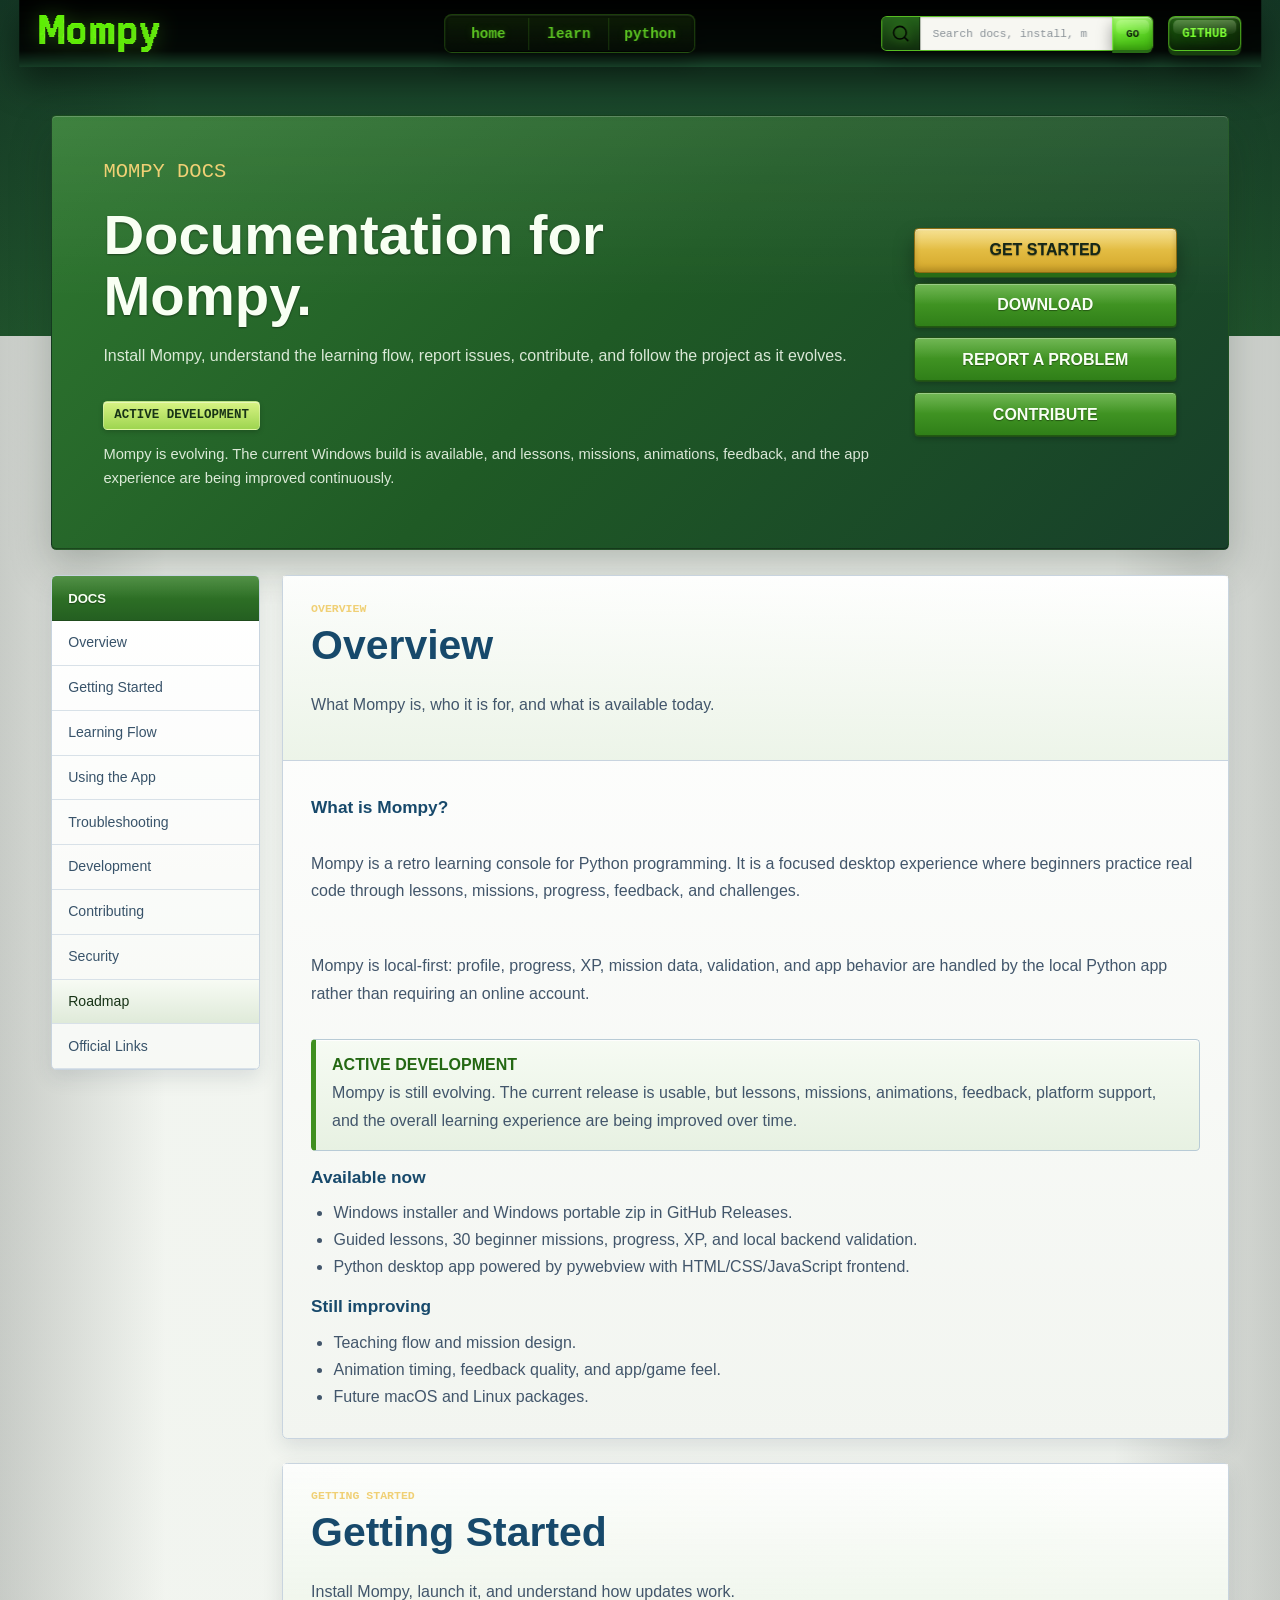
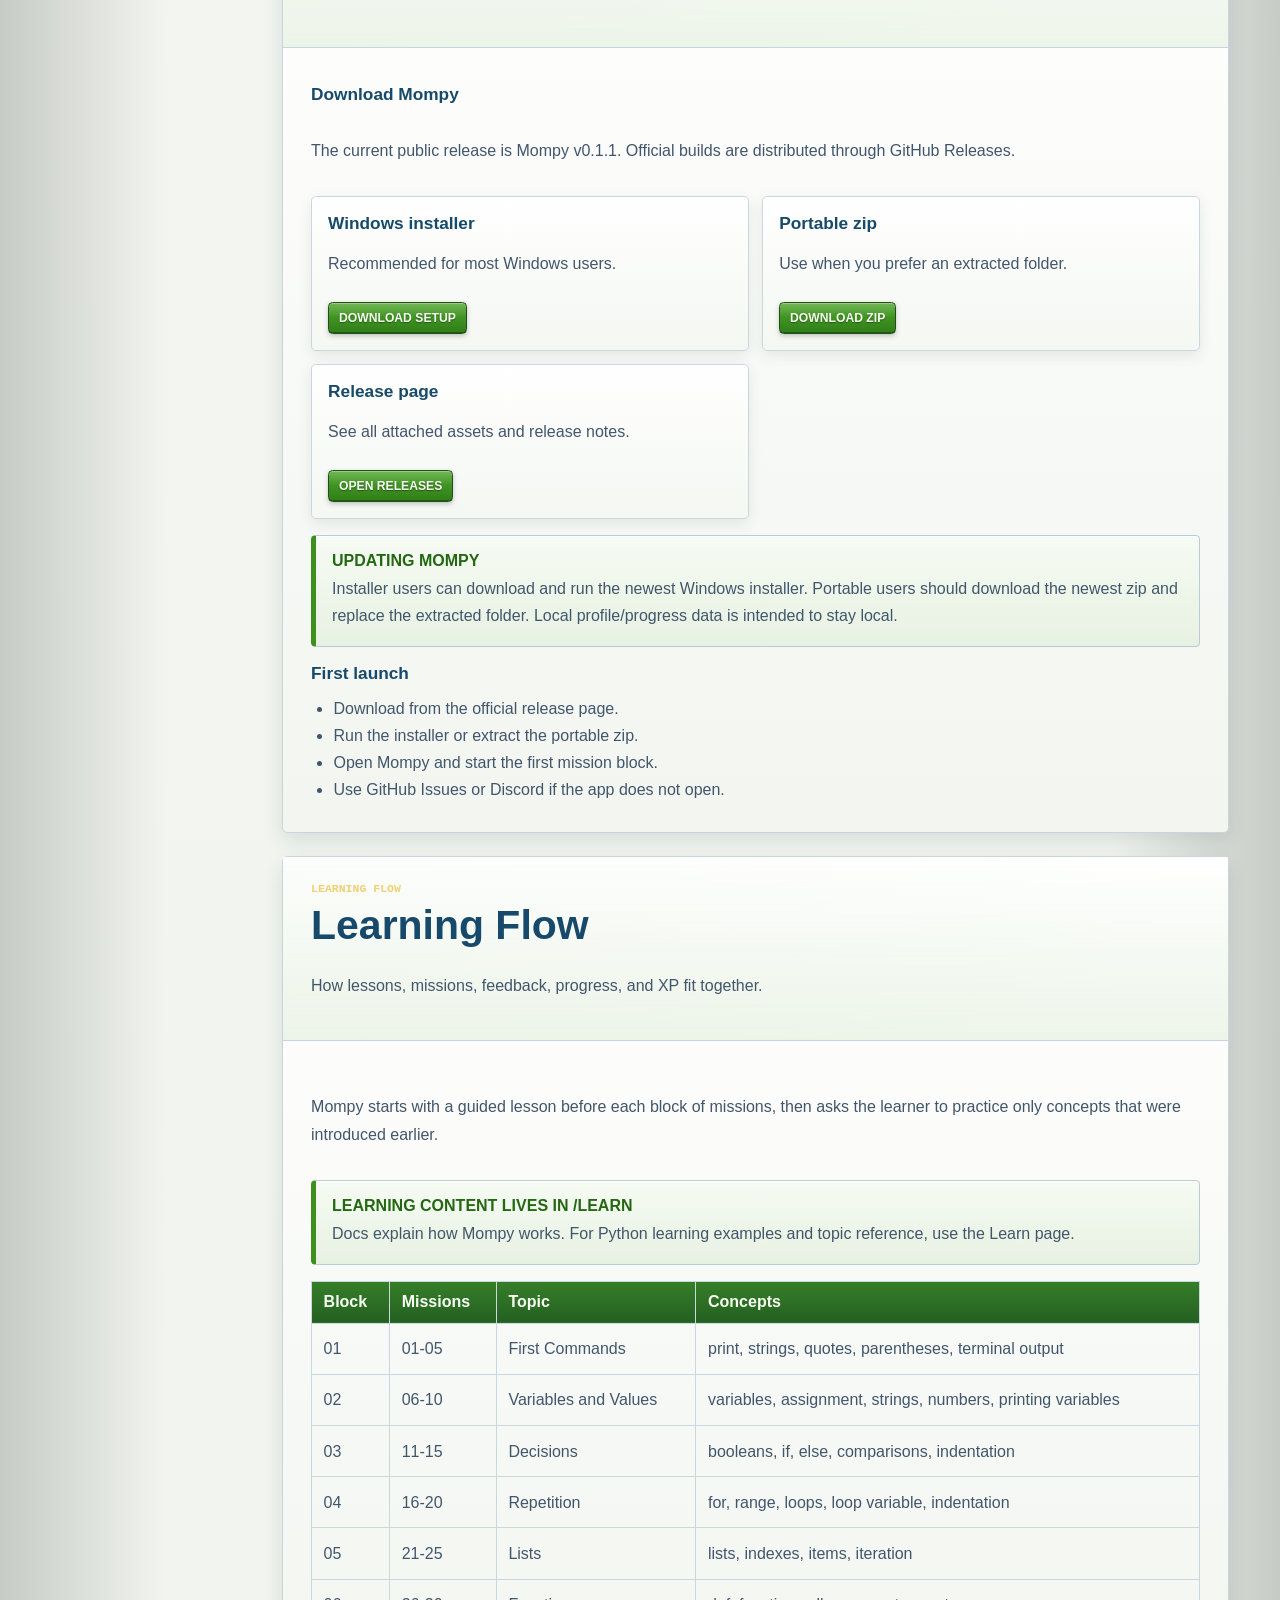
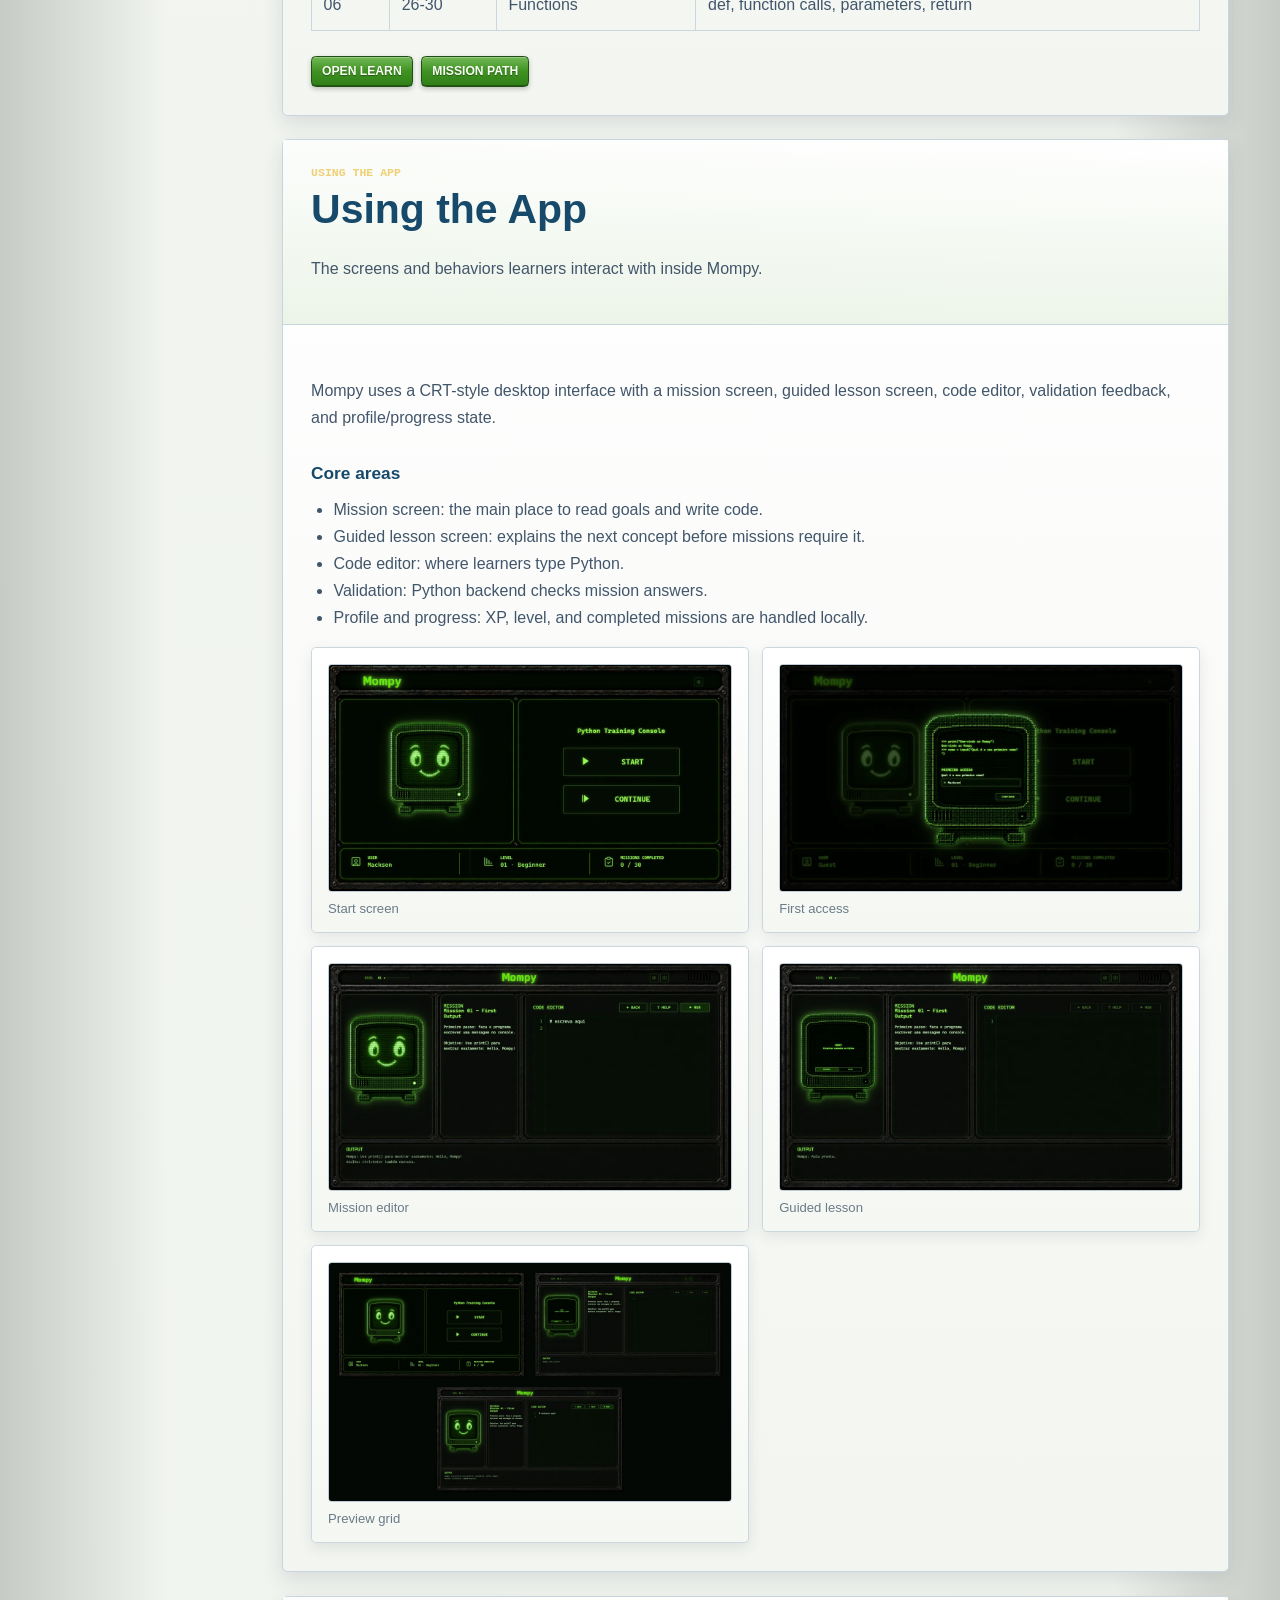
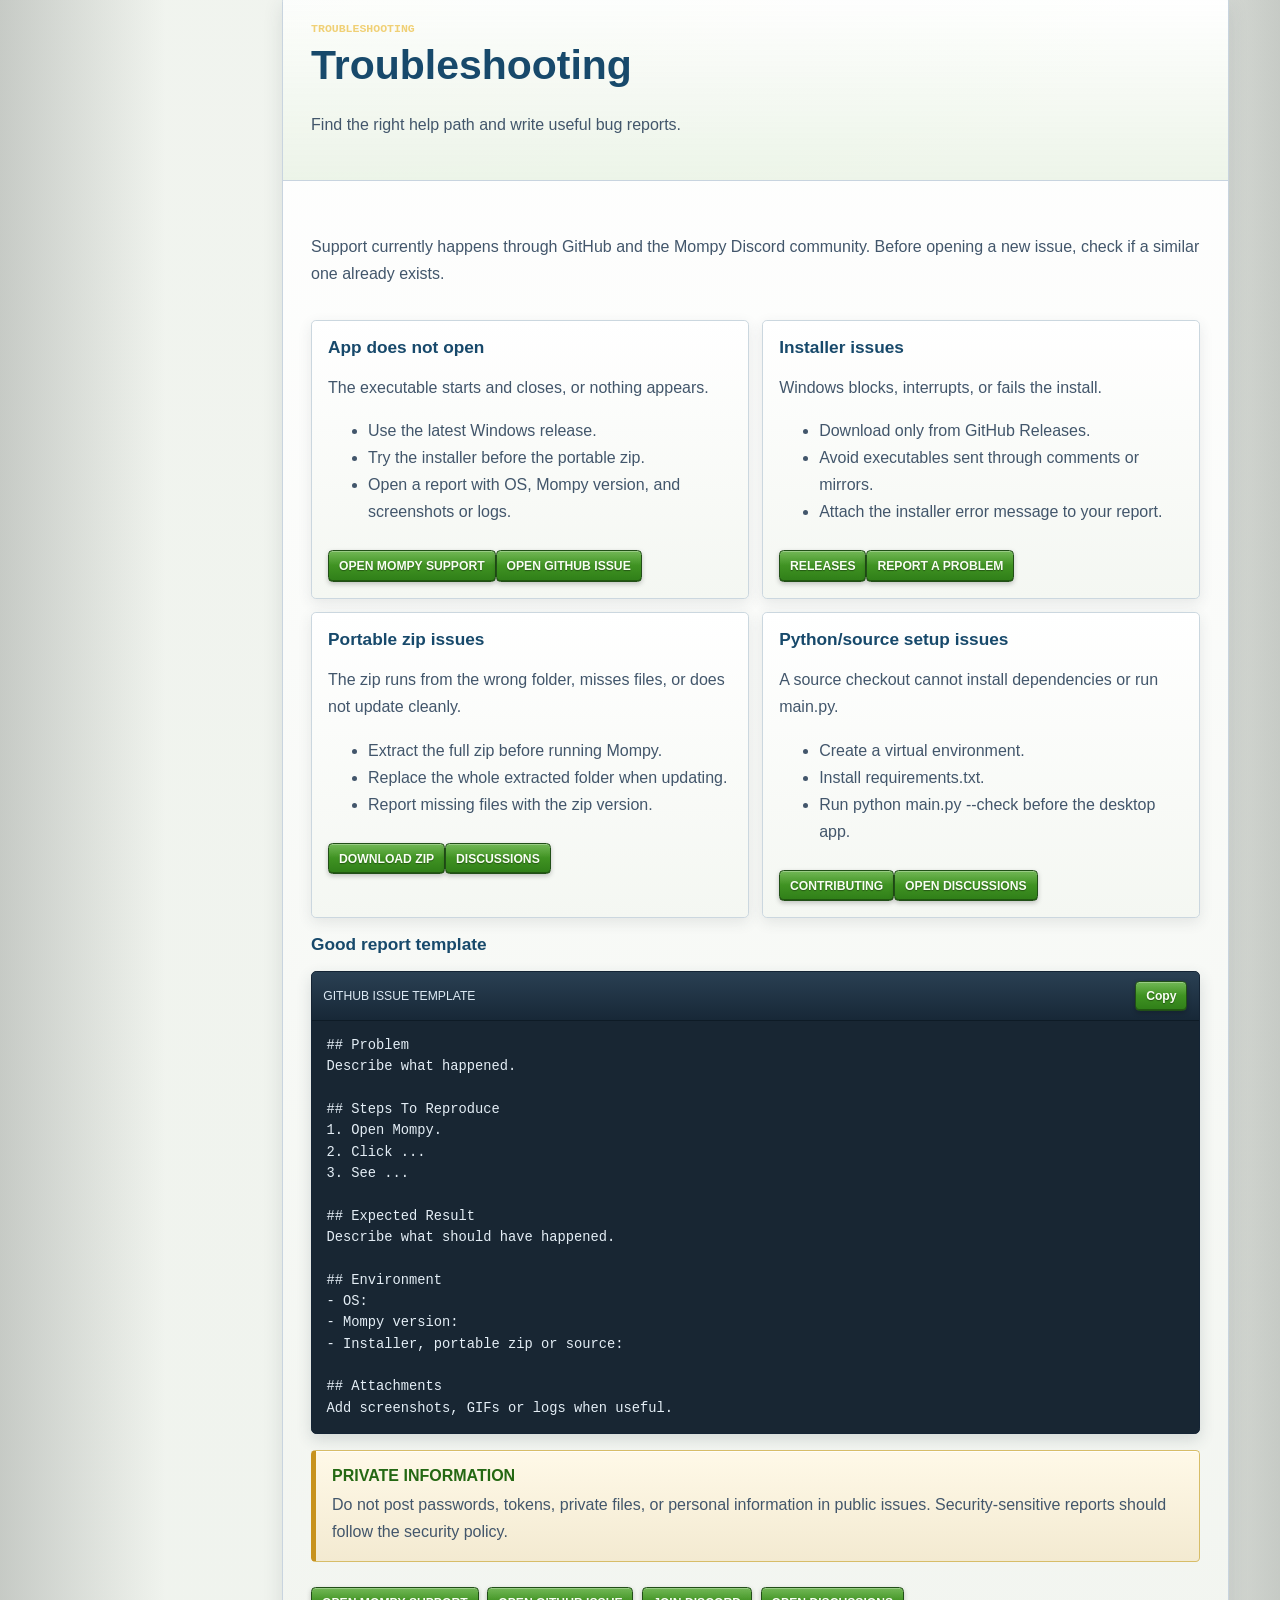
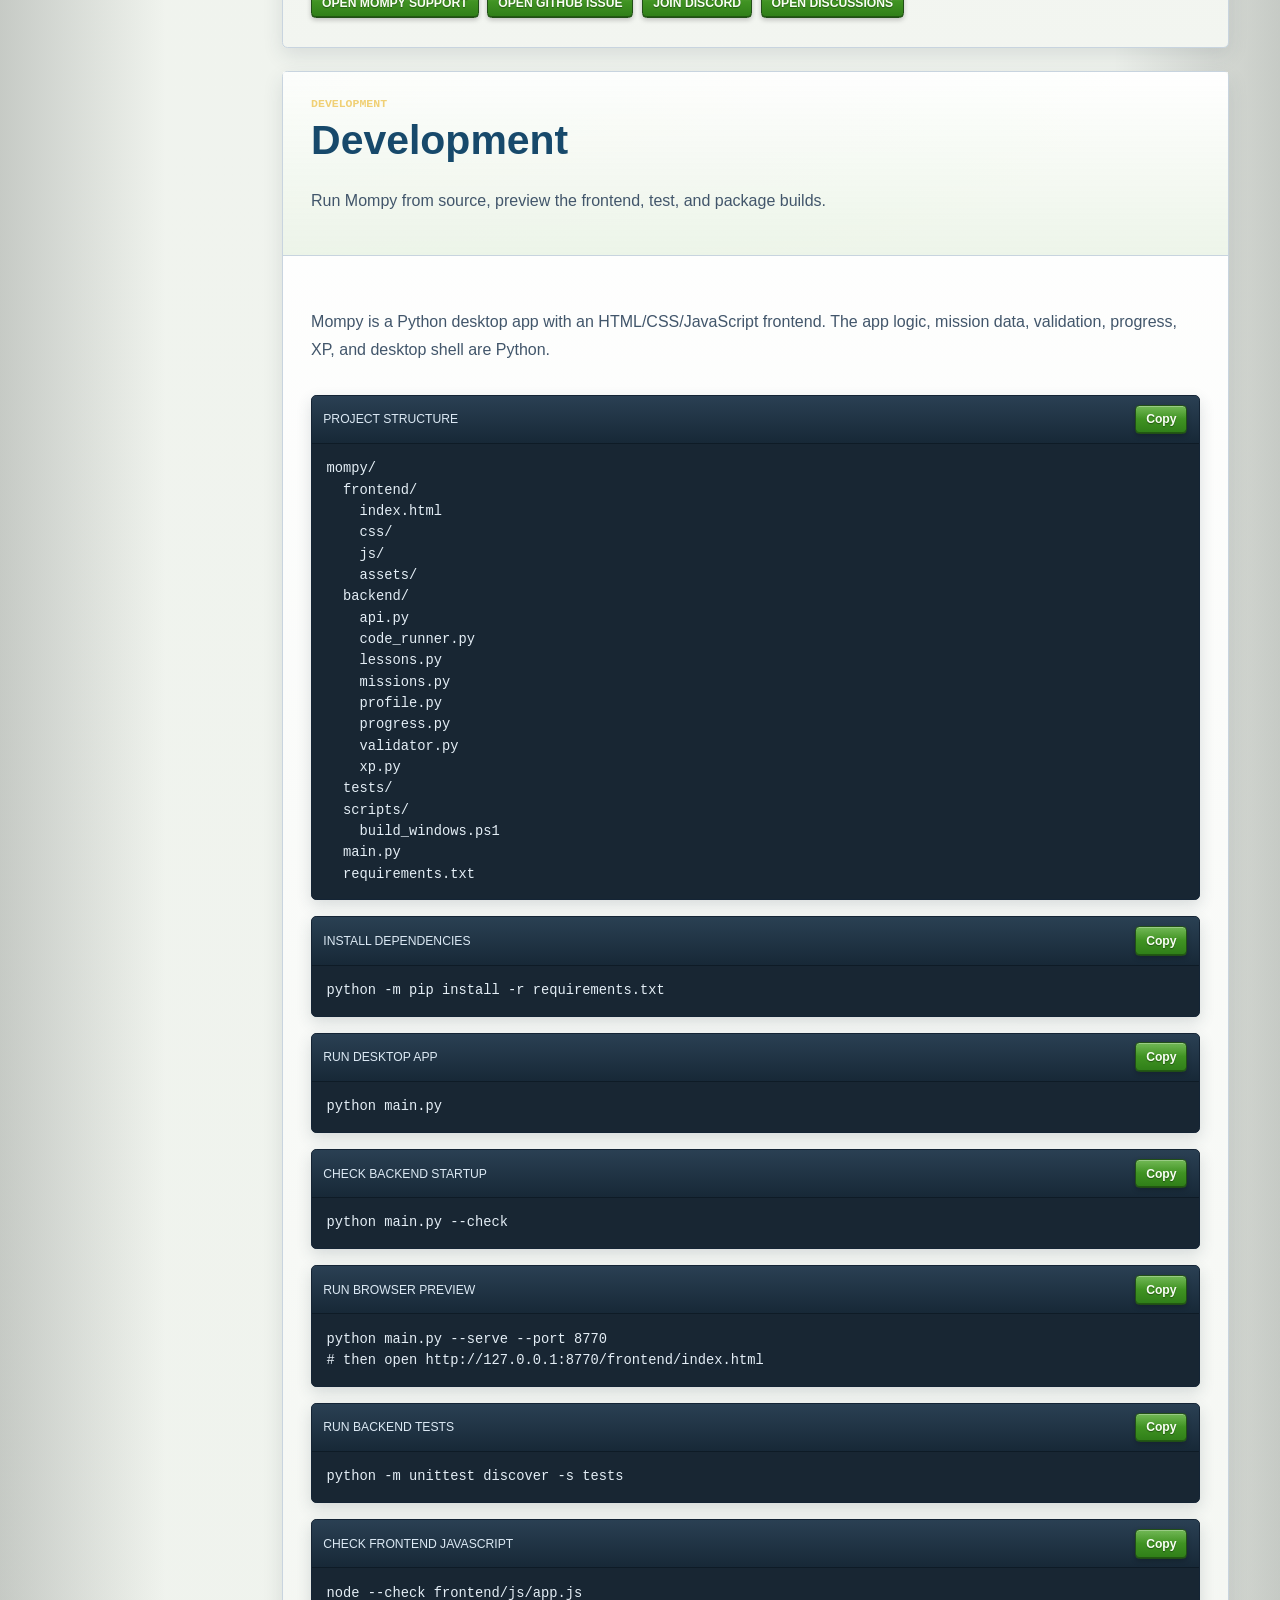
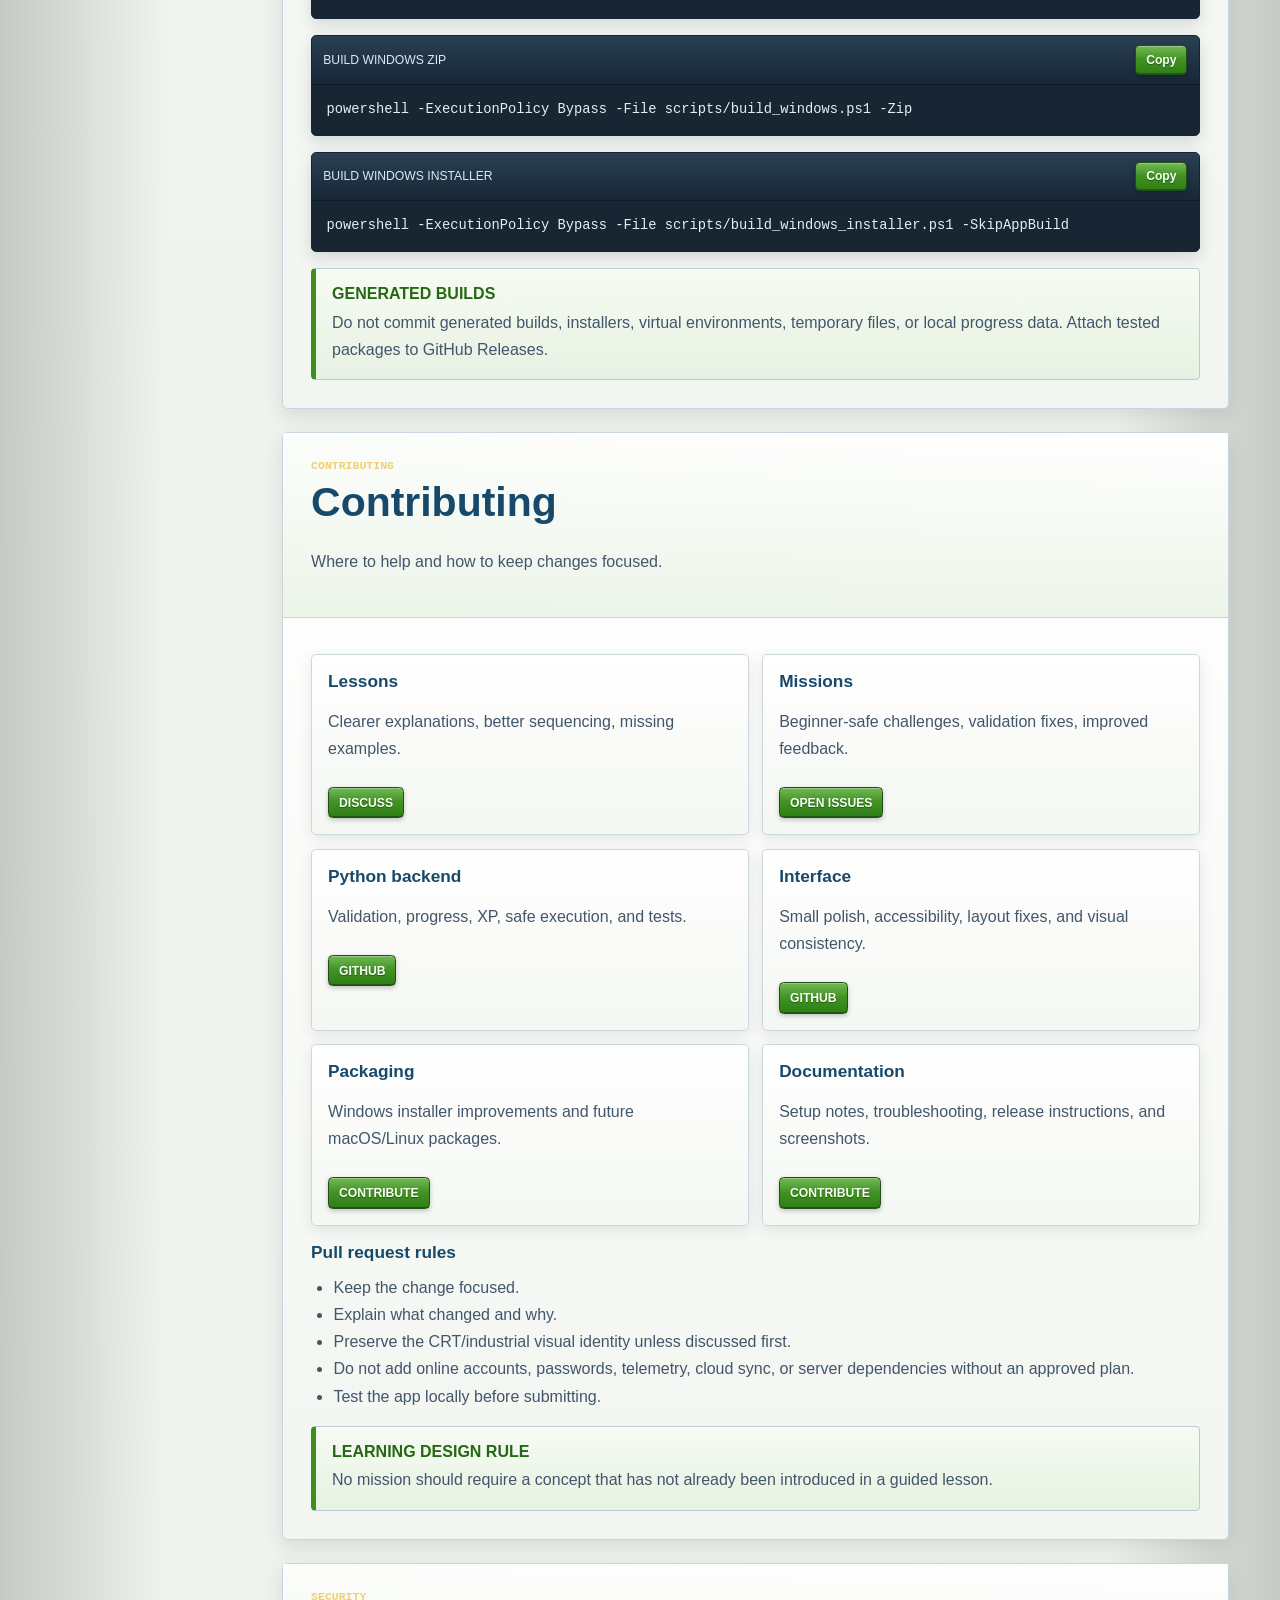
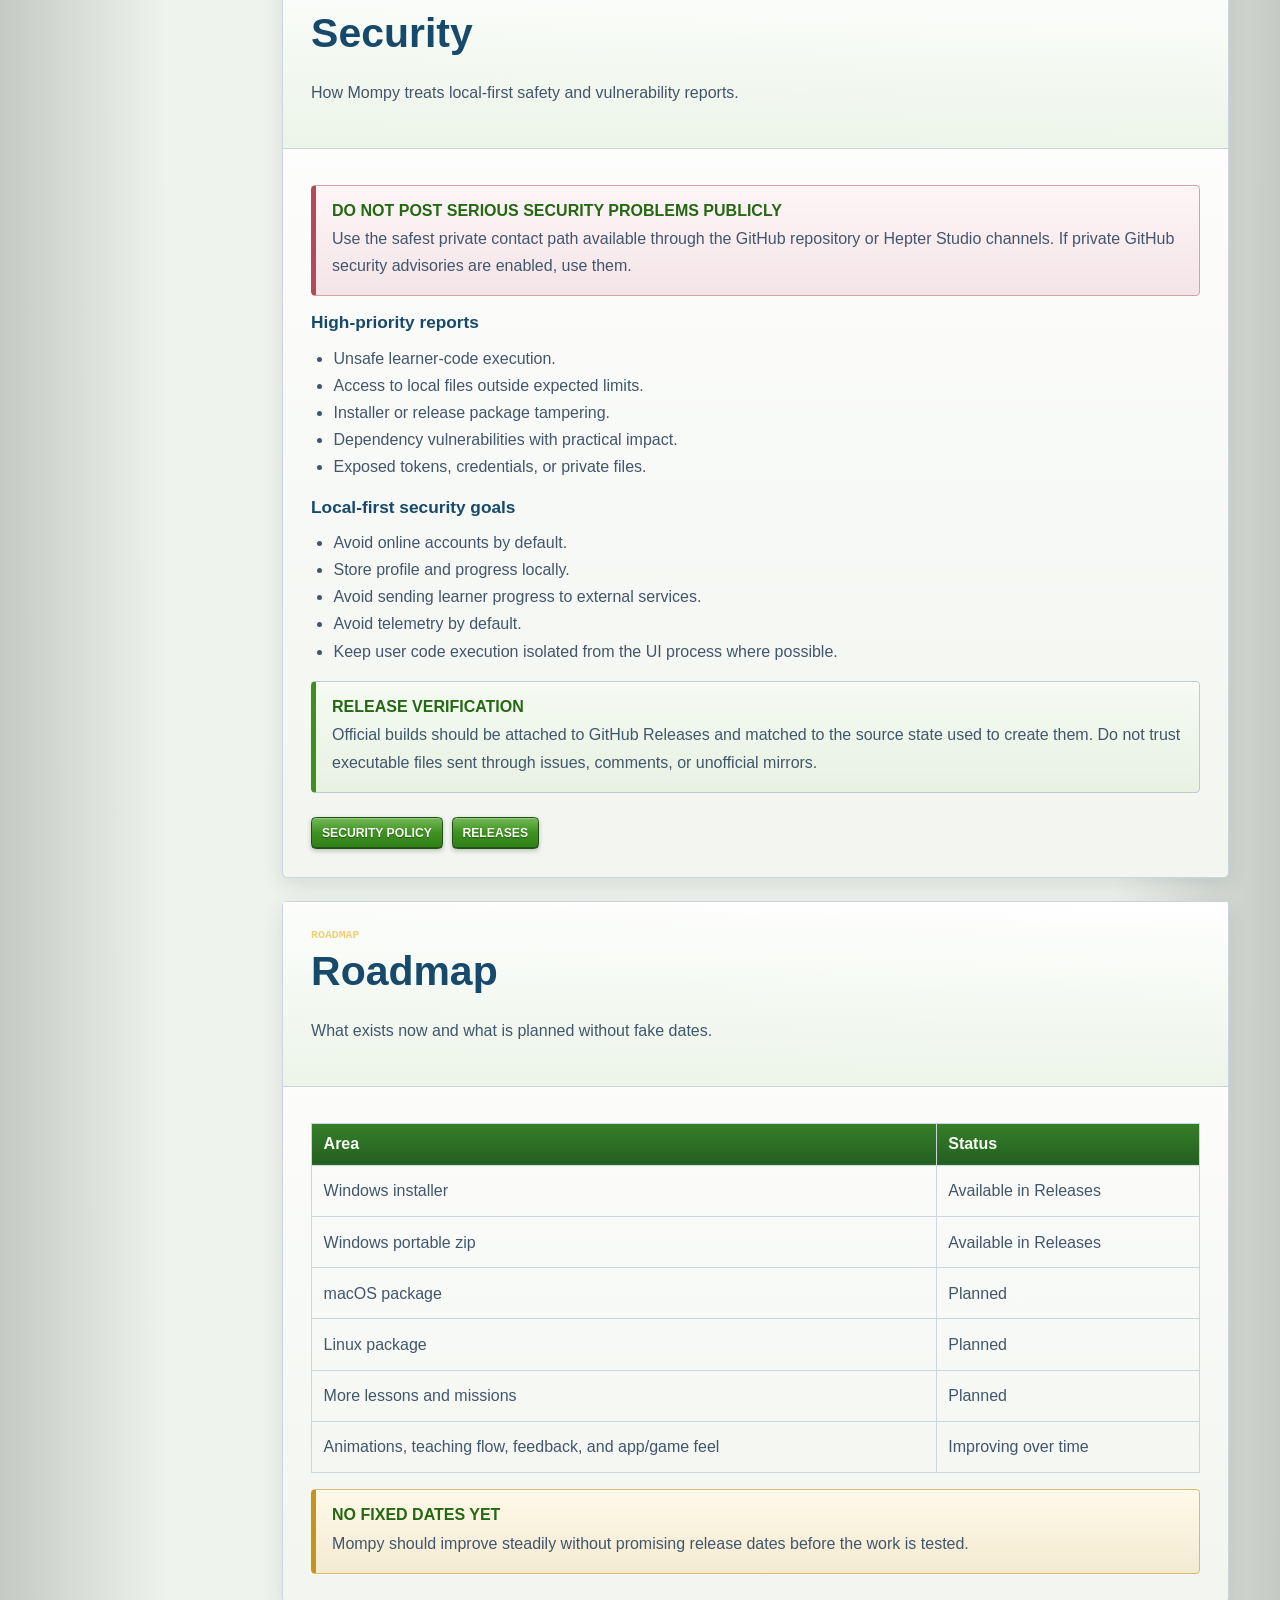
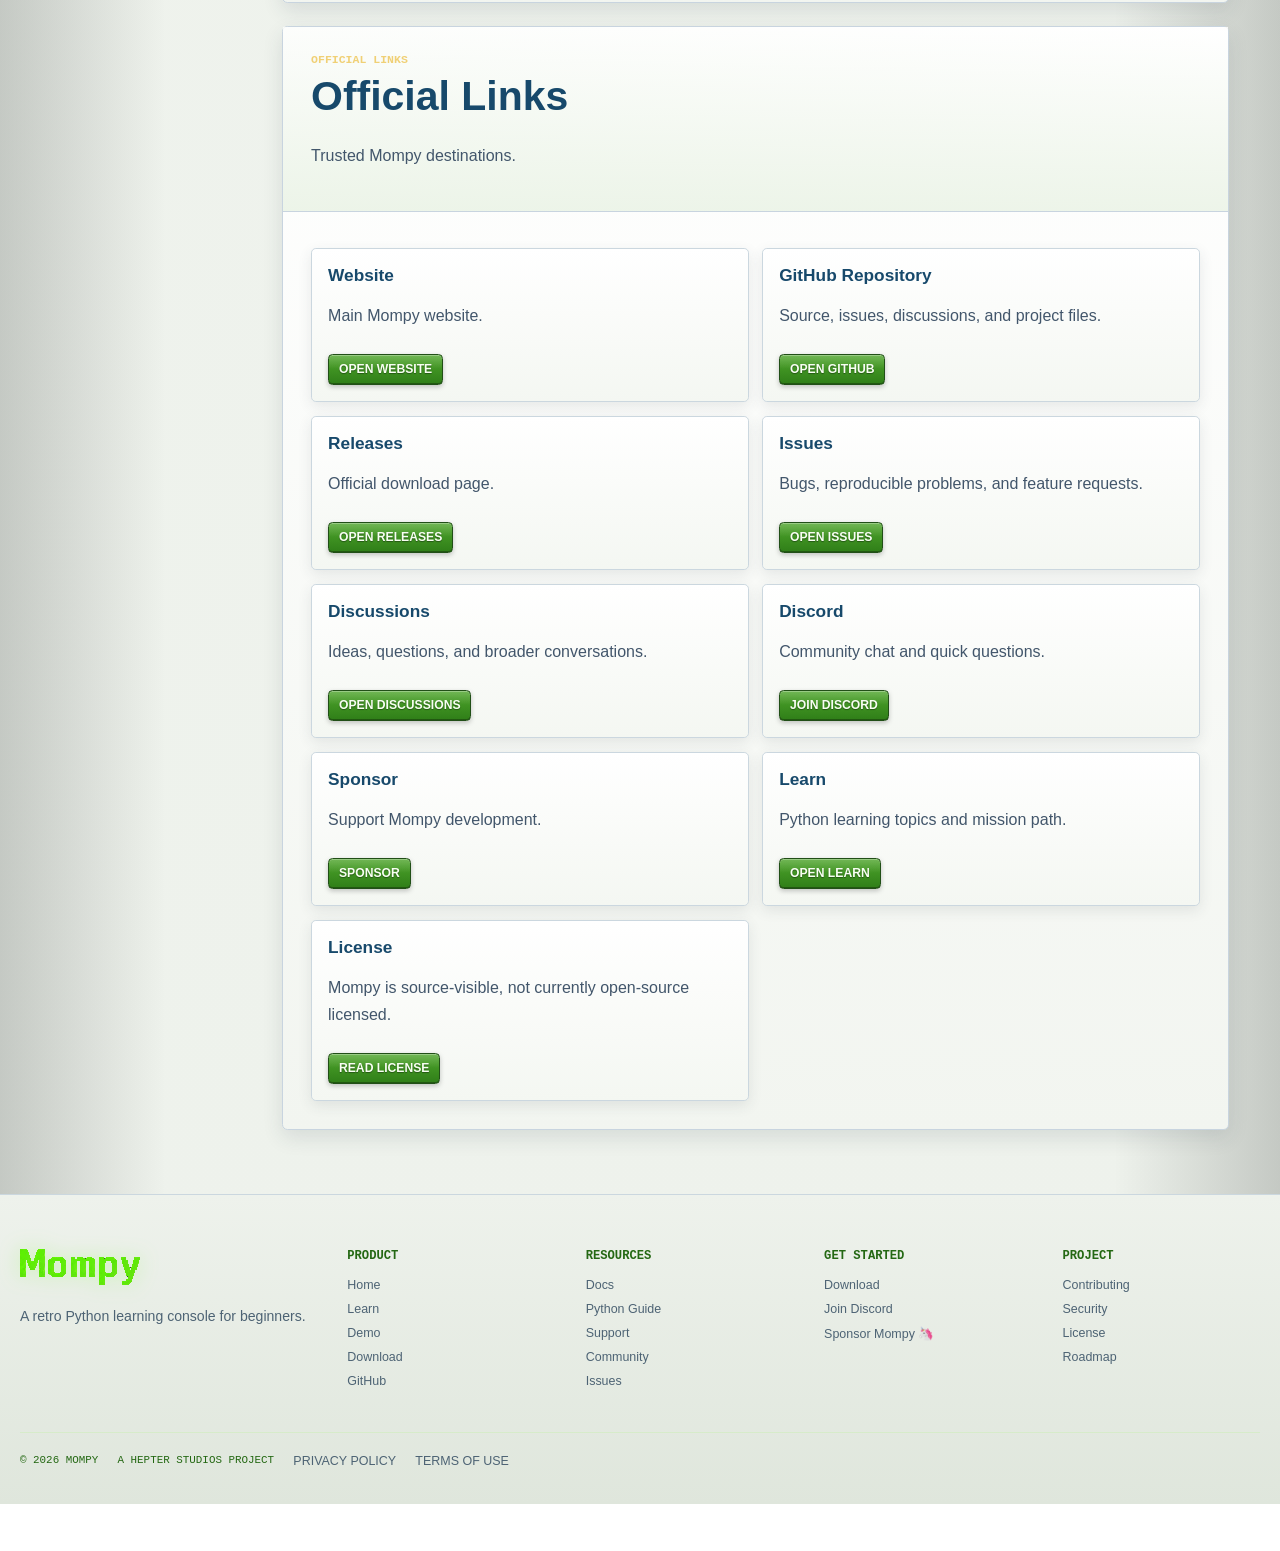
==== docs.html @ f8aa7c9d "Build Mompy website" ====
<!doctype html>
<html lang="en">
  <head>
    <meta charset="utf-8" />
    <meta name="viewport" content="width=device-width, initial-scale=1" />
    <meta
      name="description"
      content="Install Mompy, learn how missions work, report issues, contribute, and follow the active development of the retro Python learning console."
    />
    <meta name="theme-color" content="#050905" />
    <title>Mompy Docs — Documentation for the Retro Python Learning Console</title>
    <link rel="icon" href="assets/brand/favicon.png" />
    <link rel="stylesheet" href="styles.css?v=learn-page-1" />
    <link rel="stylesheet" href="docs.css?v=docs-classic-1" />
  </head>
  <body class="docs-page">
    <div class="site-noise" aria-hidden="true"></div>
    <a class="skip-link" href="#docs-main">Skip to content</a>

    <header class="site-header docs-header" aria-label="Docs navigation">
      <a class="brand-mark" href="index.html#home" aria-label="Mompy home">
        <img src="assets/brand/mompy-wordmark.png" alt="Mompy" />
      </a>
      <nav class="nav-links docs-header__nav" aria-label="Mompy pages">
        <a href="index.html#home">home</a>
        <a href="learn.html">learn</a>
        <a href="python.html">python</a>
      </nav>
      <div class="header-actions" aria-label="Docs actions">
        <form class="site-search docs-search" role="search" data-docs-search>
          <label class="visually-hidden" for="docs-search-input">Search Mompy docs</label>
          <span class="site-search__icon" aria-hidden="true">
            <img src="assets/icons/search.svg" alt="" />
          </span>
          <input
            id="docs-search-input"
            data-docs-search-input
            type="search"
            placeholder="Search docs, install, missions, issues..."
            autocomplete="off"
          />
          <button type="submit">GO</button>
        </form>
        <a href="https://github.com/hepter-studios/mompy" data-docs-link="github" target="_blank" rel="noopener noreferrer">
          <span>github</span>
        </a>
      </div>
    </header>

    <main id="docs-main" class="docs-main">
      <section class="docs-hero" aria-labelledby="docs-title">
        <div>
          <p class="section-tag">MOMPY DOCS</p>
          <h1 id="docs-title">Documentation for Mompy.</h1>
          <p>
            Install Mompy, understand the learning flow, report issues,
            contribute, and follow the project as it evolves.
          </p>
          <span class="docs-status-badge">Active development</span>
          <p class="docs-status-note">
            Mompy is evolving. The current Windows build is available, and
            lessons, missions, animations, feedback, and the app experience are
            being improved continuously.
          </p>
        </div>
        <div class="docs-hero__actions" aria-label="Primary docs actions">
          <a href="#overview">Get Started</a>
          <a href="https://github.com/hepter-studios/mompy/releases" data-docs-link="releases">Download</a>
          <a href="https://github.com/hepter-studios/mompy/issues" data-docs-link="issues">Report a Problem</a>
          <a href="https://github.com/hepter-studios/mompy" data-docs-link="github">Contribute</a>
        </div>
      </section>

      <div class="docs-layout">
        <aside class="docs-sidebar" aria-label="Docs categories">
          <p>Docs</p>
          <nav data-docs-sidebar></nav>
        </aside>

        <div class="docs-content" data-docs-content></div>

      </div>
    </main>

    <footer class="docs-footer">
      <div class="footer-grid">
        <div class="footer-brand">
          <a class="brand-mark" href="index.html#home" aria-label="Mompy home">
            <img src="assets/brand/mompy-wordmark.png" alt="Mompy" />
          </a>
          <p>A retro Python learning console for beginners.</p>
        </div>
        <div class="footer-column">
          <h3>Product</h3>
          <a href="index.html#home">Home</a>
          <a href="learn.html">Learn</a>
          <a href="index.html#demo">Demo</a>
          <a href="https://github.com/hepter-studios/mompy/releases/download/v0.1.1/MompySetup-v0.1.1.exe" data-docs-link="download" download="MompySetup-v0.1.1.exe">Download</a>
          <a href="https://github.com/hepter-studios/mompy" data-docs-link="github">GitHub</a>
        </div>
        <div class="footer-column">
          <h3>Resources</h3>
          <a href="docs.html">Docs</a>
          <a href="python.html">Python Guide</a>
          <a href="index.html#support">Support</a>
          <a href="index.html#community">Community</a>
          <a href="https://github.com/hepter-studios/mompy/issues" data-docs-link="issues">Issues</a>
        </div>
        <div class="footer-column">
          <h3>Get Started</h3>
          <a href="https://github.com/hepter-studios/mompy/releases/download/v0.1.1/MompySetup-v0.1.1.exe" data-docs-link="download" download="MompySetup-v0.1.1.exe">Download</a>
          <a href="https://discord.gg/fqxvyGFyfa" data-docs-link="discord">Join Discord</a>
          <a href="https://github.com/sponsors/macksonvictor" data-docs-link="sponsor">Sponsor Mompy 🦄</a>
        </div>
        <div class="footer-column">
          <h3>Project</h3>
          <a href="https://github.com/hepter-studios/mompy/blob/main/CONTRIBUTING.md">Contributing</a>
          <a href="https://github.com/hepter-studios/mompy/blob/main/SECURITY.md">Security</a>
          <a href="https://github.com/hepter-studios/mompy/blob/main/LICENSE">License</a>
          <a href="docs.html#roadmap">Roadmap</a>
        </div>
      </div>
      <div class="footer-bottom">
        <span>© 2026 Mompy</span>
        <span>A Hepter Studios project</span>
        <a href="privacy.html">Privacy Policy</a>
        <a href="terms.html">Terms of Use</a>
      </div>
    </footer>

    <script src="docs-data.js?v=docs-1"></script>
    <script src="docs.js?v=docs-toc-1"></script>
  </body>
</html>
---- styles.css ----
:root {
  --green: #78ff2d;
  --green-soft: #a7ff74;
  --green-dim: #6eb13e;
  --green-faint: rgba(120, 255, 45, 0.15);
  --amber: #d8ad62;
  --amber-soft: rgba(216, 173, 98, 0.28);
  --black: #020402;
  --panel: #061006;
  --text: #d8ffd0;
  --muted: #9cc986;
  --metal: #191817;
  --font: Consolas, "Cascadia Mono", "Courier New", monospace;
}

* {
  box-sizing: border-box;
}

html {
  scroll-behavior: smooth;
}

body {
  margin: 0;
  min-width: 320px;
  color: var(--text);
  font-family: var(--font);
  background:
    radial-gradient(circle at 50% 10%, rgba(78, 255, 31, 0.12), transparent 32rem),
    radial-gradient(circle at 12% 34%, rgba(80, 255, 60, 0.08), transparent 24rem),
    linear-gradient(180deg, #000 0%, #030803 45%, #000 100%);
  overflow-x: hidden;
}

body::before {
  content: "";
  position: fixed;
  inset: 0;
  pointer-events: none;
  z-index: 100;
  background:
    linear-gradient(rgba(120, 255, 45, 0.035) 50%, transparent 50%),
    radial-gradient(circle at center, transparent 38%, rgba(0, 0, 0, 0.45) 100%);
  background-size: 100% 4px, 100% 100%;
  mix-blend-mode: screen;
  opacity: 0.48;
}

body:has(.demo-panel.is-video-visible)::before {
  opacity: 0;
}

body[data-active-section="demo"]::before {
  background: radial-gradient(circle at center, transparent 38%, rgba(0, 0, 0, 0.45) 100%);
  opacity: 0.16;
}

body[data-active-section="demo"]:has(.demo-panel.is-video-visible)::before {
  opacity: 0;
}

.site-noise {
  position: fixed;
  inset: 0;
  z-index: 0;
  pointer-events: none;
  opacity: 0.18;
  background-image:
    repeating-radial-gradient(circle at 20% 30%, rgba(255, 255, 255, 0.08) 0 1px, transparent 1px 5px);
}

a {
  color: inherit;
}

.skip-link {
  position: fixed;
  left: 1rem;
  top: -4rem;
  z-index: 200;
  padding: 0.75rem 1rem;
  background: #0c160c;
  border: 1px solid var(--green);
}

.skip-link:focus {
  top: 1rem;
}

.visually-hidden {
  position: absolute;
  width: 1px;
  height: 1px;
  padding: 0;
  margin: -1px;
  overflow: hidden;
  clip: rect(0, 0, 0, 0);
  white-space: nowrap;
  border: 0;
}

.site-header {
  position: fixed;
  left: 50%;
  top: 0;
  z-index: 50;
  width: min(97vw, calc((100svh + clamp(0.25rem, 0.45vw, 0.7rem)) * 1.7779), 1910px);
  transform: translateX(-50%);
  display: grid;
  grid-template-columns: minmax(12.2rem, 0.72fr) auto minmax(18rem, 1fr);
  align-items: center;
  gap: clamp(1rem, 3.4vw, 4.2rem);
  min-height: clamp(4.2rem, 4.8vw, 5.2rem);
  padding: 0 clamp(1.25rem, 1.35vw, 1.65rem);
  border: 0;
  background:
    linear-gradient(180deg, rgba(0, 0, 0, 0.98) 0%, rgba(0, 0, 0, 0.86) 76%, rgba(0, 0, 0, 0) 100%);
  box-shadow: 0 16px 34px rgba(0, 0, 0, 0.48);
  backdrop-filter: blur(3px);
}

.site-header.is-compact {
  min-height: clamp(4.1rem, 4.6vw, 5rem);
}

.brand-mark,
.nav-links a,
.header-actions a,
.crt-button,
.console-list a,
.docs-tabs a,
.footer-column a,
.footer-bottom a {
  text-decoration: none;
}

.brand-mark {
  display: inline-flex;
  align-items: center;
  min-width: 0;
  color: var(--green);
  font-weight: 800;
  font-size: clamp(1.35rem, 2.25vw, 2.55rem);
  line-height: 1;
  text-shadow:
    0 0 9px rgba(120, 255, 45, 0.58),
    0 0 20px rgba(120, 255, 45, 0.24);
}

.brand-cluster {
  display: inline-flex;
  align-items: center;
  gap: clamp(0.58rem, 0.72vw, 0.85rem);
  min-width: 0;
}

.brand-mark img {
  width: clamp(7.5rem, 8.8vw, 10rem);
  height: auto;
  display: block;
  image-rendering: pixelated;
  filter: drop-shadow(0 0 10px rgba(120, 255, 45, 0.28));
}

.brand-download {
  position: relative;
  width: clamp(1.28rem, 1.42vw, 1.62rem);
  height: clamp(1.28rem, 1.42vw, 1.62rem);
  display: inline-grid;
  place-items: center;
  flex: 0 0 auto;
  color: var(--green);
  border: 0;
  border-radius: 0;
  background: transparent;
  box-shadow: none;
  text-decoration: none;
  transform: translateY(0);
  transition:
    transform 120ms ease,
    filter 170ms ease,
    opacity 170ms ease;
}

.brand-download img {
  width: 100%;
  height: 100%;
  object-fit: contain;
  filter:
    brightness(0) saturate(100%) invert(78%) sepia(95%) saturate(599%) hue-rotate(39deg) brightness(105%) contrast(106%)
    drop-shadow(0 0 0.42rem rgba(120, 255, 45, 0.68))
    drop-shadow(0 0 0.95rem rgba(120, 255, 45, 0.22));
}

.brand-download:hover {
  filter: brightness(1.16) saturate(1.14);
  transform: translateY(-0.08rem) scale(1.04);
}

.brand-download:active {
  transform: translateY(0.06rem) scale(0.96);
  opacity: 0.86;
}

.brand-download:focus-visible {
  outline: 2px solid rgba(120, 255, 45, 0.95);
  outline-offset: 0.24rem;
}

.nav-links {
  justify-self: center;
  display: flex;
  align-items: center;
  gap: 0;
  overflow: hidden;
  padding: 0.18rem;
  color: rgba(120, 255, 45, 0.74);
  border: 1px solid rgba(120, 255, 45, 0.22);
  border-radius: 0.46rem;
  background:
    linear-gradient(180deg, rgba(120, 255, 45, 0.08), rgba(120, 255, 45, 0.018)),
    rgba(0, 0, 0, 0.18);
  box-shadow:
    inset 0 1px 0 rgba(238, 255, 218, 0.08),
    inset 0 -1px 0 rgba(0, 0, 0, 0.72),
    0 10px 22px rgba(0, 0, 0, 0.25);
  font-size: clamp(0.9rem, 1.05vw, 1.2rem);
  font-weight: 800;
  text-transform: lowercase;
  text-shadow: 0 0 8px rgba(120, 255, 45, 0.18);
}

.nav-links a {
  position: relative;
  min-width: clamp(5rem, 6.2vw, 7.2rem);
  min-height: clamp(2rem, 2.25vw, 2.46rem);
  display: inline-flex;
  align-items: center;
  justify-content: center;
  padding: 0.38rem clamp(0.82rem, 1.16vw, 1.28rem);
  border-left: 1px solid rgba(120, 255, 45, 0.16);
  background: linear-gradient(180deg, rgba(120, 255, 45, 0.02), rgba(0, 0, 0, 0.05));
  transition:
    color 160ms ease,
    text-shadow 160ms ease,
    background 160ms ease,
    box-shadow 160ms ease;
}

.nav-links a:first-child {
  border-left: 0;
}

.nav-links a::after {
  content: "";
  position: absolute;
  left: 14%;
  right: 14%;
  bottom: 0.22rem;
  height: 0.12rem;
  background: var(--green);
  box-shadow: 0 0 11px rgba(120, 255, 45, 0.82);
  opacity: 0;
  transform: scaleX(0.48);
  transition: opacity 160ms ease, transform 160ms ease;
}

.header-actions {
  justify-self: end;
  display: flex;
  align-items: center;
  justify-content: end;
  gap: clamp(0.65rem, 1.15vw, 1.2rem);
  min-width: 0;
}

.site-search {
  position: relative;
  width: clamp(17rem, 20vw, 24rem);
  min-width: 0;
  display: grid;
  grid-template-columns: clamp(2.35rem, 2.55vw, 2.8rem) minmax(0, 1fr) clamp(2.55rem, 3vw, 3.15rem);
  align-items: stretch;
  min-height: clamp(2.15rem, 2.45vw, 2.55rem);
  border: 1px solid rgba(120, 255, 45, 0.66);
  border-radius: 0.35rem;
  background: #173f12;
  box-shadow:
    inset 0 0 0 1px rgba(255, 255, 255, 0.04),
    0 10px 22px rgba(0, 0, 0, 0.28);
}

.site-search:focus-within {
  border-color: rgba(120, 255, 45, 0.95);
  box-shadow:
    inset 0 0 0 1px rgba(255, 255, 255, 0.08),
    0 0 0 2px rgba(120, 255, 45, 0.18),
    0 12px 24px rgba(0, 0, 0, 0.32);
}

.site-search__icon {
  display: grid;
  place-items: center;
  min-width: 0;
  border-right: 1px solid rgba(0, 0, 0, 0.42);
  border-radius: 0.28rem 0 0 0.28rem;
  background: linear-gradient(180deg, #25631b, #102d0d);
}

.site-search__icon img {
  width: 1.18rem;
  height: 1.18rem;
  object-fit: contain;
  filter: brightness(0) saturate(100%) invert(78%) sepia(95%) saturate(599%) hue-rotate(39deg) brightness(105%) contrast(106%);
  opacity: 0.92;
}

.site-search input {
  width: 100%;
  min-width: 0;
  min-height: 100%;
  padding: 0 0.78rem;
  color: #27313a;
  border: 0;
  border-radius: 0;
  background: #f7f7f2;
  box-shadow: inset 0 1px 2px rgba(0, 0, 0, 0.16);
  font: inherit;
  font-size: clamp(0.7rem, 0.82vw, 0.9rem);
  outline: none;
}

.site-search input::placeholder {
  color: #8a9298;
}

.site-search input:focus {
  box-shadow: inset 0 1px 2px rgba(0, 0, 0, 0.16);
}

.site-search button {
  min-height: 100%;
  padding: 0 0.62rem;
  color: #071307;
  border: 0;
  border-left: 1px solid rgba(0, 0, 0, 0.28);
  border-radius: 0 0.28rem 0.28rem 0;
  background: linear-gradient(180deg, #7bff38, #48b915);
  box-shadow: inset 0 1px 0 rgba(255, 255, 255, 0.18);
  font: inherit;
  font-size: clamp(0.68rem, 0.76vw, 0.82rem);
  font-weight: 800;
  cursor: pointer;
}

.site-search button:hover,
.site-search button:focus-visible {
  background: linear-gradient(180deg, #9aff5f, #5bd51e);
}

.search-results {
  position: absolute;
  right: 0;
  top: calc(100% + 0.46rem);
  z-index: 70;
  width: min(24rem, 82vw);
  max-height: min(22rem, 62vh);
  overflow-y: auto;
  padding: 0.45rem;
  border: 1px solid rgba(120, 255, 45, 0.4);
  border-radius: 0.35rem;
  background:
    linear-gradient(180deg, rgba(5, 18, 5, 0.98), rgba(0, 0, 0, 0.98)),
    repeating-linear-gradient(180deg, rgba(120, 255, 45, 0.035) 0 1px, transparent 1px 4px);
  box-shadow:
    inset 0 0 24px rgba(120, 255, 45, 0.06),
    0 18px 42px rgba(0, 0, 0, 0.78);
}

.search-results[hidden] {
  display: none;
}

.search-results button {
  width: 100%;
  display: grid;
  gap: 0.22rem;
  padding: 0.62rem 0.7rem;
  color: var(--green);
  border: 0;
  border-bottom: 1px solid rgba(120, 255, 45, 0.14);
  background: transparent;
  font: inherit;
  text-align: left;
  cursor: pointer;
}

.search-results button:last-child {
  border-bottom: 0;
}

.search-results button:hover,
.search-results button:focus-visible {
  background: rgba(120, 255, 45, 0.08);
  outline: none;
}

.search-results strong {
  font-size: 0.82rem;
  text-transform: uppercase;
}

.search-results span {
  color: rgba(216, 255, 208, 0.68);
  font-size: 0.68rem;
  line-height: 1.35;
}

.header-actions a {
  position: relative;
  min-height: clamp(2.15rem, 2.45vw, 2.55rem);
  display: inline-flex;
  align-items: center;
  justify-content: center;
  gap: 0.62rem;
  padding: 0 clamp(0.72rem, 1vw, 1rem);
  color: var(--green);
  border: 1px solid rgba(120, 255, 45, 0.36);
  border-radius: 0.42rem;
  background: rgba(22, 72, 8, 0.76);
  box-shadow:
    inset 0 0 15px rgba(120, 255, 45, 0.05),
    0 0 18px rgba(120, 255, 45, 0.12);
  font-size: clamp(0.78rem, 0.95vw, 1.06rem);
  font-weight: 800;
  text-transform: uppercase;
  white-space: nowrap;
}

.header-actions img {
  width: 1.15rem !important;
  height: 1.15rem !important;
  max-width: 1.15rem;
  flex: 0 0 1.15rem;
  object-fit: contain;
  image-rendering: pixelated;
  filter: drop-shadow(0 0 5px rgba(120, 255, 45, 0.55));
}

.nav-links a:hover,
.nav-links a.is-active,
.nav-links a[aria-current="true"] {
  color: var(--green);
  background:
    linear-gradient(180deg, rgba(120, 255, 45, 0.18), rgba(120, 255, 45, 0.05) 52%, rgba(0, 0, 0, 0.08)),
    rgba(120, 255, 45, 0.035);
  box-shadow:
    inset 0 1px 0 rgba(238, 255, 218, 0.14),
    inset 0 -0.22rem 0.6rem rgba(0, 0, 0, 0.28);
  text-shadow:
    0 0 9px rgba(120, 255, 45, 0.95),
    0 0 24px rgba(120, 255, 45, 0.48);
}

.nav-links a.is-active::after,
.nav-links a[aria-current="true"]::after {
  opacity: 1;
  transform: scaleX(1);
}

.header-actions a:hover {
  color: var(--green);
  border-color: rgba(120, 255, 45, 0.78);
  background: rgba(120, 255, 45, 0.1);
}

.nav-links a:focus-visible,
.header-actions a:focus-visible,
.site-search input:focus-visible,
.site-search button:focus-visible,
.crt-button:focus-visible,
.search-results button:focus-visible,
.resource-card:focus-visible,
.console-list a:focus-visible,
.docs-tabs a:focus-visible,
.footer-column a:focus-visible,
.footer-bottom a:focus-visible {
  outline: 2px solid var(--green);
  outline-offset: 4px;
}

main {
  position: relative;
  z-index: 1;
}

.screen-section {
  min-height: 100svh;
  display: grid;
  place-items: center;
  padding: clamp(7.2rem, 8.8vw, 9.5rem) 1rem clamp(1.4rem, 3vw, 2.8rem);
  scroll-margin-top: clamp(6rem, 7vw, 8rem);
}

@media (min-width: 901px) {
  html {
    scroll-snap-type: y mandatory;
  }

  .screen-section {
    min-height: 100svh;
    height: 100svh;
    scroll-margin-top: 0;
  }

  .screen-section,
  .global-footer {
    scroll-snap-align: start;
    scroll-snap-stop: always;
  }
}

.screen-home {
  padding-top: clamp(1.35rem, 1.75vw, 2.05rem);
}

.screen-demo {
  align-items: start;
  padding-top: clamp(1.35rem, 1.75vw, 2.05rem);
}

.screen-shell {
  position: relative;
  width: min(96vw, calc((100svh - clamp(6.6rem, 10vw, 9rem)) * 1.7779), 1672px);
  aspect-ratio: 1672 / 941;
  filter: drop-shadow(0 30px 65px rgba(0, 0, 0, 0.72));
}

.reveal-ready .screen-shell {
  opacity: 0;
  transform: translateY(24px) scale(0.985);
  transition: opacity 700ms ease, transform 700ms ease;
}

.screen-home {
  align-items: start;
}

.screen-home .screen-shell {
  width: min(97vw, calc((100svh + clamp(0.25rem, 0.45vw, 0.7rem)) * 1.7779), 1910px);
}

.screen-demo .screen-shell {
  width: min(97vw, calc((100svh + clamp(0.25rem, 0.45vw, 0.7rem)) * 1.7779), 1910px);
}

.reveal-ready .screen-home .screen-shell,
.reveal-ready .screen-home .screen-shell.is-visible {
  transform: none;
}

.reveal-ready .screen-shell.is-visible {
  opacity: 1;
  transform: translateY(0) scale(1);
}

.screen-frame {
  position: absolute;
  inset: 0;
  width: 100%;
  height: 100%;
  display: block;
  object-fit: contain;
  user-select: none;
  pointer-events: none;
}

.screen-shell::after {
  content: "";
  position: absolute;
  inset: 7% 8%;
  border-radius: 2rem;
  pointer-events: none;
  background: linear-gradient(180deg, rgba(155, 255, 98, 0.07), transparent 45%);
  mix-blend-mode: screen;
}

.screen-home .screen-shell::after {
  display: none;
}

.home-copy {
  position: absolute;
  left: 13.55%;
  top: 17.95%;
  width: 42.35%;
  height: 65.4%;
  color: var(--green);
}

.section-tag {
  margin: 0 0 1.4rem;
  color: var(--green);
  font-size: clamp(0.85rem, 1.6vw, 1.55rem);
  text-transform: uppercase;
  letter-spacing: 0;
}

h1,
h2 {
  margin: 0;
  color: var(--green);
  font-weight: 900;
  line-height: 1.12;
  letter-spacing: 0;
  text-shadow:
    0 0 8px rgba(120, 255, 45, 0.56),
    0 0 18px rgba(120, 255, 45, 0.2);
}

h1 {
  max-width: 16ch;
  font-size: clamp(2rem, 3.05vw, 3.85rem);
  line-height: 1.15;
}

.home-copy h1 span {
  display: block;
}

.home-copy h1 {
  max-width: 16ch;
  font-size: clamp(3rem, 3.48vw, 4.38rem);
  line-height: 1.16;
}

h2 {
  font-size: clamp(2rem, 4vw, 4.85rem);
}

.home-copy p:not(.section-tag):not(.status-line),
.side-copy p:not(.section-tag) {
  max-width: 32rem;
  color: var(--muted);
  font-size: clamp(0.9rem, 1.18vw, 1.25rem);
  line-height: 1.55;
  text-shadow: 0 0 10px rgba(120, 255, 45, 0.18);
}

.action-row {
  display: flex;
  flex-wrap: wrap;
  gap: clamp(0.65rem, 1.35vw, 1.15rem);
  margin-top: clamp(1rem, 2vw, 2rem);
}

.screen-home .action-row {
  position: absolute;
  left: 0;
  bottom: 7.3%;
  flex-wrap: nowrap;
  width: 100%;
  max-width: 100%;
  margin-top: 0;
}

.crt-button {
  min-height: clamp(2.75rem, 4.7vw, 4.85rem);
  display: inline-flex;
  align-items: center;
  justify-content: center;
  gap: 0.75rem;
  padding: 0 clamp(0.95rem, 1.8vw, 1.65rem);
  color: var(--green);
  border: 2px solid rgba(120, 255, 45, 0.72);
  background: rgba(10, 35, 6, 0.42);
  box-shadow:
    inset 0 0 16px rgba(120, 255, 45, 0.045),
    0 0 10px rgba(120, 255, 45, 0.1),
    0 0 0 1px rgba(216, 173, 98, 0.12);
  cursor: pointer;
  font: inherit;
  font-weight: 800;
  font-size: clamp(0.75rem, 1.25vw, 1.25rem);
  white-space: nowrap;
  transition: transform 160ms ease, background 160ms ease, box-shadow 160ms ease;
}

.screen-home .crt-button {
  flex: 0 0 clamp(8.8rem, 9.2vw, 10.6rem);
  min-height: clamp(3.05rem, 3.55vw, 4.15rem);
  padding: 0 clamp(0.92rem, 1.16vw, 1.35rem);
  font-size: clamp(0.82rem, 0.98vw, 1.14rem);
}

.screen-home .crt-button:nth-child(3) {
  flex-basis: clamp(8.8rem, 9.2vw, 10.6rem);
}

.screen-home .sponsor-button {
  font-size: clamp(0.82rem, 0.98vw, 1.14rem);
}

.crt-button:hover {
  transform: translateY(-2px);
  background: rgba(120, 255, 45, 0.12);
  box-shadow:
    inset 0 0 20px rgba(120, 255, 45, 0.08),
    0 0 16px rgba(120, 255, 45, 0.18);
}

.crt-button.large {
  min-width: clamp(10rem, 17vw, 18rem);
  margin-top: clamp(1.4rem, 3vw, 3rem);
}

.button-icon {
  width: 1.25em;
  height: 1.25em;
  flex: 0 0 1.25em;
  object-fit: contain;
  image-rendering: pixelated;
  filter:
    brightness(0)
    saturate(100%)
    invert(77%)
    sepia(90%)
    saturate(756%)
    hue-rotate(39deg)
    brightness(108%)
    contrast(107%)
    drop-shadow(0 0 5px rgba(120, 255, 45, 0.58))
    drop-shadow(0 0 12px rgba(120, 255, 45, 0.16));
}

.sponsor-button .button-icon {
  width: 1.12em;
  height: 1.12em;
  flex-basis: 1.12em;
  filter:
    drop-shadow(0 0 5px rgba(120, 255, 45, 0.52))
    drop-shadow(0 0 12px rgba(120, 255, 45, 0.16));
}

.button-glyph {
  display: inline-grid;
  place-items: center;
  width: 1.45em;
  height: 1.45em;
  font-size: 1.15em;
  line-height: 1;
  text-shadow: 0 0 8px rgba(120, 255, 45, 0.8);
}

.status-line {
  color: var(--green-dim);
  font-size: clamp(0.68rem, 0.92vw, 0.96rem);
  text-transform: uppercase;
}

.screen-home .status-line {
  position: absolute;
  left: 0;
  bottom: 1.7%;
  margin: 0;
}

html.translated-ltr .home-copy h1,
html.translated-rtl .home-copy h1 {
  font-size: clamp(2.65rem, 3.12vw, 3.95rem);
  line-height: 1.08;
}

html.translated-ltr .home-copy p:not(.section-tag):not(.status-line),
html.translated-rtl .home-copy p:not(.section-tag):not(.status-line) {
  max-width: 30rem;
  font-size: clamp(0.82rem, 1.02vw, 1.08rem);
  line-height: 1.45;
}

.home-monitor {
  position: absolute;
  left: 61.1%;
  top: 20.75%;
  width: 28.05%;
  height: 56.2%;
  display: grid;
  place-items: center;
}

.home-monitor img {
  width: 78%;
  height: 78%;
  object-fit: contain;
  object-position: center;
  transform: translate(1.65%, -2.15%);
  filter:
    saturate(0.98)
    contrast(1.02)
    brightness(0.92)
    drop-shadow(0 0 13px rgba(120, 255, 45, 0.36));
}

.screen-learn,
.screen-python-guide {
  padding-top: clamp(6.2rem, 7.3vw, 7.9rem);
}

.info-shell {
  position: relative;
  width: min(92vw, 1480px);
  min-height: min(72svh, 720px);
  display: grid;
  gap: clamp(1rem, 1.8vw, 1.8rem);
  padding: clamp(1.35rem, 2.2vw, 2.2rem);
  color: var(--green);
  border: 1px solid rgba(120, 255, 45, 0.34);
  border-radius: 0.58rem;
  background:
    linear-gradient(180deg, rgba(6, 20, 6, 0.9), rgba(0, 0, 0, 0.96)),
    repeating-linear-gradient(180deg, rgba(120, 255, 45, 0.035) 0 1px, transparent 1px 4px),
    repeating-linear-gradient(90deg, rgba(120, 255, 45, 0.025) 0 1px, transparent 1px 12px);
  box-shadow:
    inset 0 0 58px rgba(0, 0, 0, 0.78),
    inset 0 0 38px rgba(120, 255, 45, 0.07),
    0 26px 62px rgba(0, 0, 0, 0.64);
}

.info-shell::before,
.info-shell::after {
  content: "";
  position: absolute;
  pointer-events: none;
}

.info-shell::before {
  inset: clamp(0.55rem, 1vw, 0.9rem);
  border: 1px solid rgba(120, 255, 45, 0.2);
}

.info-shell::after {
  inset: 0;
  background: radial-gradient(ellipse at 50% 0%, rgba(120, 255, 45, 0.11), transparent 42%);
  mix-blend-mode: screen;
}

.learn-shell {
  grid-template-columns: minmax(21rem, 0.92fr) minmax(28rem, 1.08fr);
  grid-template-rows: auto 1fr;
}

.python-shell {
  grid-template-columns: minmax(22rem, 0.8fr) minmax(32rem, 1.2fr);
  align-items: start;
}

.info-copy,
.learn-grid,
.learning-path,
.python-resource-grid {
  position: relative;
  z-index: 1;
}

.info-copy h2 {
  max-width: 13ch;
  font-size: clamp(2rem, 3.7vw, 4.6rem);
  line-height: 1.12;
}

.info-copy p:not(.section-tag) {
  max-width: 34rem;
  color: var(--muted);
  font-size: clamp(0.9rem, 1.08vw, 1.2rem);
  line-height: 1.55;
}

.learn-grid,
.python-resource-grid {
  display: grid;
  gap: clamp(0.72rem, 1.05vw, 1rem);
}

.learn-grid {
  grid-template-columns: repeat(2, minmax(0, 1fr));
  align-content: start;
}

.learn-card,
.resource-card {
  min-width: 0;
  display: grid;
  align-content: start;
  gap: 0.45rem;
  min-height: clamp(8.4rem, 12vw, 11rem);
  padding: clamp(0.8rem, 1.25vw, 1.15rem);
  color: var(--green);
  border: 1px solid rgba(120, 255, 45, 0.34);
  background: rgba(0, 0, 0, 0.28);
  box-shadow: inset 0 0 20px rgba(120, 255, 45, 0.04);
  text-decoration: none;
  transition: border-color 160ms ease, background 160ms ease, box-shadow 160ms ease;
}

.learn-card span,
.resource-card span {
  color: rgba(167, 255, 116, 0.72);
  font-size: clamp(0.58rem, 0.74vw, 0.78rem);
  text-transform: uppercase;
}

.learn-card h3,
.resource-card h3,
.learning-path h3 {
  margin: 0;
  color: var(--green);
  font-size: clamp(0.92rem, 1.25vw, 1.35rem);
  text-shadow: 0 0 12px rgba(120, 255, 45, 0.52);
}

.learn-card p,
.resource-card p {
  margin: 0;
  color: var(--muted);
  font-size: clamp(0.72rem, 0.9vw, 0.98rem);
  line-height: 1.45;
}

.resource-card:hover,
.learn-card:hover,
.is-search-hit {
  border-color: rgba(120, 255, 45, 0.74);
  background: rgba(120, 255, 45, 0.08);
  box-shadow:
    inset 0 0 24px rgba(120, 255, 45, 0.08),
    0 0 24px rgba(120, 255, 45, 0.12);
}

.learning-path {
  align-self: end;
  padding-top: clamp(0.7rem, 1vw, 1rem);
  border-top: 1px solid rgba(120, 255, 45, 0.2);
}

.learning-path ol {
  display: grid;
  gap: 0.38rem;
  margin: 0.78rem 0 0;
  padding: 0;
  list-style: none;
}

.learning-path li {
  padding: 0.38rem 0.55rem;
  color: rgba(216, 255, 208, 0.82);
  border: 1px solid rgba(120, 255, 45, 0.18);
  background: rgba(0, 0, 0, 0.22);
  font-size: clamp(0.66rem, 0.82vw, 0.9rem);
}

.python-resource-grid {
  grid-template-columns: repeat(2, minmax(0, 1fr));
}

.python-resource-grid .resource-card:first-child {
  grid-column: 1 / -1;
  min-height: auto;
}

.side-copy {
  position: absolute;
  left: 10.9%;
  top: 25.4%;
  width: 27%;
}

.side-copy h2 {
  max-width: 12ch;
  font-size: clamp(1.58rem, 3.2vw, 3.8rem);
}

.side-actions {
  display: grid;
  grid-template-columns: 1fr;
  gap: clamp(0.65rem, 1vw, 1rem);
  width: min(100%, 20rem);
  margin-top: clamp(1rem, 1.8vw, 1.8rem);
}

.side-actions .crt-button.large {
  min-width: 0;
  min-height: clamp(2.6rem, 3.7vw, 4rem);
  margin-top: 0;
  padding-inline: clamp(0.8rem, 1.25vw, 1.25rem);
  font-size: clamp(0.72rem, 1vw, 1.08rem);
}

.screen-demo .screen-shell::after {
  display: none;
}

.screen-demo .side-copy {
  left: 10.6%;
  top: 28.8%;
  width: 22.5%;
}

.screen-demo .section-tag {
  margin-bottom: clamp(1.25rem, 2.1vw, 2rem);
}

.screen-demo .side-copy h2 {
  max-width: 9ch;
  font-size: clamp(2.2rem, 3.05vw, 4.05rem);
  line-height: 1.18;
}

.screen-demo .side-copy h2 span {
  display: block;
}

.screen-demo .side-actions {
  width: min(100%, 17rem);
  margin-top: clamp(2.9rem, 4.8vw, 5rem);
}

.screen-demo .side-actions .crt-button.large {
  width: 100%;
  min-height: clamp(3rem, 4.2vw, 4.6rem);
  font-size: clamp(0.9rem, 1.18vw, 1.35rem);
}

.demo-panel {
  position: absolute;
  left: 33.15%;
  top: 17.35%;
  width: 62%;
  height: 62%;
  display: grid;
  place-items: center;
  padding: 0;
  color: var(--green);
  overflow: hidden;
  border: 0;
  border-radius: clamp(0.65rem, 1.65vw, 1.85rem) / clamp(0.55rem, 1.25vw, 1.45rem);
  background:
    radial-gradient(ellipse at 50% 45%, rgba(78, 255, 24, 0.18), rgba(4, 18, 4, 0.72) 43%, rgba(0, 0, 0, 0.94) 76%),
    linear-gradient(180deg, #061306 0%, #020802 54%, #000 100%);
  box-shadow:
    inset 0 0 46px rgba(0, 0, 0, 0.86),
    inset 0 0 34px rgba(120, 255, 45, 0.1),
    0 0 38px rgba(120, 255, 45, 0.09);
}

.demo-panel.is-video-visible {
  background: #000;
}

.demo-panel::before,
.demo-panel::after {
  content: "";
  position: absolute;
  inset: 0;
  pointer-events: none;
}

.demo-panel::before {
  display: none;
}

.demo-panel::after {
  z-index: 3;
  border-radius: inherit;
  box-shadow:
    inset 0 24px 46px rgba(155, 255, 98, 0.08),
    inset 0 -28px 52px rgba(0, 0, 0, 0.72);
}

.demo-panel.is-video-visible::before,
.demo-panel.is-video-visible::after {
  display: none;
}

.demo-video,
.demo-placeholder {
  grid-area: 1 / 1;
  width: 100%;
  height: 100%;
}

.demo-video {
  position: relative;
  z-index: 1;
  display: block;
  object-fit: contain;
  object-position: center;
  border-radius: inherit;
  background: #000;
  filter: none;
}

.demo-video::-webkit-media-controls,
.demo-video::-webkit-media-controls-enclosure {
  display: none !important;
}

.demo-video[hidden] {
  display: none;
}

.demo-placeholder[hidden] {
  display: none;
}

.demo-placeholder {
  position: relative;
  z-index: 4;
  display: grid;
  place-items: center;
  align-content: center;
  gap: clamp(0.75rem, 1.4vw, 1.35rem);
  padding: clamp(1.2rem, 3vw, 3.3rem);
  text-align: center;
}

.demo-placeholder img {
  width: min(56%, 31rem);
  height: auto;
  image-rendering: pixelated;
  filter:
    brightness(1.18)
    saturate(1.08)
    drop-shadow(0 0 12px rgba(120, 255, 45, 0.66))
    drop-shadow(0 0 32px rgba(120, 255, 45, 0.36));
}

.demo-progress {
  width: min(58%, 31rem);
  height: clamp(0.24rem, 0.45vw, 0.38rem);
  border: 1px solid rgba(120, 255, 45, 0.44);
  background: rgba(0, 0, 0, 0.34);
  box-shadow:
    inset 0 0 10px rgba(120, 255, 45, 0.12),
    0 0 14px rgba(120, 255, 45, 0.14);
  overflow: hidden;
}

.demo-progress span {
  display: block;
  width: 42%;
  height: 100%;
  background: linear-gradient(90deg, rgba(120, 255, 45, 0.18), rgba(120, 255, 45, 0.72), rgba(120, 255, 45, 0.22));
  box-shadow: 0 0 12px rgba(120, 255, 45, 0.5);
  animation: demo-load 2.8s ease-in-out infinite;
}

.demo-placeholder p {
  margin: -0.35rem 0 0;
  color: var(--green-soft);
  font-size: clamp(0.46rem, 0.6vw, 0.68rem);
  letter-spacing: 0;
  text-shadow: 0 0 10px rgba(120, 255, 45, 0.64);
}

.demo-panel.is-loading .demo-placeholder img {
  filter:
    brightness(1.28)
    saturate(1.16)
    drop-shadow(0 0 18px rgba(120, 255, 45, 0.78))
    drop-shadow(0 0 44px rgba(120, 255, 45, 0.44));
}

@keyframes demo-load {
  0% {
    transform: translateX(-105%);
  }
  54% {
    transform: translateX(76%);
  }
  100% {
    transform: translateX(160%);
  }
}

.demo-modal[hidden] {
  display: none;
}

.demo-modal {
  position: fixed;
  inset: 0;
  z-index: 80;
  display: grid;
  place-items: center;
  padding: 1.5rem;
  background: rgba(0, 0, 0, 0.72);
  backdrop-filter: blur(4px);
}

.demo-modal__panel {
  width: min(92vw, 28rem);
  display: grid;
  place-items: center;
  gap: 1.2rem;
  padding: clamp(1.5rem, 3vw, 2.4rem);
  border: 1px solid rgba(120, 255, 45, 0.44);
  background:
    linear-gradient(180deg, rgba(8, 27, 8, 0.96), rgba(0, 0, 0, 0.98)),
    repeating-linear-gradient(180deg, rgba(120, 255, 45, 0.04) 0 1px, transparent 1px 4px);
  box-shadow:
    inset 0 0 34px rgba(120, 255, 45, 0.08),
    0 0 44px rgba(0, 0, 0, 0.78);
}

.demo-modal__panel p {
  margin: 0;
  color: var(--green);
  font-size: clamp(1rem, 1.5vw, 1.25rem);
  text-align: center;
  text-shadow: 0 0 14px rgba(120, 255, 45, 0.68);
}

.demo-modal__close {
  justify-self: end;
  min-height: 2.2rem;
  padding: 0 0.85rem;
  color: var(--green);
  border: 1px solid rgba(120, 255, 45, 0.38);
  background: rgba(120, 255, 45, 0.08);
  font: inherit;
  font-size: 0.72rem;
  text-transform: uppercase;
  cursor: pointer;
}

.demo-modal__close:hover,
.demo-modal__close:focus-visible {
  border-color: var(--green);
  box-shadow: 0 0 16px rgba(120, 255, 45, 0.24);
}

.support-console,
.community-console,
.docs-console {
  position: absolute;
  left: 38.8%;
  top: 19%;
  width: 52.8%;
  height: 59.4%;
  color: var(--green);
}

.support-console {
  display: block;
  left: 38.55%;
  top: 21.35%;
  width: 53.05%;
  height: 53.95%;
  padding: 0;
}

.screen-support {
  align-items: start;
  padding-top: clamp(1.35rem, 1.75vw, 2.05rem);
}

.screen-support .screen-shell {
  width: min(97vw, calc((100svh + clamp(0.25rem, 0.45vw, 0.7rem)) * 1.7779), 1910px);
}

.screen-community,
.screen-docs {
  align-items: start;
  padding-top: clamp(1.35rem, 1.75vw, 2.05rem);
}

.screen-community .screen-shell,
.screen-docs .screen-shell {
  width: min(97vw, calc((100svh + clamp(0.25rem, 0.45vw, 0.7rem)) * 1.7779), 1910px);
}

.screen-support .side-copy {
  left: 11.55%;
  top: 28.2%;
  width: 23.3%;
}

.screen-support .side-copy h2 {
  max-width: 11ch;
  font-size: clamp(1.72rem, 2.55vw, 3.25rem);
  line-height: 1.12;
}

.screen-support .side-copy h2 span {
  display: block;
}

.screen-support .side-copy p:not(.section-tag) {
  max-width: 19.5rem;
  margin-top: clamp(1rem, 1.45vw, 1.45rem);
  font-size: clamp(0.72rem, 0.88vw, 0.98rem);
  line-height: 1.58;
}

.support-terminal {
  position: relative;
  height: 100%;
  display: block;
  overflow: visible;
  color: var(--green);
  border: 0;
  background: transparent;
  box-shadow: none;
}

.support-terminal::after {
  display: none;
}

.support-terminal__header {
  position: absolute;
  left: calc(30% + clamp(1rem, 1.8vw, 2rem) + 2%);
  right: 2%;
  top: 1.8%;
  z-index: 1;
  min-height: 0;
  display: flex;
  align-items: center;
  justify-content: space-between;
  gap: 1rem;
  padding: 0 0 clamp(0.38rem, 0.7vw, 0.62rem);
  border-bottom: 1px solid rgba(120, 255, 45, 0.24);
  background: transparent;
}

.support-terminal__header div {
  display: grid;
  gap: 0.22rem;
}

.support-terminal__header strong {
  color: var(--green);
  font-size: clamp(0.9rem, 1.08vw, 1.18rem);
  text-shadow: 0 0 10px rgba(120, 255, 45, 0.48);
}

.support-terminal__header span {
  color: rgba(167, 255, 116, 0.74);
  font-size: clamp(0.52rem, 0.66vw, 0.72rem);
  text-transform: uppercase;
}

.support-terminal__status {
  position: relative;
  padding-left: 0.8rem;
  color: var(--green) !important;
}

.support-terminal__status::before {
  content: "";
  position: absolute;
  left: 0;
  top: 50%;
  width: 0.38rem;
  height: 0.38rem;
  border-radius: 50%;
  background: var(--green);
  transform: translateY(-50%);
  box-shadow: 0 0 8px rgba(120, 255, 45, 0.55);
}

.support-terminal__body {
  position: relative;
  z-index: 1;
  height: 100%;
  min-height: 0;
  display: grid;
  grid-template-columns: 30% 1fr;
  grid-template-rows: clamp(2.75rem, 3.75vw, 3.55rem) minmax(0, 1fr) auto auto;
  column-gap: clamp(1rem, 1.8vw, 2rem);
  row-gap: clamp(0.42rem, 0.7vw, 0.66rem);
  padding: 1.8% 2% 2.1% 2%;
}

.support-assistant-card {
  grid-row: 1 / 5;
  display: grid;
  grid-template-rows: 1fr;
  align-items: center;
  justify-items: center;
  gap: 0.45rem;
  min-height: 0;
  padding: clamp(0.35rem, 0.8vw, 0.7rem) clamp(0.25rem, 0.7vw, 0.62rem);
  border: 0;
  background: radial-gradient(ellipse at 50% 42%, rgba(120, 255, 45, 0.11), transparent 58%);
}

.support-chat {
  grid-column: 2;
  grid-row: 2;
}

.support-action-bar {
  grid-column: 2;
  grid-row: 3;
}

.support-form {
  grid-column: 2;
  grid-row: 4;
}

.support-assistant-card img {
  width: min(82%, 10.4rem);
  max-height: 82%;
  object-fit: contain;
  filter:
    brightness(0.95)
    saturate(1.05)
    drop-shadow(0 0 10px rgba(120, 255, 45, 0.26));
}

.support-chat {
  min-height: 0;
  display: grid;
  align-content: start;
  gap: clamp(0.46rem, 0.72vw, 0.68rem);
  overflow-y: auto;
  padding: 0.05rem clamp(0.2rem, 0.56vw, 0.5rem) 0.35rem 0;
  border: 0;
  background: transparent;
  scrollbar-width: thin;
  scrollbar-color: rgba(120, 255, 45, 0.45) transparent;
}

.support-system {
  margin: 0 0 0.08rem;
  color: rgba(167, 255, 116, 0.72);
  font-size: clamp(0.58rem, 0.74vw, 0.8rem);
  text-transform: uppercase;
}

.support-message {
  max-width: 96%;
  padding: 0 0 0 clamp(0.55rem, 0.82vw, 0.75rem);
  border: 0;
  border-left: 1px solid rgba(120, 255, 45, 0.36);
  background: transparent;
}

.support-message.is-user {
  justify-self: start;
  border-left-color: rgba(167, 255, 116, 0.55);
  background: transparent;
}

.support-message span {
  display: block;
  margin-bottom: 0.2rem;
  color: var(--green-soft);
  font-size: clamp(0.52rem, 0.66vw, 0.74rem);
  text-transform: uppercase;
}

.support-message p {
  margin: 0;
  color: var(--text);
  font-size: clamp(0.62rem, 0.8vw, 0.9rem);
  line-height: 1.45;
}

.support-action-bar {
  display: flex;
  flex-wrap: wrap;
  gap: 0.5rem;
  min-height: 2.05rem;
  align-items: center;
}

.support-action-bar:empty {
  display: none;
}

.support-action-bar a,
.support-action-bar button {
  min-height: clamp(2rem, 2.6vw, 2.55rem);
  display: inline-flex;
  align-items: center;
  justify-content: center;
  padding: 0 0.9rem;
  color: var(--green);
  border: 1px solid rgba(120, 255, 45, 0.52);
  background: rgba(120, 255, 45, 0.07);
  font: inherit;
  font-size: clamp(0.58rem, 0.78vw, 0.86rem);
  font-weight: 800;
  text-decoration: none;
  text-transform: uppercase;
  cursor: pointer;
}

.support-action-bar a:hover,
.support-action-bar button:hover {
  background: rgba(120, 255, 45, 0.14);
  box-shadow: 0 0 18px rgba(120, 255, 45, 0.18);
}

.support-form {
  overflow: hidden;
  display: grid;
  grid-template-columns: clamp(2.35rem, 2.55vw, 2.8rem) minmax(0, 1fr) clamp(3.9rem, 4.55vw, 5.1rem);
  align-items: stretch;
  gap: 0;
  min-height: clamp(2.7rem, 3.35vw, 3.25rem);
  border: 1px solid rgba(120, 255, 45, 0.66);
  border-radius: 0.35rem;
  background: #173f12;
  box-shadow:
    inset 0 0 0 1px rgba(255, 255, 255, 0.035),
    inset 0 0 14px rgba(120, 255, 45, 0.055),
    0 8px 18px rgba(0, 0, 0, 0.28);
}

.support-form:focus-within {
  border-color: rgba(120, 255, 45, 0.95);
  box-shadow:
    inset 0 0 0 1px rgba(255, 255, 255, 0.06),
    inset 0 0 16px rgba(120, 255, 45, 0.075),
    0 0 0 2px rgba(120, 255, 45, 0.14),
    0 10px 22px rgba(0, 0, 0, 0.34);
}

.support-form__icon {
  display: grid;
  place-items: center;
  min-width: 0;
  border-right: 1px solid rgba(0, 0, 0, 0.42);
  background: linear-gradient(180deg, #25631b, #102d0d);
}

.support-form__icon img {
  width: 1.15rem;
  height: 1.15rem;
  object-fit: contain;
  filter:
    brightness(0)
    saturate(100%)
    invert(78%)
    sepia(95%)
    saturate(599%)
    hue-rotate(39deg)
    brightness(105%)
    contrast(106%);
  opacity: 0.92;
}

.support-form input {
  min-width: 0;
  min-height: 100%;
  padding: 0 0.9rem;
  color: #27313a;
  border: 0;
  background: #f7f7f2;
  box-shadow: inset 0 1px 2px rgba(0, 0, 0, 0.16);
  font: inherit;
  font-size: clamp(0.68rem, 0.9vw, 0.95rem);
  outline: none;
}

.support-form input::placeholder {
  color: #7f8d86;
}

.support-form button {
  min-height: 100%;
  display: inline-flex;
  align-items: center;
  justify-content: center;
  padding: 0 0.82rem;
  color: #071307;
  border: 0;
  border-left: 1px solid rgba(0, 0, 0, 0.28);
  background: linear-gradient(180deg, #7bff38, #48b915);
  box-shadow: inset 0 1px 0 rgba(255, 255, 255, 0.18);
  font: inherit;
  font-size: clamp(0.62rem, 0.78vw, 0.86rem);
  font-weight: 900;
  text-transform: uppercase;
  cursor: pointer;
}

.support-form button:hover,
.support-form button:focus-visible {
  background: linear-gradient(180deg, #9aff5f, #5bd51e);
}

.support-form input:focus,
.support-form button:focus-visible,
.support-action-bar a:focus-visible,
.support-action-bar button:focus-visible {
  outline: 2px solid var(--green);
  outline-offset: 3px;
}

.console-art img,
.community-console img,
.docs-console img {
  width: 100%;
  height: 100%;
  object-fit: contain;
  filter: drop-shadow(0 0 18px rgba(120, 255, 45, 0.45));
}

.console-list {
  display: grid;
  gap: clamp(0.58rem, 1.05vw, 1rem);
}

.console-list a,
.docs-tabs a {
  display: flex;
  align-items: center;
  min-height: clamp(2.15rem, 3.35vw, 3.75rem);
  padding: 0 1.2rem;
  color: var(--green);
  border: 1px solid rgba(120, 255, 45, 0.48);
  background: rgba(120, 255, 45, 0.05);
  font-size: clamp(0.72rem, 1.22vw, 1.28rem);
  text-shadow: 0 0 12px rgba(120, 255, 45, 0.5);
}

.community-console {
  display: grid;
  left: 38.2%;
  top: 19.2%;
  width: 53.4%;
  height: 59.8%;
  padding: 2.35% 5.1% 4.25%;
  overflow: hidden;
  background: transparent;
  border-radius: 0;
}

.community-console img {
  width: 100%;
}

.compact-list {
  align-content: center;
}

.screen-community .side-copy {
  left: 11.25%;
  top: 21.2%;
  width: 24.6%;
}

.screen-community .side-copy h2 {
  max-width: 11.4ch;
  font-size: clamp(1.42rem, 2.55vw, 3.06rem);
  line-height: 1.1;
}

.screen-community .side-copy p:not(.section-tag) {
  max-width: 22rem;
  font-size: clamp(0.68rem, 0.86vw, 0.96rem);
  line-height: 1.44;
}

.screen-docs .side-copy {
  left: 11.25%;
  top: 22.2%;
  width: 24.6%;
}

.screen-docs .side-copy h2 {
  max-width: 10.8ch;
  font-size: clamp(1.58rem, 2.95vw, 3.38rem);
  line-height: 1.1;
}

.screen-docs .side-copy p:not(.section-tag) {
  max-width: 22rem;
  font-size: clamp(0.66rem, 0.84vw, 0.94rem);
  line-height: 1.44;
}

.community-actions {
  display: grid;
  grid-template-columns: repeat(2, minmax(0, 1fr));
  gap: clamp(0.42rem, 0.62vw, 0.62rem);
  width: min(100%, 21.5rem);
  margin-top: clamp(0.62rem, 1vw, 1.05rem);
}

.community-actions .crt-button.large {
  min-width: 0;
  min-height: clamp(2rem, 2.25vw, 2.55rem);
  margin-top: 0;
  padding-inline: clamp(0.6rem, 0.82vw, 0.82rem);
  font-size: clamp(0.52rem, 0.64vw, 0.72rem);
}

.community-actions .crt-button:nth-child(3) {
  grid-column: 1 / -1;
}

.community-actions .crt-button.is-subtle {
  border-color: rgba(120, 255, 45, 0.38);
  background: rgba(120, 255, 45, 0.035);
}

.community-board {
  position: relative;
  min-width: 0;
  height: 100%;
  color: var(--green);
  overflow: hidden;
  padding: 0;
  background: transparent;
  border: 0;
  border-radius: 0;
  box-shadow: none;
}

.community-board__header {
  position: absolute;
  left: 4.5%;
  right: 4.5%;
  top: -3.8%;
  height: 10.2%;
  display: flex;
  justify-content: center;
  align-items: center;
  gap: 0.58rem;
  padding: 0;
  border-bottom: 0;
  transform: none;
  z-index: 3;
  pointer-events: none;
}

.community-board__header div {
  display: flex;
  flex-wrap: wrap;
  justify-content: center;
  align-items: center;
  gap: 0.65rem 1rem;
  line-height: 1;
}

.community-board__header span {
  color: var(--green);
  font-size: clamp(0.82rem, 1.03vw, 1.12rem);
  font-weight: 900;
  text-shadow: 0 0 10px rgba(120, 255, 45, 0.36);
}

.community-board__header strong {
  padding: 0;
  color: var(--green-soft);
  border: 0;
  background: transparent;
  font-size: clamp(0.56rem, 0.72vw, 0.78rem);
  letter-spacing: 0;
}

.community-board__items {
  position: absolute;
  left: 4.2%;
  right: 4.2%;
  top: 20.2%;
  bottom: 11.4%;
  min-height: 0;
  display: grid;
  grid-template-columns: repeat(2, minmax(0, 1fr));
  grid-template-rows: repeat(3, minmax(0, 1fr));
  gap: clamp(0.38rem, 0.58vw, 0.58rem) clamp(1.7rem, 3vw, 3.6rem);
  align-content: stretch;
  overflow: hidden;
}

.community-board__item {
  min-width: 0;
  display: grid;
  grid-template-columns: auto minmax(0, 1fr);
  align-items: start;
  gap: clamp(0.28rem, 0.44vw, 0.46rem) clamp(0.44rem, 0.62vw, 0.68rem);
  padding: clamp(0.34rem, 0.52vw, 0.56rem) 0;
  border: 0;
  border-bottom: 1px solid rgba(120, 255, 45, 0.18);
  background: transparent !important;
}

.community-board__item > span {
  color: var(--amber);
  font-size: clamp(0.5rem, 0.62vw, 0.68rem);
  font-weight: 900;
}

.community-board__item h3 {
  margin: 0 0 0.12rem;
  color: var(--green);
  font-size: clamp(0.72rem, 0.88vw, 0.98rem);
  text-shadow: none;
}

.community-board__item p {
  margin: 0;
  max-width: 20rem;
  color: rgba(216, 255, 208, 0.72);
  font-size: clamp(0.49rem, 0.62vw, 0.69rem);
  line-height: 1.34;
}

.community-board__item a {
  grid-column: 1 / -1;
  align-self: end;
  justify-self: start;
  min-width: clamp(5.9rem, 7vw, 7.6rem);
  display: inline-flex;
  justify-content: center;
  padding: 0.32rem 0.48rem;
  color: var(--green);
  border: 1px solid rgba(120, 255, 45, 0.38);
  background: rgba(120, 255, 45, 0.05);
  font-size: clamp(0.44rem, 0.55vw, 0.62rem);
  font-weight: 900;
  text-decoration: none;
  text-transform: uppercase;
  white-space: nowrap;
}

.community-board__item a:hover,
.community-board__item a:focus-visible,
.community-socials a:hover,
.community-socials a:focus-visible {
  border-color: rgba(120, 255, 45, 0.72);
  background: rgba(120, 255, 45, 0.11);
  outline: none;
}

.community-socials {
  position: absolute;
  left: 4.2%;
  right: 4.2%;
  bottom: 0.5%;
  display: flex;
  flex-wrap: wrap;
  gap: 0.45rem 0.85rem;
  align-items: center;
  padding-top: clamp(0.38rem, 0.62vw, 0.58rem);
  border-top: 1px solid rgba(120, 255, 45, 0.14);
  color: rgba(216, 255, 208, 0.62);
  font-size: clamp(0.52rem, 0.66vw, 0.72rem);
}

.community-socials a {
  color: var(--green);
  text-decoration: none;
}

.docs-console {
  display: grid;
  left: 38.2%;
  top: 19.2%;
  width: 53.4%;
  height: 59.8%;
  padding: 2.35% 5.1% 4.25%;
  overflow: hidden;
  background: transparent;
}

.docs-index {
  position: relative;
  min-width: 0;
  height: 100%;
  overflow: hidden;
  padding: 0;
}

.docs-index__header {
  position: absolute;
  left: 4.5%;
  right: 4.5%;
  top: -2.4%;
  height: 10.2%;
  display: flex;
  justify-content: center;
  align-items: center;
  padding: 0;
  border-bottom: 0;
  transform: none;
  z-index: 3;
  pointer-events: none;
}

.docs-index__header span {
  color: var(--green);
  font-size: clamp(0.82rem, 1.12vw, 1.22rem);
  font-weight: 900;
  text-shadow: 0 0 10px rgba(120, 255, 45, 0.32);
}

.docs-index__items {
  position: absolute;
  left: 4.2%;
  right: 4.2%;
  top: 20%;
  bottom: 1.4%;
  min-height: 0;
  display: grid;
  grid-template-columns: repeat(2, minmax(0, 1fr));
  gap: clamp(0.5rem, 0.74vw, 0.68rem) clamp(1.9rem, 3.6vw, 4.4rem);
  overflow: hidden;
}

.docs-index__item {
  min-width: 0;
  display: grid;
  grid-template-columns: auto minmax(0, 1fr);
  align-items: start;
  gap: clamp(0.38rem, 0.56vw, 0.58rem) clamp(0.48rem, 0.78vw, 0.78rem);
  padding: clamp(0.5rem, 0.72vw, 0.7rem) 0;
  color: var(--text);
  border-bottom: 1px solid rgba(120, 255, 45, 0.16);
  background: transparent !important;
  text-decoration: none;
}

.docs-index__item > span {
  color: var(--amber);
  font-size: clamp(0.56rem, 0.7vw, 0.78rem);
  font-weight: 900;
}

.docs-index__item h3 {
  margin: 0 0 0.14rem;
  color: var(--green);
  font-size: clamp(0.78rem, 0.98vw, 1.06rem);
}

.docs-index__item p {
  margin: 0;
  color: rgba(216, 255, 208, 0.72);
  font-size: clamp(0.54rem, 0.68vw, 0.76rem);
  line-height: 1.38;
}

.docs-index__item:hover,
.docs-index__item:focus-visible {
  background: linear-gradient(90deg, rgba(120, 255, 45, 0.08), transparent 78%);
  outline: none;
}

.global-footer,
.learn-footer {
  position: relative;
  z-index: 1;
  width: 100%;
  margin: 0;
  padding: clamp(2.4rem, 4.2vw, 4.4rem) max(1.25rem, calc((100vw - 1480px) / 2 + 2rem)) clamp(1.5rem, 2.8vw, 2.6rem);
  color: var(--muted);
  border: 0;
  border-top: 1px solid rgba(120, 255, 45, 0.18);
  background:
    linear-gradient(180deg, rgba(0, 0, 0, 0.18), rgba(0, 0, 0, 0.76)),
    radial-gradient(ellipse at 50% 0%, rgba(120, 255, 45, 0.045), transparent 55%);
  box-shadow: none;
}

.footer-grid {
  display: grid;
  grid-template-columns: minmax(17rem, 1.45fr) repeat(4, minmax(8rem, 1fr));
  gap: clamp(1.4rem, 3.2vw, 3.6rem);
  align-items: start;
}

.footer-brand p {
  max-width: 28rem;
  margin: 1rem 0 0.7rem;
  color: rgba(216, 255, 208, 0.72);
  font-size: clamp(0.88rem, 1vw, 1rem);
  line-height: 1.55;
}

.footer-brand span,
.footer-bottom {
  color: rgba(120, 255, 45, 0.62);
  text-transform: uppercase;
}

.footer-brand span {
  display: block;
  font-size: clamp(0.68rem, 0.78vw, 0.82rem);
}

.footer-column {
  display: grid;
  align-content: start;
  gap: 0.62rem;
}

.footer-column h3 {
  margin: 0 0 0.35rem;
  color: var(--green);
  font-size: clamp(0.76rem, 0.86vw, 0.92rem);
  text-transform: uppercase;
  text-shadow: none;
}

.footer-column a,
.footer-bottom a {
  color: rgba(216, 255, 208, 0.66);
  font-size: clamp(0.78rem, 0.9vw, 0.94rem);
  text-decoration: none;
}

.footer-column a:hover,
.footer-bottom a:hover {
  color: var(--green);
  text-shadow: none;
}

.footer-start .crt-button {
  width: auto;
  min-height: 0;
  padding-inline: 0;
  font-size: inherit;
}

.footer-bottom {
  display: flex;
  flex-wrap: wrap;
  gap: 0.8rem 1.2rem;
  margin-top: clamp(1.8rem, 3.4vw, 3.4rem);
  padding-top: 1.35rem;
  border-top: 1px solid rgba(120, 255, 45, 0.12);
  font-size: clamp(0.68rem, 0.78vw, 0.82rem);
}

.subpage {
  min-height: 100svh;
}

.subpage-main {
  width: min(92vw, 1280px);
  margin: 0 auto;
  padding: clamp(7.8rem, 8vw, 9.2rem) 0 clamp(3rem, 5vw, 5.5rem);
}

.page-hero,
.learning-overview,
.page-panel {
  position: relative;
  border: 1px solid rgba(120, 255, 45, 0.32);
  background:
    linear-gradient(180deg, rgba(6, 19, 6, 0.9), rgba(0, 0, 0, 0.96)),
    repeating-linear-gradient(180deg, rgba(120, 255, 45, 0.026) 0 1px, transparent 1px 4px);
  box-shadow:
    inset 0 0 30px rgba(120, 255, 45, 0.035),
    0 22px 52px rgba(0, 0, 0, 0.5);
}

.page-hero {
  display: grid;
  grid-template-columns: minmax(0, 1.03fr) minmax(18rem, 0.72fr);
  gap: clamp(1.4rem, 4vw, 4rem);
  align-items: center;
  min-height: clamp(32rem, 72vh, 46rem);
  padding: clamp(2rem, 4.6vw, 4.8rem);
}

.page-hero__copy h1,
.python-hero h1 {
  max-width: 13ch;
  font-size: clamp(2.8rem, 5vw, 5.6rem);
}

.page-hero__copy p:not(.section-tag),
.section-heading p,
.python-hero p,
.python-section-title p {
  max-width: 42rem;
  color: var(--muted);
  font-size: clamp(0.98rem, 1.25vw, 1.28rem);
  line-height: 1.58;
}

.page-hero__screen {
  min-height: clamp(20rem, 36vw, 31rem);
  display: grid;
  place-items: center;
  border: 1px solid rgba(120, 255, 45, 0.22);
  background:
    radial-gradient(ellipse at 50% 45%, rgba(120, 255, 45, 0.14), transparent 58%),
    #020602;
}

.page-hero__screen img {
  width: min(72%, 22rem);
  height: auto;
  object-fit: contain;
  filter: drop-shadow(0 0 14px rgba(120, 255, 45, 0.22));
}

.learning-overview,
.page-panel {
  margin-top: clamp(1.2rem, 2vw, 1.8rem);
  padding: clamp(1.4rem, 3vw, 2.8rem);
}

.section-heading {
  display: grid;
  gap: 0.7rem;
  margin-bottom: clamp(1rem, 2.2vw, 2rem);
}

.section-heading h2,
.page-panel h2 {
  max-width: 16ch;
  font-size: clamp(1.8rem, 3.2vw, 3.2rem);
}

.page-panel.learning-path {
  align-self: auto;
  border-top: 1px solid rgba(120, 255, 45, 0.32);
}

.legal-page {
  min-height: 100svh;
  color: #182026;
  background: #f5f7f2;
}

.legal-page::before,
.legal-page .site-noise {
  display: none;
}

.legal-main {
  padding-top: clamp(6.8rem, 7.5vw, 8.6rem);
}

.legal-masthead {
  min-height: clamp(15rem, 29vh, 22rem);
  display: grid;
  place-items: center;
  align-content: center;
  gap: 1rem;
  padding: clamp(3rem, 5vw, 5.4rem) 1.5rem;
  text-align: center;
  color: #f9fbf7;
  background:
    linear-gradient(180deg, rgba(3, 7, 5, 0.56), rgba(3, 7, 5, 0.78)),
    radial-gradient(circle at 50% 0%, rgba(120, 255, 45, 0.18), transparent 28rem),
    #101710;
}

.legal-kicker {
  display: flex;
  align-items: center;
  justify-content: center;
  gap: 0.85rem;
  margin: 0;
  color: rgba(236, 246, 232, 0.74);
  font-family: ui-sans-serif, system-ui, -apple-system, BlinkMacSystemFont, "Segoe UI", sans-serif;
  font-size: 0.78rem;
  font-weight: 800;
  letter-spacing: 0.2em;
  text-transform: uppercase;
}

.legal-kicker::before,
.legal-kicker::after {
  content: "";
  width: 2.15rem;
  height: 1px;
  background: rgba(236, 246, 232, 0.38);
}

.legal-masthead h1 {
  max-width: min(92vw, 58rem);
  margin: 0;
  color: #ffffff;
  font-family: ui-sans-serif, system-ui, -apple-system, BlinkMacSystemFont, "Segoe UI", sans-serif;
  font-size: clamp(2.7rem, 5.1vw, 5.4rem);
  font-weight: 760;
  line-height: 1.02;
  letter-spacing: 0;
  text-shadow: none;
}

.legal-updated {
  margin: 0;
  color: rgba(245, 250, 242, 0.76);
  font-family: ui-sans-serif, system-ui, -apple-system, BlinkMacSystemFont, "Segoe UI", sans-serif;
  font-size: clamp(1rem, 1.15vw, 1.18rem);
  font-weight: 650;
}

.legal-document-wrap {
  background: #ffffff;
}

.legal-document {
  width: min(100% - 2rem, 860px);
  margin: 0 auto;
  padding: clamp(3rem, 6vw, 6.25rem) 0 clamp(4rem, 7vw, 7rem);
  color: #161b22;
  font-family: ui-sans-serif, system-ui, -apple-system, BlinkMacSystemFont, "Segoe UI", sans-serif;
}

.legal-document p,
.legal-document li {
  margin: 0 0 1.55rem;
  color: #25313b;
  font-size: clamp(1.05rem, 1.25vw, 1.22rem);
  line-height: 1.78;
}

.legal-document h2 {
  margin: clamp(2.7rem, 4.5vw, 4rem) 0 1rem;
  color: #111820;
  font-family: ui-sans-serif, system-ui, -apple-system, BlinkMacSystemFont, "Segoe UI", sans-serif;
  font-size: clamp(1.45rem, 2vw, 2rem);
  font-weight: 760;
  line-height: 1.25;
  letter-spacing: 0;
  text-shadow: none;
}

.legal-document a {
  color: #186f2b;
  font-weight: 700;
  text-decoration: underline;
  text-decoration-thickness: 0.08em;
  text-underline-offset: 0.18em;
}

.legal-document a:hover {
  color: #0b4f1c;
}

.legal-footer {
  display: flex;
  flex-wrap: wrap;
  justify-content: center;
  gap: 0.75rem 1.35rem;
  padding: 1.6rem 1rem 2.2rem;
  border-top: 1px solid #dfe5dc;
  background: #f5f7f2;
  color: #5d676f;
  font-family: ui-sans-serif, system-ui, -apple-system, BlinkMacSystemFont, "Segoe UI", sans-serif;
  font-size: 0.95rem;
}

.legal-footer a {
  color: #1d6b2c;
  font-weight: 700;
  text-decoration: none;
}

.legal-footer a:hover {
  text-decoration: underline;
}

.python-resource-page {
  color: #e8f1f7;
  background:
    radial-gradient(circle at 18% 12%, rgba(255, 219, 89, 0.13), transparent 20rem),
    radial-gradient(circle at 82% 18%, rgba(63, 137, 193, 0.2), transparent 26rem),
    linear-gradient(180deg, #10263c 0%, #091420 46%, #05090e 100%);
}

.python-resource-page::before {
  background: radial-gradient(circle at center, transparent 44%, rgba(0, 0, 0, 0.32) 100%);
  opacity: 0.26;
  mix-blend-mode: normal;
}

.python-main {
  width: min(90vw, 1160px);
}

.python-hero {
  display: grid;
  grid-template-columns: minmax(0, 1fr) minmax(15rem, 0.48fr);
  gap: clamp(1.4rem, 4vw, 4rem);
  align-items: center;
  min-height: clamp(30rem, 66vh, 42rem);
  padding: clamp(2rem, 5vw, 5rem);
  border-radius: 0.3rem;
  background:
    linear-gradient(135deg, rgba(35, 82, 124, 0.98), rgba(22, 50, 78, 0.96)),
    linear-gradient(180deg, rgba(255, 255, 255, 0.05), transparent);
  box-shadow: 0 24px 60px rgba(0, 0, 0, 0.42);
}

.python-eyebrow {
  margin: 0 0 0.8rem;
  color: #ffd75f;
  font-size: clamp(0.78rem, 1vw, 1rem);
  font-weight: 800;
  text-transform: uppercase;
}

.python-hero h1,
.python-section-title h2 {
  color: #fff;
  text-shadow: none;
}

.python-hero p,
.python-section-title p {
  color: #d8e8f4;
}

.python-actions {
  display: flex;
  flex-wrap: wrap;
  gap: 0.8rem;
  margin-top: clamp(1.2rem, 2vw, 2rem);
}

.python-actions a {
  min-height: 2.85rem;
  display: inline-flex;
  align-items: center;
  justify-content: center;
  padding: 0 1.15rem;
  color: #18324c;
  border: 1px solid rgba(255, 215, 95, 0.76);
  border-radius: 0.18rem;
  background: linear-gradient(180deg, #ffe17a, #f1c84e);
  font-weight: 800;
  text-decoration: none;
}

.python-actions a:nth-child(2) {
  color: #fff;
  border-color: rgba(255, 255, 255, 0.32);
  background: rgba(255, 255, 255, 0.08);
}

.python-card {
  display: grid;
  gap: 0.8rem;
  justify-items: center;
  padding: clamp(1.4rem, 3vw, 2.4rem);
  color: #fff;
  border: 1px solid rgba(255, 255, 255, 0.16);
  border-radius: 0.28rem;
  background: rgba(6, 18, 30, 0.52);
  text-align: center;
}

.python-card img {
  width: clamp(4rem, 8vw, 7rem);
  height: clamp(4rem, 8vw, 7rem);
  object-fit: contain;
  filter: none;
}

.python-card strong {
  color: #ffd75f;
  font-size: clamp(1.2rem, 2vw, 1.8rem);
}

.python-card span {
  color: #c9dceb;
  line-height: 1.45;
}

.python-content {
  margin-top: clamp(1.2rem, 2vw, 1.8rem);
  padding: clamp(1.5rem, 3vw, 3rem);
  border-radius: 0.3rem;
  background: #f4f6f8;
  color: #25384b;
  box-shadow: 0 20px 48px rgba(0, 0, 0, 0.3);
}

.python-section-title {
  margin-bottom: clamp(1rem, 2vw, 1.8rem);
}

.python-section-title h2 {
  margin: 0;
  max-width: 18ch;
  font-size: clamp(1.8rem, 3vw, 3.2rem);
}

.python-content .python-eyebrow {
  color: #356d9f;
}

.python-content .python-section-title h2 {
  color: #1f4f7d;
  text-shadow: none;
}

.python-resource-grid {
  grid-template-columns: repeat(2, minmax(0, 1fr));
}

.python-resource {
  display: grid;
  gap: 0.55rem;
  min-height: 10rem;
  padding: clamp(1rem, 1.6vw, 1.35rem);
  color: #24384c;
  border: 1px solid #d5dde5;
  border-radius: 0.2rem;
  background: #fff;
  text-decoration: none;
  box-shadow: 0 8px 18px rgba(30, 60, 90, 0.08);
}

.python-resource:hover,
.python-resource:focus-visible {
  border-color: #3f89c1;
  box-shadow: 0 12px 24px rgba(30, 60, 90, 0.14);
}

.python-resource span {
  color: #cc9f24;
  font-weight: 800;
}

.python-resource h3 {
  margin: 0;
  color: #1f4f7d;
  font-size: clamp(1.05rem, 1.35vw, 1.35rem);
}

.python-resource p {
  margin: 0;
  color: #51697e;
  line-height: 1.5;
}

.learn-page {
  color: var(--text);
  background:
    linear-gradient(90deg, rgba(0, 0, 0, 0.86), transparent 13%, transparent 87%, rgba(0, 0, 0, 0.86)),
    radial-gradient(circle at 18% 8%, rgba(120, 255, 45, 0.11), transparent 24rem),
    linear-gradient(180deg, #020602 0%, #071107 38%, #030603 100%);
}

.learn-page::before {
  opacity: 0.23;
}

.learn-header .nav-links {
  justify-self: center;
}

.learn-main {
  position: relative;
  z-index: 1;
  width: min(94vw, 1500px);
  margin: 0 auto;
  padding: clamp(7.6rem, 8vw, 9rem) 0 clamp(3rem, 5vw, 5rem);
}

.learn-hero {
  min-height: clamp(24rem, 44vh, 32rem);
  padding: clamp(2rem, 4vw, 4.6rem);
  border: 1px solid rgba(120, 255, 45, 0.28);
  border-radius: 0.35rem;
  background:
    linear-gradient(135deg, rgba(16, 65, 12, 0.95) 0%, rgba(6, 24, 6, 0.98) 54%, rgba(2, 6, 2, 0.98) 100%),
    repeating-linear-gradient(180deg, rgba(120, 255, 45, 0.028) 0 1px, transparent 1px 5px);
  box-shadow:
    inset 0 0 0 1px rgba(255, 255, 255, 0.03),
    inset 0 0 70px rgba(0, 0, 0, 0.48),
    0 24px 60px rgba(0, 0, 0, 0.44);
}

.learn-hero h1 {
  max-width: 12ch;
  font-size: clamp(3rem, 5.8vw, 6.2rem);
  line-height: 1.04;
}

.learn-hero p:not(.section-tag) {
  max-width: 56rem;
  color: rgba(216, 255, 208, 0.78);
  font-size: clamp(1rem, 1.35vw, 1.35rem);
  line-height: 1.65;
}

.learn-hero__actions {
  display: flex;
  flex-wrap: wrap;
  gap: 0.8rem;
  margin-top: clamp(1.4rem, 2.6vw, 2.2rem);
}

.learn-hero__actions .crt-button {
  min-height: 3.15rem;
  padding-inline: 1.15rem;
  font-size: clamp(0.78rem, 0.96vw, 1rem);
  border-width: 1px;
  background: rgba(0, 0, 0, 0.22);
}

.learn-layout {
  display: grid;
  grid-template-columns: minmax(13rem, 0.22fr) minmax(0, 1fr) minmax(13rem, 0.24fr);
  gap: clamp(1rem, 1.6vw, 1.5rem);
  align-items: start;
  margin-top: clamp(1rem, 1.6vw, 1.5rem);
}

.learn-sidebar,
.learn-mini-panel,
.learn-panel {
  border: 1px solid rgba(120, 255, 45, 0.24);
  border-radius: 0.35rem;
  background:
    linear-gradient(180deg, rgba(7, 22, 7, 0.94), rgba(0, 0, 0, 0.94)),
    repeating-linear-gradient(180deg, rgba(120, 255, 45, 0.022) 0 1px, transparent 1px 5px);
  box-shadow:
    inset 0 0 28px rgba(120, 255, 45, 0.035),
    0 16px 38px rgba(0, 0, 0, 0.34);
}

.learn-sidebar {
  position: sticky;
  top: clamp(6rem, 7vw, 7.6rem);
  max-height: calc(100svh - 8rem);
  overflow: auto;
  padding: 1rem;
}

.learn-sidebar__title {
  margin: 0 0 0.7rem;
  color: var(--green-soft);
  font-size: 0.78rem;
  font-weight: 800;
  text-transform: uppercase;
}

.learn-sidebar nav {
  display: grid;
  gap: 0.28rem;
}

.learn-sidebar a {
  padding: 0.48rem 0.58rem;
  color: rgba(216, 255, 208, 0.72);
  border-left: 2px solid transparent;
  text-decoration: none;
  font-size: 0.78rem;
  line-height: 1.25;
}

.learn-sidebar a:hover,
.learn-sidebar a.is-active,
.learn-sidebar a[aria-current="true"] {
  color: var(--green);
  border-left-color: var(--green);
  background: rgba(120, 255, 45, 0.07);
}

.learn-content {
  display: grid;
  gap: clamp(1rem, 1.6vw, 1.5rem);
  min-width: 0;
}

.learn-panel {
  padding: clamp(1.25rem, 2vw, 2rem);
  scroll-margin-top: clamp(6rem, 7vw, 7.5rem);
}

.learn-panel h2 {
  max-width: 16ch;
  font-size: clamp(1.75rem, 3vw, 3.2rem);
  line-height: 1.08;
}

.learn-section-head {
  display: flex;
  justify-content: space-between;
  align-items: end;
  gap: 1rem;
  margin-bottom: clamp(1rem, 1.8vw, 1.6rem);
}

.learn-section-head > p {
  max-width: 28rem;
  margin: 0;
  color: var(--muted);
  font-size: 0.9rem;
  line-height: 1.5;
}

.start-list {
  display: grid;
  grid-template-columns: repeat(2, minmax(0, 1fr));
  gap: 0.75rem;
  margin: 1.2rem 0 0;
  padding: 0;
  list-style: none;
}

.start-list li {
  padding: 0.85rem 1rem;
  color: rgba(216, 255, 208, 0.84);
  border: 1px solid rgba(120, 255, 45, 0.2);
  background: rgba(0, 0, 0, 0.2);
}

.learning-blocks {
  display: grid;
  grid-template-columns: repeat(2, minmax(0, 1fr));
  gap: 0.85rem;
}

.learning-block,
.topic-card,
.official-resource {
  min-width: 0;
  border: 1px solid rgba(120, 255, 45, 0.22);
  border-radius: 0.25rem;
  background:
    linear-gradient(180deg, rgba(8, 22, 8, 0.86), rgba(0, 0, 0, 0.9));
}

.learning-block {
  display: grid;
  gap: 0.62rem;
  padding: 1rem;
}

.learning-block__number,
.topic-card__head span,
.official-resource span {
  color: var(--amber);
  font-size: 0.72rem;
  font-weight: 800;
  text-transform: uppercase;
}

.learning-block h3,
.topic-group h3,
.topic-card h4,
.official-resource h3,
.learn-mini-panel h2 {
  margin: 0;
  color: var(--green);
  text-shadow: none;
}

.learning-block h3 {
  font-size: clamp(1.05rem, 1.35vw, 1.35rem);
}

.learning-block p,
.topic-card p,
.official-resource p,
.learn-mini-panel p {
  margin: 0;
  color: rgba(216, 255, 208, 0.76);
  line-height: 1.52;
}

.learning-block__missions,
.topic-card__foot span {
  color: var(--green-soft) !important;
  font-size: 0.82rem;
}

.learn-tags {
  display: flex;
  flex-wrap: wrap;
  gap: 0.38rem;
}

.learn-tags span {
  padding: 0.22rem 0.45rem;
  color: rgba(216, 255, 208, 0.78);
  border: 1px solid rgba(120, 255, 45, 0.18);
  background: rgba(120, 255, 45, 0.045);
  font-size: 0.7rem;
}

.learning-block__actions {
  display: flex;
  flex-wrap: wrap;
  gap: 0.55rem;
}

.learning-block__actions a,
.official-resource,
.learn-mini-panel a {
  color: var(--green);
  text-decoration: none;
}

.learning-block__actions a,
.learn-mini-panel a {
  display: inline-flex;
  justify-content: center;
  padding: 0.58rem 0.72rem;
  border: 1px solid rgba(120, 255, 45, 0.36);
  background: rgba(120, 255, 45, 0.055);
  font-size: 0.74rem;
  font-weight: 800;
  text-transform: uppercase;
}

.learning-block small {
  color: rgba(216, 255, 208, 0.58);
}

.topic-groups {
  display: grid;
  gap: 1.1rem;
}

.topic-group {
  display: grid;
  gap: 0.7rem;
  scroll-margin-top: clamp(6rem, 7vw, 7.5rem);
}

.topic-group > div {
  display: grid;
  gap: 0.85rem;
}

.topic-group h3 {
  padding-bottom: 0.55rem;
  border-bottom: 1px solid rgba(120, 255, 45, 0.22);
  font-size: clamp(1.1rem, 1.7vw, 1.7rem);
}

.topic-card {
  display: grid;
  gap: 0.82rem;
  padding: clamp(1rem, 1.5vw, 1.35rem);
}

.topic-card[hidden],
.topic-group[hidden] {
  display: none;
}

.topic-card__head,
.topic-card__foot {
  display: flex;
  align-items: start;
  justify-content: space-between;
  gap: 1rem;
}

.topic-card h4 {
  margin-top: 0.25rem;
  font-size: clamp(1.25rem, 1.9vw, 2rem);
}

.topic-card__head a {
  flex: 0 0 auto;
  color: var(--green-soft);
  font-size: 0.72rem;
  text-decoration: none;
  text-transform: uppercase;
}

.topic-card p strong {
  color: var(--amber);
}

.topic-tip {
  padding-left: 0.75rem;
  color: rgba(255, 219, 149, 0.86) !important;
  border-left: 2px solid rgba(216, 173, 98, 0.42);
}

.python-repl {
  overflow: hidden;
  border: 1px solid rgba(120, 255, 45, 0.24);
  border-radius: 0.25rem;
  background: #020602;
}

.python-repl__bar {
  display: flex;
  align-items: center;
  justify-content: space-between;
  gap: 1rem;
  padding: 0.52rem 0.65rem;
  color: rgba(216, 255, 208, 0.78);
  border-bottom: 1px solid rgba(120, 255, 45, 0.16);
  background: rgba(120, 255, 45, 0.06);
  font-size: 0.72rem;
  text-transform: uppercase;
}

.python-repl__bar button {
  min-height: 1.85rem;
  padding: 0 0.62rem;
  color: var(--green);
  border: 1px solid rgba(120, 255, 45, 0.38);
  border-radius: 0.2rem;
  background: rgba(0, 0, 0, 0.34);
  font: inherit;
  font-weight: 800;
  cursor: pointer;
}

.python-repl pre {
  overflow-x: auto;
  margin: 0;
  padding: 0.8rem;
  color: rgba(236, 255, 232, 0.9);
  font: 0.86rem/1.55 var(--font);
  tab-size: 2;
}

.tok-prompt {
  color: var(--green);
}

.tok-comment {
  color: var(--amber);
}

.tok-string {
  color: #ffbf67;
}

.tok-keyword {
  color: #54e6d0;
}

.tok-output {
  color: rgba(245, 255, 241, 0.85);
}

.tok-error {
  color: #ff7e9e;
}

.official-grid {
  display: grid;
  grid-template-columns: repeat(2, minmax(0, 1fr));
  gap: 0.85rem;
}

.official-resource {
  display: grid;
  gap: 0.46rem;
  min-height: 10rem;
  padding: 1rem;
}

.official-resource small {
  color: rgba(216, 255, 208, 0.58);
  text-transform: uppercase;
}

.learning-block:hover,
.topic-card:hover,
.official-resource:hover,
.learn-mini-panel a:hover {
  border-color: rgba(120, 255, 45, 0.48);
  background: linear-gradient(180deg, rgba(13, 34, 12, 0.88), rgba(0, 0, 0, 0.88));
}

.learn-mini-panel {
  position: sticky;
  top: clamp(6rem, 7vw, 7.6rem);
  display: grid;
  gap: 0.72rem;
  padding: 1rem;
}

.learn-mini-panel img {
  width: min(72%, 9rem);
  justify-self: center;
  object-fit: contain;
  filter: drop-shadow(0 0 12px rgba(120, 255, 45, 0.22));
}

.learn-mini-panel h2 {
  font-size: 1.15rem;
}

.learn-footer {
  position: relative;
  z-index: 1;
  width: min(94vw, 1500px);
  display: grid;
  grid-template-columns: minmax(16rem, 1fr) auto;
  gap: 1rem 2rem;
  margin: 0 auto clamp(2rem, 4vw, 4rem);
  padding: 1.25rem 0;
  color: rgba(216, 255, 208, 0.72);
  border-top: 1px solid rgba(120, 255, 45, 0.2);
}

.learn-footer nav {
  display: flex;
  flex-wrap: wrap;
  gap: 0.85rem 1rem;
  align-items: center;
  justify-content: end;
}

.learn-footer a {
  color: var(--green);
  text-decoration: none;
}

.learn-footer p {
  margin: 0.4rem 0 0;
  line-height: 1.5;
}

.learn-footer > p {
  grid-column: 1 / -1;
  color: rgba(216, 255, 208, 0.58);
  font-size: 0.82rem;
}

/* Learn uses a cleaner Python.org-inspired education layout in Mompy green. */
.learn-page {
  background:
    linear-gradient(90deg, rgba(0, 0, 0, 0.42), transparent 10%, transparent 90%, rgba(0, 0, 0, 0.42)),
    linear-gradient(180deg, #102817 0%, #173f23 32rem, #eef2ea 32rem, #eef2ea 100%);
}

.learn-page::before {
  opacity: 0.07;
  mix-blend-mode: normal;
}

.learn-page .site-noise {
  opacity: 0.06;
}

.learn-main {
  width: min(92vw, 1460px);
}

.learn-hero {
  position: relative;
  overflow: hidden;
  min-height: clamp(23rem, 42vh, 31rem);
  padding: clamp(2.2rem, 4.2vw, 4.8rem) clamp(2rem, 5vw, 5.5rem);
  color: #f4fff0;
  border: 0;
  border-radius: 0.18rem;
  background:
    linear-gradient(135deg, #214c26 0%, #1c5a2b 58%, #15371f 100%);
  box-shadow: 0 18px 44px rgba(0, 0, 0, 0.28);
}

.learn-hero::after {
  content: "";
  position: absolute;
  right: clamp(1rem, 4vw, 4rem);
  bottom: -3rem;
  width: clamp(15rem, 28vw, 27rem);
  height: clamp(15rem, 28vw, 27rem);
  border-radius: 50%;
  background: radial-gradient(circle, rgba(120, 255, 45, 0.12), transparent 68%);
  pointer-events: none;
}

.learn-hero .section-tag {
  color: #d4ff86;
  text-shadow: none;
}

.learn-hero h1 {
  color: #ffffff;
  text-shadow: none;
}

.learn-hero p:not(.section-tag) {
  color: rgba(244, 255, 240, 0.86);
  text-shadow: none;
}

.learn-hero__actions .crt-button {
  color: #0f2a15;
  border: 1px solid rgba(14, 38, 20, 0.25);
  border-radius: 0.18rem;
  background: linear-gradient(180deg, #d7ff61, #a7e934);
  box-shadow: none;
  text-shadow: none;
}

.learn-hero__actions .crt-button:nth-child(2),
.learn-hero__actions .crt-button:nth-child(3) {
  color: #f4fff0;
  border-color: rgba(244, 255, 240, 0.28);
  background: rgba(0, 0, 0, 0.16);
}

.learn-hero__actions .crt-button:hover {
  transform: translateY(-1px);
  background: linear-gradient(180deg, #e3ff8c, #b8f04b);
  box-shadow: none;
}

.learn-hero__actions .crt-button:nth-child(2):hover,
.learn-hero__actions .crt-button:nth-child(3):hover {
  background: rgba(255, 255, 255, 0.1);
}

.learn-layout {
  align-items: start;
}

.learn-sidebar,
.learn-mini-panel {
  border: 1px solid rgba(24, 78, 34, 0.28);
  border-radius: 0.18rem;
  background: #173a21;
  box-shadow: 0 12px 28px rgba(0, 0, 0, 0.18);
}

.learn-sidebar__title {
  color: #d7ff61;
}

.learn-sidebar a {
  color: rgba(244, 255, 240, 0.78);
}

.learn-sidebar a:hover,
.learn-sidebar a.is-active,
.learn-sidebar a[aria-current="true"] {
  color: #ffffff;
  border-left-color: #d7ff61;
  background: rgba(215, 255, 97, 0.12);
}

.learn-panel {
  color: #18301d;
  border: 1px solid #cdd9c8;
  border-radius: 0.18rem;
  background: #f7f8f4;
  box-shadow: 0 12px 30px rgba(20, 42, 22, 0.12);
}

.learn-panel .section-tag {
  color: #24723a;
  text-shadow: none;
}

.learn-panel h2,
.learn-panel h3,
.learn-panel h4 {
  color: #193d23;
  text-shadow: none;
}

.learn-section-head > p,
.learning-block p,
.topic-card p,
.official-resource p {
  color: #4d654f;
}

.start-list li,
.learning-block,
.topic-card,
.official-resource {
  border: 1px solid #cfd9cc;
  border-radius: 0.14rem;
  background: #ffffff;
  box-shadow: 0 8px 18px rgba(20, 42, 22, 0.06);
}

.start-list li {
  color: #243d29;
}

.learning-block__number,
.topic-card__head span,
.official-resource span {
  color: #8b6b12;
}

.learning-block h3,
.topic-group h3,
.topic-card h4,
.official-resource h3 {
  color: #1d4f2a;
}

.learning-block__missions,
.topic-card__foot span {
  color: #2b713a !important;
}

.learn-tags span {
  color: #28442e;
  border-color: #c7d7c1;
  background: #eef5e9;
}

.learning-block__actions a,
.learn-mini-panel a {
  color: #15371f;
  border-color: #9fc790;
  border-radius: 0.14rem;
  background: #dff3d4;
}

.learning-block small,
.official-resource small,
.learn-footer > p {
  color: #617461;
}

.topic-group h3 {
  border-bottom-color: #cdd9c8;
}

.topic-card__head a,
.official-resource,
.learn-footer a {
  color: #236d36;
}

.topic-tip {
  color: #785c15 !important;
  border-left-color: #d8ad62;
  background: #fff8e8;
  padding: 0.65rem 0.75rem;
}

.learning-block:hover,
.topic-card:hover,
.official-resource:hover,
.learn-mini-panel a:hover {
  border-color: #9fc790;
  background: #ffffff;
  box-shadow: 0 10px 24px rgba(20, 42, 22, 0.1);
}

.learn-mini-panel {
  color: #eefbe9;
}

.learn-mini-panel h2 {
  color: #ffffff;
}

.learn-mini-panel p {
  color: rgba(244, 255, 240, 0.72);
}

.learn-footer {
  color: #516151;
  border-top-color: #cdd9c8;
}

.learn-footer {
  display: block;
  width: 100%;
  margin: 0;
  padding: clamp(2.4rem, 4.2vw, 4.4rem) max(1.25rem, calc((100vw - 1480px) / 2 + 2rem)) clamp(1.5rem, 2.8vw, 2.6rem);
  color: var(--muted);
  border-top-color: rgba(120, 255, 45, 0.18);
  background:
    linear-gradient(180deg, rgba(0, 0, 0, 0.18), rgba(0, 0, 0, 0.76)),
    radial-gradient(ellipse at 50% 0%, rgba(120, 255, 45, 0.045), transparent 55%);
}

.learn-footer .footer-brand p {
  color: rgba(216, 255, 208, 0.72);
}

.learn-footer .footer-brand span,
.learn-footer .footer-bottom {
  color: rgba(120, 255, 45, 0.62);
}

.learn-footer .footer-column h3 {
  color: var(--green);
}

.learn-footer .footer-column a,
.learn-footer .footer-bottom a {
  color: rgba(216, 255, 208, 0.66);
}

.learn-footer .footer-column a:hover,
.learn-footer .footer-bottom a:hover {
  color: var(--green);
}

/* Physical button treatment shared by main CTAs and compact actions. */
.crt-button,
.header-actions a,
.site-search button,
.support-action-bar a,
.support-action-bar button,
.support-form button,
.python-actions a,
.python-repl__bar button,
.learn-hero__actions .crt-button {
  position: relative;
  isolation: isolate;
  overflow: hidden;
  border-radius: 0.44rem;
  background:
    linear-gradient(180deg, rgba(150, 255, 87, 0.18) 0%, rgba(86, 190, 33, 0.11) 46%, rgba(11, 39, 8, 0.74) 100%),
    linear-gradient(145deg, rgba(15, 74, 9, 0.9), rgba(5, 20, 4, 0.9));
  border-color: rgba(120, 255, 45, 0.64);
  box-shadow:
    0 0.28rem 0 #173f0e,
    0 0.7rem 1.35rem rgba(0, 0, 0, 0.46),
    inset 0 0.08rem 0 rgba(238, 255, 218, 0.3),
    inset 0 -0.22rem 0.55rem rgba(0, 0, 0, 0.42),
    inset 0 0 1.2rem rgba(120, 255, 45, 0.08);
  transform: translateY(0);
  transition:
    transform 120ms ease,
    box-shadow 120ms ease,
    filter 170ms ease,
    background 170ms ease,
    border-color 170ms ease;
}

.crt-button::before,
.header-actions a::before,
.site-search button::before,
.support-action-bar a::before,
.support-action-bar button::before,
.support-form button::before,
.python-actions a::before,
.python-repl__bar button::before,
.learn-hero__actions .crt-button::before {
  content: "";
  position: absolute;
  z-index: 0;
  top: 0.16rem;
  left: 0.24rem;
  right: 0.24rem;
  height: 44%;
  border-radius: calc(0.44rem - 0.12rem);
  background: linear-gradient(
    180deg,
    rgba(238, 255, 218, 0.26),
    rgba(238, 255, 218, 0.05)
  );
  pointer-events: none;
}

.crt-button::after,
.header-actions a::after,
.site-search button::after,
.support-action-bar a::after,
.support-action-bar button::after,
.support-form button::after,
.python-actions a::after,
.python-repl__bar button::after,
.learn-hero__actions .crt-button::after {
  content: "";
  position: absolute;
  inset: 0;
  z-index: 0;
  border-radius: inherit;
  background: radial-gradient(circle at 50% 0%, rgba(120, 255, 45, 0.2), transparent 66%);
  opacity: 0.38;
  pointer-events: none;
}

.crt-button:hover,
.header-actions a:hover,
.site-search button:hover,
.support-action-bar a:hover,
.support-action-bar button:hover,
.support-form button:hover,
.python-actions a:hover,
.python-repl__bar button:hover,
.learn-hero__actions .crt-button:hover {
  filter: brightness(1.08) saturate(1.08);
  transform: translateY(-0.13rem);
  border-color: rgba(154, 255, 95, 0.92);
  background:
    linear-gradient(180deg, rgba(178, 255, 112, 0.24) 0%, rgba(99, 217, 41, 0.16) 46%, rgba(12, 48, 8, 0.78) 100%),
    linear-gradient(145deg, rgba(22, 94, 13, 0.96), rgba(6, 24, 4, 0.94));
  box-shadow:
    0 0.36rem 0 #173f0e,
    0 0.9rem 1.55rem rgba(0, 0, 0, 0.5),
    0 0 1.1rem rgba(120, 255, 45, 0.18),
    inset 0 0.1rem 0 rgba(238, 255, 218, 0.36),
    inset 0 -0.24rem 0.58rem rgba(0, 0, 0, 0.42),
    inset 0 0 1.35rem rgba(120, 255, 45, 0.1);
}

.crt-button:active,
.header-actions a:active,
.site-search button:active,
.support-action-bar a:active,
.support-action-bar button:active,
.support-form button:active,
.python-actions a:active,
.python-repl__bar button:active,
.learn-hero__actions .crt-button:active {
  transform: translateY(0.2rem);
  filter: brightness(0.96) saturate(1.02);
  box-shadow:
    0 0.08rem 0 #173f0e,
    0 0.36rem 0.85rem rgba(0, 0, 0, 0.54),
    inset 0 0.22rem 0.55rem rgba(0, 0, 0, 0.44),
    inset 0 0 1rem rgba(120, 255, 45, 0.07);
}

.crt-button:focus-visible,
.header-actions a:focus-visible,
.site-search button:focus-visible,
.support-action-bar a:focus-visible,
.support-action-bar button:focus-visible,
.support-form button:focus-visible,
.python-actions a:focus-visible,
.python-repl__bar button:focus-visible,
.learn-hero__actions .crt-button:focus-visible {
  outline: 2px solid rgba(190, 255, 150, 0.98);
  outline-offset: 0.25rem;
  box-shadow:
    0 0.28rem 0 #173f0e,
    0 0.7rem 1.35rem rgba(0, 0, 0, 0.46),
    0 0 0 0.18rem rgba(120, 255, 45, 0.24),
    inset 0 0.08rem 0 rgba(238, 255, 218, 0.3),
    inset 0 -0.22rem 0.55rem rgba(0, 0, 0, 0.42);
}

.site-search button,
.support-form button {
  border-radius: 0 0.3rem 0.3rem 0;
  color: #071307;
  background:
    linear-gradient(180deg, rgba(238, 255, 218, 0.32), rgba(120, 255, 45, 0.06) 42%, rgba(65, 181, 16, 0.92)),
    linear-gradient(145deg, #8dff48, #42b814);
  box-shadow:
    0 0.18rem 0 #286b16,
    0 0.5rem 0.9rem rgba(0, 0, 0, 0.36),
    inset 0 0.08rem 0 rgba(255, 255, 255, 0.36),
    inset 0 -0.18rem 0.42rem rgba(0, 0, 0, 0.18);
}

.site-search button:hover,
.support-form button:hover,
.site-search button:focus-visible,
.support-form button:focus-visible {
  background:
    linear-gradient(180deg, rgba(255, 255, 235, 0.42), rgba(154, 255, 95, 0.12) 42%, rgba(79, 205, 23, 0.96)),
    linear-gradient(145deg, #9bff5e, #51ce1a);
}

.site-search button:active,
.support-form button:active {
  transform: translateY(0.14rem);
  box-shadow:
    0 0.05rem 0 #286b16,
    0 0.28rem 0.55rem rgba(0, 0, 0, 0.42),
    inset 0 0.18rem 0.45rem rgba(0, 0, 0, 0.22);
}

.learn-hero__actions .crt-button {
  box-shadow:
    0 0.28rem 0 #6b8f20,
    0 0.75rem 1.3rem rgba(0, 0, 0, 0.22),
    inset 0 0.08rem 0 rgba(255, 255, 255, 0.34),
    inset 0 -0.2rem 0.48rem rgba(0, 0, 0, 0.16);
}

.learn-hero__actions .crt-button:nth-child(2),
.learn-hero__actions .crt-button:nth-child(3) {
  box-shadow:
    0 0.28rem 0 rgba(4, 18, 7, 0.9),
    0 0.75rem 1.3rem rgba(0, 0, 0, 0.25),
    inset 0 0.08rem 0 rgba(244, 255, 240, 0.24),
    inset 0 -0.2rem 0.48rem rgba(0, 0, 0, 0.26);
}

@media (max-width: 900px) {
  html {
    scroll-snap-type: none;
  }

  .site-header {
    left: 0.65rem;
    right: 0.65rem;
    transform: none;
    width: auto;
    display: grid;
    grid-template-columns: minmax(0, 1fr) auto;
    gap: 0.45rem 0.75rem;
    min-height: 0;
    padding: 0.5rem 0 0.65rem;
    margin: 0;
  }

  .nav-links {
    grid-column: 1 / -1;
    grid-row: 2;
    justify-self: stretch;
    display: flex;
    gap: 0;
    overflow-x: auto;
    padding: 0.15rem;
    font-size: 0.9rem;
    scrollbar-width: none;
  }

  .nav-links a {
    min-width: max-content;
    min-height: 2.25rem;
    padding-inline: 1rem;
  }

  .nav-links::-webkit-scrollbar {
    display: none;
  }

  .brand-mark img {
    width: clamp(8.5rem, 42vw, 10.6rem);
  }

  .brand-cluster {
    grid-column: 1;
    grid-row: 1;
    gap: 0.55rem;
  }

  .brand-download {
    width: 1.55rem;
    height: 1.55rem;
  }

  .header-actions {
    grid-column: 1 / -1;
    grid-row: 3;
    justify-self: stretch;
    display: grid;
    grid-template-columns: minmax(0, 1fr) auto;
    gap: 0.55rem;
  }

  .site-search {
    width: 100%;
  }

  .header-actions a {
    min-height: 2.2rem;
    padding-inline: 0.72rem;
    font-size: 0.72rem;
  }

  .search-results {
    left: 0;
    right: auto;
    width: min(100%, 26rem);
  }

  .screen-section {
    min-height: auto;
    padding: 11.2rem 0.65rem 2rem;
    scroll-margin-top: 10.8rem;
  }

  .subpage-main {
    width: calc(100% - 1.3rem);
    padding: 12rem 0 2rem;
  }

  .page-hero,
  .python-hero {
    grid-template-columns: 1fr;
    min-height: auto;
    padding: 1.35rem;
  }

  .page-hero__copy h1,
  .python-hero h1 {
    max-width: 12ch;
    font-size: clamp(2rem, 10vw, 3.2rem);
  }

  .page-hero__screen {
    min-height: 18rem;
  }

  .learning-overview,
  .page-panel,
  .python-content {
    padding: 1.25rem;
  }

  .learn-grid,
  .python-resource-grid {
    grid-template-columns: 1fr;
  }

  .learn-main {
    width: calc(100% - 1.3rem);
    padding-top: 12rem;
  }

  .learn-hero {
    min-height: auto;
    padding: 1.35rem;
  }

  .learn-hero h1 {
    font-size: clamp(2.15rem, 11vw, 3.25rem);
  }

  .learn-hero__actions {
    display: grid;
    grid-template-columns: 1fr;
  }

  .learn-layout {
    grid-template-columns: 1fr;
  }

  .learn-sidebar,
  .learn-mini-panel {
    position: relative;
    top: auto;
    max-height: none;
  }

  .learn-sidebar nav {
    display: flex;
    gap: 0.38rem;
    overflow-x: auto;
    padding-bottom: 0.2rem;
    scrollbar-width: thin;
  }

  .learn-sidebar a {
    flex: 0 0 auto;
    border-left: 0;
    border-bottom: 2px solid transparent;
    white-space: nowrap;
  }

  .learn-sidebar a.is-active,
  .learn-sidebar a[aria-current="true"] {
    border-bottom-color: var(--green);
  }

  .learn-section-head {
    display: grid;
    align-items: start;
  }

  .start-list,
  .learning-blocks,
  .official-grid {
    grid-template-columns: 1fr;
  }

  .topic-card__head,
  .topic-card__foot {
    display: grid;
  }

  .python-repl pre {
    font-size: 0.78rem;
  }

  .learn-footer {
    width: 100%;
  }

  .python-actions {
    display: grid;
    grid-template-columns: 1fr;
  }

  .screen-shell {
    width: min(100%, 760px);
    min-height: 680px;
    aspect-ratio: auto;
    padding: 2rem 1.25rem;
    border: 1px solid rgba(120, 255, 45, 0.28);
    background:
      linear-gradient(rgba(6, 22, 6, 0.74), rgba(1, 4, 1, 0.92)),
      var(--mobile-frame, none) center / cover no-repeat;
  }

  .screen-frame {
    opacity: 0.28;
    object-fit: cover;
  }

  .home-copy,
  .home-monitor,
  .side-copy,
  .demo-panel,
  .support-console,
  .community-console,
  .docs-console {
    position: relative;
    left: auto;
    top: auto;
    bottom: auto;
    width: auto;
    height: auto;
  }

  .screen-home .screen-shell { --mobile-frame: url("assets/frames/home.png"); }
  .screen-demo .screen-shell { --mobile-frame: url("assets/frames/demo.png"); }
  .screen-support .screen-shell { --mobile-frame: url("assets/frames/support.png"); }
  .screen-community .screen-shell { --mobile-frame: url("assets/frames/community.png"); }
  .screen-docs .screen-shell { --mobile-frame: url("assets/frames/docs.png"); }

  h1,
  .side-copy h2 {
    max-width: 11.8ch;
  }

  h1 {
    font-size: clamp(1.72rem, 7.1vw, 2.08rem);
    line-height: 1.22;
  }

  h2 {
    font-size: clamp(1.85rem, 8vw, 3rem);
    line-height: 1.16;
  }

  .home-copy p:not(.section-tag):not(.status-line),
  .side-copy p:not(.section-tag) {
    max-width: 31ch;
    font-size: clamp(0.88rem, 3.7vw, 1rem);
  }

  .action-row {
    display: grid;
    grid-template-columns: repeat(2, minmax(0, 1fr));
    gap: 0.75rem;
    width: auto;
    max-width: none;
  }

  .action-row .crt-button {
    min-width: 0;
    min-height: 2.75rem;
    padding: 0 0.7rem;
    gap: 0.45rem;
    font-size: clamp(0.7rem, 3.2vw, 0.9rem);
  }

  .action-row .crt-button:nth-child(3) {
    grid-column: 1 / -1;
  }

  .side-actions {
    grid-template-columns: 1fr;
    width: 100%;
  }

  .home-monitor {
    margin-top: 2rem;
  }

  .home-monitor img {
    width: min(72vw, 360px);
  }

  .demo-panel,
  .support-console,
  .community-console,
  .docs-console {
    margin-top: 2rem;
  }

  .screen-community .side-copy {
    width: auto;
  }

  .screen-community .side-copy h2 {
    max-width: 12ch;
    font-size: clamp(1.8rem, 8vw, 3rem);
  }

  .community-actions {
    width: 100%;
  }

  .community-actions .crt-button.large {
    min-height: 2.65rem;
    font-size: clamp(0.72rem, 3.1vw, 0.9rem);
  }

  .demo-panel {
    aspect-ratio: 16 / 9;
    min-height: clamp(15rem, 58vw, 24rem);
    padding: 0;
  }

  .support-console,
  .community-console,
  .docs-console {
    display: grid;
    grid-template-columns: 1fr;
  }

  .community-console,
  .docs-console {
    padding: 1rem;
  }

  .community-board,
  .docs-index {
    min-height: 30rem;
    overflow: visible;
  }

  .community-board__header {
    position: static;
    align-items: start;
    justify-content: flex-start;
    transform: none;
  }

  .community-board__items,
  .docs-index__items {
    position: static;
    grid-template-columns: 1fr;
    overflow: visible;
    align-content: start;
  }

  .community-socials {
    position: static;
  }

  .docs-index__header {
    position: static;
    justify-content: flex-start;
    transform: none;
  }

  .community-board__item,
  .docs-index__item {
    grid-template-columns: auto minmax(0, 1fr);
    align-items: start;
  }

  .community-board__item p,
  .docs-index__item p {
    max-width: none;
    font-size: 0.78rem;
  }

  .community-socials {
    font-size: 0.74rem;
  }

  .support-terminal {
    display: grid;
    grid-template-rows: auto 1fr;
    min-height: 33rem;
  }

  .support-terminal__header {
    position: relative;
    left: auto;
    right: auto;
    top: auto;
    padding: 0 0 0.7rem;
  }

  .support-terminal__body {
    grid-template-columns: 1fr;
    grid-template-rows: auto minmax(14rem, 1fr) auto auto;
  }

  .support-assistant-card {
    grid-column: 1;
    grid-row: auto;
    grid-template-columns: 1fr;
    grid-template-rows: auto;
    justify-items: center;
  }

  .support-assistant-card img {
    width: min(100%, 7rem);
  }

  .support-message {
    max-width: 100%;
  }

  .support-chat,
  .support-action-bar,
  .support-form {
    grid-column: 1;
  }

  .support-chat {
    grid-row: 2;
  }

  .support-action-bar {
    grid-row: 3;
  }

  .support-form {
    grid-row: 4;
  }

  .support-form {
    grid-template-columns: 2.35rem minmax(0, 1fr) 4.25rem;
  }

  .support-action-bar a,
  .support-action-bar button,
  .support-form button {
    flex: 1 1 9rem;
  }

  .community-console {
    gap: 1rem;
    padding: 1rem 0 0;
  }

  .global-footer,
  .learn-footer {
    width: 100%;
    padding: 1.35rem max(1rem, 5vw);
  }

  .footer-grid {
    grid-template-columns: 1fr;
  }

  .footer-bottom {
    display: grid;
    grid-template-columns: 1fr;
  }
}

@media (prefers-reduced-motion: reduce) {
  *,
  *::before,
  *::after {
    scroll-behavior: auto !important;
    transition: none !important;
    animation: none !important;
  }
}
---- docs.css ----
.docs-page {
  color: var(--text);
  background:
    linear-gradient(90deg, rgba(0, 0, 0, 0.72), transparent 12%, transparent 88%, rgba(0, 0, 0, 0.72)),
    linear-gradient(180deg, #061006 0%, #102718 28rem, #030603 28rem, #020402 100%);
}

.docs-page::before {
  opacity: 0.16;
}

.docs-main {
  position: relative;
  z-index: 1;
  width: min(94vw, 1540px);
  margin: 0 auto;
  padding: clamp(7.6rem, 8vw, 9rem) 0 clamp(3rem, 5vw, 5rem);
}

.docs-hero {
  display: grid;
  grid-template-columns: minmax(0, 1fr) minmax(16rem, 0.34fr);
  gap: clamp(1rem, 3vw, 3rem);
  align-items: end;
  min-height: clamp(24rem, 42vh, 32rem);
  padding: clamp(2rem, 4vw, 4.6rem);
  border: 1px solid rgba(120, 255, 45, 0.28);
  border-radius: 0.32rem;
  background:
    linear-gradient(135deg, rgba(8, 31, 10, 0.98), rgba(20, 75, 29, 0.95) 62%, rgba(5, 12, 5, 0.98)),
    repeating-linear-gradient(180deg, rgba(120, 255, 45, 0.026) 0 1px, transparent 1px 5px);
  box-shadow: 0 22px 58px rgba(0, 0, 0, 0.46);
}

.docs-hero h1 {
  max-width: 14ch;
  color: #f4fff0;
  font-size: clamp(3rem, 5.2vw, 5.8rem);
  line-height: 1.05;
  text-shadow: none;
}

.docs-hero p:not(.section-tag) {
  max-width: 62rem;
  color: rgba(244, 255, 240, 0.82);
  font-size: clamp(1rem, 1.3vw, 1.3rem);
  line-height: 1.62;
}

.docs-status-badge {
  display: inline-flex;
  margin-top: 1rem;
  padding: 0.42rem 0.62rem;
  color: #132b15;
  border-radius: 0.18rem;
  background: var(--green);
  font-size: 0.78rem;
  font-weight: 900;
  text-transform: uppercase;
}

.docs-status-note {
  max-width: 52rem !important;
  margin-top: 0.8rem;
  font-size: 0.92rem !important;
}

.docs-hero__actions {
  display: grid;
  gap: 0.62rem;
}

.docs-hero__actions a {
  display: inline-flex;
  justify-content: center;
  padding: 0.78rem 0.9rem;
  color: var(--green);
  border: 1px solid rgba(120, 255, 45, 0.42);
  border-radius: 0.18rem;
  background: rgba(0, 0, 0, 0.24);
  text-decoration: none;
  font-weight: 900;
  text-transform: uppercase;
}

.docs-hero__actions a:first-child {
  color: #102711;
  background: linear-gradient(180deg, #d7ff61, #a7e934);
}

.docs-layout {
  display: grid;
  grid-template-columns: minmax(12rem, 0.22fr) minmax(0, 1fr) minmax(12rem, 0.22fr);
  gap: clamp(1rem, 1.6vw, 1.5rem);
  align-items: start;
  margin-top: clamp(1rem, 1.6vw, 1.5rem);
}

.docs-sidebar,
.docs-toc {
  position: sticky;
  top: clamp(6rem, 7vw, 7.6rem);
  max-height: calc(100svh - 8rem);
  overflow: auto;
  padding: 1rem;
  border: 1px solid rgba(120, 255, 45, 0.22);
  border-radius: 0.28rem;
  background: rgba(6, 18, 6, 0.92);
}

.docs-sidebar p,
.docs-toc p {
  margin: 0 0 0.72rem;
  color: var(--green-soft);
  font-size: 0.76rem;
  font-weight: 900;
  text-transform: uppercase;
}

.docs-sidebar nav,
.docs-toc nav {
  display: grid;
  gap: 0.25rem;
}

.docs-sidebar a,
.docs-toc a {
  padding: 0.48rem 0.58rem;
  color: rgba(216, 255, 208, 0.72);
  border-left: 2px solid transparent;
  text-decoration: none;
  font-size: 0.78rem;
  line-height: 1.26;
}

.docs-sidebar a:hover,
.docs-sidebar a.is-active,
.docs-toc a:hover,
.docs-toc a.is-active {
  color: var(--green);
  border-left-color: var(--green);
  background: rgba(120, 255, 45, 0.07);
}

.docs-content {
  display: grid;
  gap: clamp(1rem, 1.6vw, 1.5rem);
  min-width: 0;
}

.docs-section {
  display: grid;
  gap: 1rem;
  padding: clamp(1.25rem, 2vw, 2rem);
  border: 1px solid rgba(120, 255, 45, 0.22);
  border-radius: 0.28rem;
  background:
    linear-gradient(180deg, rgba(7, 20, 7, 0.94), rgba(0, 0, 0, 0.94)),
    repeating-linear-gradient(180deg, rgba(120, 255, 45, 0.018) 0 1px, transparent 1px 5px);
  box-shadow: 0 16px 38px rgba(0, 0, 0, 0.3);
  scroll-margin-top: clamp(6rem, 7vw, 7.5rem);
}

.docs-section[hidden] {
  display: none;
}

.docs-section__head {
  display: grid;
  gap: 0.42rem;
  padding-bottom: 0.8rem;
  border-bottom: 1px solid rgba(120, 255, 45, 0.18);
}

.docs-section__head span {
  color: var(--amber);
  font-size: 0.72rem;
  font-weight: 900;
  text-transform: uppercase;
}

.docs-section h2 {
  max-width: 18ch;
  color: var(--green);
  font-size: clamp(1.8rem, 3vw, 3rem);
  line-height: 1.08;
  text-shadow: none;
}

.docs-section h3 {
  margin: 0;
  color: var(--green);
  font-size: clamp(1rem, 1.35vw, 1.35rem);
}

.docs-section p,
.docs-section li,
.docs-section td {
  color: rgba(216, 255, 208, 0.78);
  line-height: 1.55;
}

.docs-list ul {
  margin: 0.7rem 0 0;
  padding-left: 1.15rem;
}

.docs-callout {
  padding: 1rem;
  border: 1px solid rgba(120, 255, 45, 0.26);
  border-left-width: 0.32rem;
  background: rgba(120, 255, 45, 0.055);
}

.docs-callout strong {
  display: block;
  margin-bottom: 0.35rem;
  color: var(--green);
  text-transform: uppercase;
}

.docs-callout p {
  margin: 0;
}

.docs-callout.is-warning,
.docs-callout.is-planned {
  border-color: rgba(216, 173, 98, 0.48);
  background: rgba(216, 173, 98, 0.08);
}

.docs-callout.is-security {
  border-color: rgba(255, 126, 158, 0.45);
  background: rgba(255, 126, 158, 0.065);
}

.docs-card-grid,
.docs-screenshots,
.docs-troubleshooting {
  display: grid;
  grid-template-columns: repeat(2, minmax(0, 1fr));
  gap: 0.85rem;
}

.docs-card,
.docs-troubleshooting article,
.docs-screenshots figure {
  margin: 0;
  padding: 1rem;
  border: 1px solid rgba(120, 255, 45, 0.2);
  border-radius: 0.2rem;
  background: rgba(0, 0, 0, 0.22);
}

.docs-card a,
.docs-troubleshooting a,
.docs-link-row a {
  display: inline-flex;
  margin-top: 0.55rem;
  padding: 0.48rem 0.62rem;
  color: var(--green);
  border: 1px solid rgba(120, 255, 45, 0.34);
  text-decoration: none;
  font-size: 0.76rem;
  font-weight: 900;
  text-transform: uppercase;
}

.docs-screenshots img {
  width: 100%;
  display: block;
  border: 1px solid rgba(120, 255, 45, 0.16);
}

.docs-screenshots figcaption {
  margin-top: 0.55rem;
  color: rgba(216, 255, 208, 0.72);
  font-size: 0.82rem;
}

.docs-link-row {
  display: flex;
  flex-wrap: wrap;
  gap: 0.55rem;
}

.docs-code {
  overflow: hidden;
  border: 1px solid rgba(120, 255, 45, 0.22);
  border-radius: 0.22rem;
  background: #020602;
}

.docs-code__bar {
  display: flex;
  justify-content: space-between;
  align-items: center;
  gap: 1rem;
  padding: 0.55rem 0.7rem;
  color: rgba(216, 255, 208, 0.78);
  border-bottom: 1px solid rgba(120, 255, 45, 0.16);
  background: rgba(120, 255, 45, 0.055);
  font-size: 0.76rem;
  text-transform: uppercase;
}

.docs-code button {
  min-height: 1.85rem;
  padding: 0 0.62rem;
  color: var(--green);
  border: 1px solid rgba(120, 255, 45, 0.38);
  border-radius: 0.18rem;
  background: rgba(0, 0, 0, 0.34);
  font: inherit;
  font-weight: 900;
  cursor: pointer;
}

.docs-code pre {
  overflow-x: auto;
  margin: 0;
  padding: 0.9rem;
  color: rgba(245, 255, 241, 0.9);
  font: 0.86rem/1.55 var(--font);
}

.docs-table-wrap {
  overflow-x: auto;
}

.docs-table {
  width: 100%;
  border-collapse: collapse;
  min-width: 42rem;
}

.docs-table th,
.docs-table td {
  padding: 0.72rem;
  border: 1px solid rgba(120, 255, 45, 0.18);
  text-align: left;
  vertical-align: top;
}

.docs-table th {
  color: var(--green);
  background: rgba(120, 255, 45, 0.07);
}

.docs-footer {
  position: relative;
  z-index: 1;
  width: 100%;
  margin: 0;
  padding: clamp(2.4rem, 4.2vw, 4.4rem) max(1.25rem, calc((100vw - 1480px) / 2 + 2rem)) clamp(1.5rem, 2.8vw, 2.6rem);
  color: var(--muted);
  border-top: 1px solid rgba(120, 255, 45, 0.18);
  background:
    linear-gradient(180deg, rgba(0, 0, 0, 0.18), rgba(0, 0, 0, 0.76)),
    radial-gradient(ellipse at 50% 0%, rgba(120, 255, 45, 0.045), transparent 55%);
}

.docs-footer .footer-grid {
  display: grid;
  grid-template-columns: minmax(17rem, 1.45fr) repeat(4, minmax(8rem, 1fr));
  gap: clamp(1.4rem, 3.2vw, 3.6rem);
  align-items: start;
}

.docs-footer .footer-brand p {
  max-width: 28rem;
  margin: 1rem 0 0.7rem;
  color: rgba(216, 255, 208, 0.72);
  font-size: clamp(0.88rem, 1vw, 1rem);
  line-height: 1.55;
}

.docs-footer .footer-brand span,
.docs-footer .footer-bottom {
  color: rgba(120, 255, 45, 0.62);
  text-transform: uppercase;
}

.docs-footer .footer-brand span {
  display: block;
  font-size: clamp(0.68rem, 0.78vw, 0.82rem);
}

.docs-footer .footer-column {
  display: grid;
  align-content: start;
  gap: 0.62rem;
}

.docs-footer .footer-column h3 {
  margin: 0 0 0.35rem;
  color: var(--green);
  font-size: clamp(0.76rem, 0.86vw, 0.92rem);
  text-transform: uppercase;
}

.docs-footer .footer-column a,
.docs-footer .footer-bottom a {
  color: rgba(216, 255, 208, 0.66);
  font-size: clamp(0.78rem, 0.9vw, 0.94rem);
  text-decoration: none;
}

.docs-footer .footer-column a:hover,
.docs-footer .footer-bottom a:hover {
  color: var(--green);
}

.docs-footer .footer-bottom {
  display: flex;
  flex-wrap: wrap;
  gap: 0.8rem 1.2rem;
  margin-top: clamp(1.8rem, 3.4vw, 3.4rem);
  padding-top: 1.35rem;
  border-top: 1px solid rgba(120, 255, 45, 0.12);
  font-size: clamp(0.68rem, 0.78vw, 0.82rem);
}

.docs-hero__actions a,
.docs-card a,
.docs-troubleshooting a,
.docs-link-row a,
.docs-code button {
  position: relative;
  isolation: isolate;
  overflow: hidden;
  border-radius: 0.44rem;
  border-color: rgba(120, 255, 45, 0.62);
  background:
    linear-gradient(180deg, rgba(150, 255, 87, 0.18) 0%, rgba(86, 190, 33, 0.11) 46%, rgba(11, 39, 8, 0.74) 100%),
    linear-gradient(145deg, rgba(15, 74, 9, 0.9), rgba(5, 20, 4, 0.9));
  box-shadow:
    0 0.26rem 0 #173f0e,
    0 0.66rem 1.15rem rgba(0, 0, 0, 0.42),
    inset 0 0.08rem 0 rgba(238, 255, 218, 0.28),
    inset 0 -0.2rem 0.48rem rgba(0, 0, 0, 0.4),
    inset 0 0 1rem rgba(120, 255, 45, 0.07);
  transform: translateY(0);
  transition:
    transform 120ms ease,
    box-shadow 120ms ease,
    filter 170ms ease,
    background 170ms ease,
    border-color 170ms ease;
}

.docs-hero__actions a::before,
.docs-card a::before,
.docs-troubleshooting a::before,
.docs-link-row a::before,
.docs-code button::before {
  content: "";
  position: absolute;
  z-index: 0;
  top: 0.14rem;
  left: 0.22rem;
  right: 0.22rem;
  height: 43%;
  border-radius: calc(0.44rem - 0.12rem);
  background: linear-gradient(180deg, rgba(238, 255, 218, 0.24), rgba(238, 255, 218, 0.04));
  pointer-events: none;
}

.docs-hero__actions a:hover,
.docs-card a:hover,
.docs-troubleshooting a:hover,
.docs-link-row a:hover,
.docs-code button:hover {
  filter: brightness(1.08) saturate(1.08);
  transform: translateY(-0.12rem);
  border-color: rgba(154, 255, 95, 0.9);
  background:
    linear-gradient(180deg, rgba(178, 255, 112, 0.24) 0%, rgba(99, 217, 41, 0.16) 46%, rgba(12, 48, 8, 0.78) 100%),
    linear-gradient(145deg, rgba(22, 94, 13, 0.96), rgba(6, 24, 4, 0.94));
  box-shadow:
    0 0.34rem 0 #173f0e,
    0 0.82rem 1.35rem rgba(0, 0, 0, 0.46),
    0 0 1rem rgba(120, 255, 45, 0.16),
    inset 0 0.1rem 0 rgba(238, 255, 218, 0.34),
    inset 0 -0.22rem 0.5rem rgba(0, 0, 0, 0.4);
}

.docs-hero__actions a:active,
.docs-card a:active,
.docs-troubleshooting a:active,
.docs-link-row a:active,
.docs-code button:active {
  transform: translateY(0.18rem);
  filter: brightness(0.96) saturate(1.02);
  box-shadow:
    0 0.06rem 0 #173f0e,
    0 0.3rem 0.72rem rgba(0, 0, 0, 0.5),
    inset 0 0.2rem 0.5rem rgba(0, 0, 0, 0.42);
}

.docs-hero__actions a:focus-visible,
.docs-card a:focus-visible,
.docs-troubleshooting a:focus-visible,
.docs-link-row a:focus-visible,
.docs-code button:focus-visible {
  outline: 2px solid rgba(190, 255, 150, 0.98);
  outline-offset: 0.25rem;
}

.docs-hero__actions a:first-child {
  background:
    linear-gradient(180deg, rgba(255, 255, 235, 0.4), rgba(154, 255, 95, 0.12) 42%, rgba(79, 205, 23, 0.96)),
    linear-gradient(145deg, #9bff5e, #51ce1a);
  box-shadow:
    0 0.28rem 0 #286b16,
    0 0.7rem 1.25rem rgba(0, 0, 0, 0.34),
    inset 0 0.08rem 0 rgba(255, 255, 255, 0.36),
    inset 0 -0.18rem 0.42rem rgba(0, 0, 0, 0.18);
}

.docs-page a:focus-visible,
.docs-page button:focus-visible,
.docs-page input:focus-visible {
  outline: 2px solid var(--green);
  outline-offset: 3px;
}

@media (max-width: 1100px) {
  .docs-layout {
    grid-template-columns: minmax(11rem, 0.25fr) minmax(0, 1fr);
  }

  .docs-toc {
    display: none;
  }
}

@media (max-width: 900px) {
  .docs-main {
    width: calc(100% - 1.3rem);
    padding-top: 12rem;
  }

  .docs-hero,
  .docs-layout,
  .docs-footer .footer-grid {
    grid-template-columns: 1fr;
  }

  .docs-hero {
    min-height: auto;
    padding: 1.35rem;
  }

  .docs-hero h1 {
    font-size: clamp(2.25rem, 10vw, 3.3rem);
  }

  .docs-sidebar {
    position: relative;
    top: auto;
    max-height: none;
  }

  .docs-sidebar nav {
    display: flex;
    overflow-x: auto;
    gap: 0.4rem;
  }

  .docs-sidebar a {
    flex: 0 0 auto;
    border-left: 0;
    border-bottom: 2px solid transparent;
    white-space: nowrap;
  }

  .docs-sidebar a.is-active {
    border-bottom-color: var(--green);
  }

  .docs-card-grid,
  .docs-screenshots,
  .docs-troubleshooting {
    grid-template-columns: 1fr;
  }

  .docs-section {
    padding: 1.15rem;
  }

  .docs-code pre {
    font-size: 0.78rem;
  }

  .docs-footer {
    width: 100%;
  }
}

/* Classic Web 2.0 documentation UI, scoped only to docs.html. */
.docs-page {
  --docs-green: #3f8f1f;
  --docs-green-dark: #246813;
  --docs-green-deep: #193f10;
  --docs-gold: #c7921d;
  --docs-bluegray: #243746;
  --docs-ink: #223041;
  --docs-copy: #42566b;
  --docs-muted: #6b7b88;
  --docs-line: #c8d4df;
  --docs-soft: #edf3ea;
  --docs-paper: #ffffff;
  color: var(--docs-ink);
  background:
    linear-gradient(90deg, rgba(7, 14, 11, 0.18), transparent 13%, transparent 87%, rgba(7, 14, 11, 0.18)),
    linear-gradient(180deg, #173f2a 0, #245f32 21rem, #f2f5f0 21rem, #eef2ec 100%);
}

.docs-page::before,
.docs-page .site-noise {
  display: none;
}

.docs-main {
  width: min(92vw, 1460px);
  padding: clamp(7.2rem, 7.8vw, 8.8rem) 0 clamp(3rem, 5vw, 5rem);
}

.docs-hero {
  min-height: 0;
  align-items: center;
  padding: clamp(2.1rem, 3.4vw, 3.5rem) clamp(2.2rem, 4vw, 4rem);
  border: 1px solid rgba(12, 41, 18, 0.42);
  border-radius: 0.34rem;
  background:
    linear-gradient(180deg, rgba(255, 255, 255, 0.08), transparent 42%),
    linear-gradient(135deg, #2f7830 0%, #1f5a25 48%, #173f2a 100%);
  box-shadow:
    inset 0 1px 0 rgba(255, 255, 255, 0.2),
    inset 0 -1px 0 rgba(0, 0, 0, 0.3),
    0 1.1rem 2.5rem rgba(13, 28, 18, 0.28);
}

.docs-hero h1 {
  max-width: 17ch;
  color: #f8fff3;
  font-family: Arial, Helvetica, sans-serif;
  font-size: clamp(2.45rem, 4.4vw, 4.6rem);
  line-height: 1.08;
  letter-spacing: 0;
  text-shadow: 0 1px 2px rgba(0, 0, 0, 0.45);
}

.docs-hero p:not(.section-tag) {
  max-width: 58rem;
  color: rgba(248, 255, 243, 0.86);
  font-family: Arial, Helvetica, sans-serif;
  font-size: clamp(1rem, 1.16vw, 1.18rem);
  line-height: 1.62;
}

.docs-page .section-tag,
.docs-section__head span {
  color: #f0d075;
  font-family: var(--font);
  text-shadow: none;
}

.docs-status-badge {
  color: #173316;
  border: 1px solid rgba(255, 255, 255, 0.28);
  border-radius: 0.28rem;
  background: linear-gradient(180deg, #d8f384, #9ed550);
  box-shadow:
    inset 0 1px 0 rgba(255, 255, 255, 0.42),
    0 2px 5px rgba(0, 0, 0, 0.18);
  text-shadow: none;
}

.docs-hero__actions a,
.docs-card a,
.docs-troubleshooting a,
.docs-link-row a,
.docs-code button {
  color: #f8fff3;
  border: 1px solid #214f17;
  border-radius: 0.28rem;
  background:
    linear-gradient(180deg, rgba(255, 255, 255, 0.2), transparent 48%),
    linear-gradient(180deg, #4fa62c, #2f7e18);
  box-shadow:
    inset 0 1px 0 rgba(255, 255, 255, 0.28),
    inset 0 -1px 0 rgba(0, 0, 0, 0.3),
    0 2px 5px rgba(0, 0, 0, 0.22);
  font-family: Arial, Helvetica, sans-serif;
  text-shadow: 0 1px 1px rgba(0, 0, 0, 0.38);
}

.docs-hero__actions a:first-child {
  color: #152718;
  border-color: #8b6d13;
  background:
    linear-gradient(180deg, rgba(255, 255, 255, 0.34), transparent 48%),
    linear-gradient(180deg, #f2d25c, #d3a629);
}

.docs-hero__actions a::before,
.docs-card a::before,
.docs-troubleshooting a::before,
.docs-link-row a::before,
.docs-code button::before {
  display: none;
}

.docs-hero__actions a:hover,
.docs-card a:hover,
.docs-troubleshooting a:hover,
.docs-link-row a:hover,
.docs-code button:hover {
  background:
    linear-gradient(180deg, rgba(255, 255, 255, 0.25), transparent 48%),
    linear-gradient(180deg, #5ab735, #368d1d);
  box-shadow:
    inset 0 1px 0 rgba(255, 255, 255, 0.32),
    inset 0 -1px 0 rgba(0, 0, 0, 0.28),
    0 3px 8px rgba(0, 0, 0, 0.22);
}

.docs-layout {
  grid-template-columns: minmax(13rem, 0.22fr) minmax(0, 1fr);
  gap: clamp(1.2rem, 1.75vw, 1.75rem);
  margin-top: clamp(1.35rem, 2vw, 2rem);
}

.docs-sidebar,
.docs-toc,
.docs-section {
  border: 1px solid var(--docs-line);
  border-radius: 0.34rem;
  background: linear-gradient(180deg, #fff, #f2f5f0);
  box-shadow:
    inset 0 1px 0 rgba(255, 255, 255, 0.95),
    0 0.48rem 1.25rem rgba(45, 61, 72, 0.12);
}

.docs-sidebar,
.docs-toc {
  padding: 0;
  overflow: hidden auto;
}

.docs-sidebar p,
.docs-toc p {
  margin: 0;
  padding: 0.9rem 1rem;
  color: #f8fff3;
  border-bottom: 1px solid #204c1d;
  background:
    linear-gradient(180deg, rgba(255, 255, 255, 0.14), transparent 52%),
    linear-gradient(180deg, #367f29, #245f21);
  font-family: Arial, Helvetica, sans-serif;
  font-size: 0.82rem;
  text-shadow: 0 1px 1px rgba(0, 0, 0, 0.35);
}

.docs-sidebar nav,
.docs-toc nav {
  gap: 0;
}

.docs-sidebar a,
.docs-toc a {
  padding: 0.82rem 1rem;
  color: #38536a;
  border-left: 0;
  border-bottom: 1px solid #d8e1e8;
  background: rgba(255, 255, 255, 0.34);
  font-family: Arial, Helvetica, sans-serif;
  font-size: 0.88rem;
  line-height: 1.25;
  text-shadow: none;
}

.docs-sidebar a:hover,
.docs-sidebar a.is-active,
.docs-toc a:hover,
.docs-toc a.is-active {
  color: #173316;
  border-left: 0;
  background: linear-gradient(180deg, #f7fbf4, #dfead9);
}

.docs-content {
  gap: 1.45rem;
}

.docs-section {
  padding: clamp(1.5rem, 2.2vw, 2.4rem);
  color: var(--docs-copy);
  scroll-margin-top: clamp(6rem, 7vw, 7.5rem);
}

.docs-section__head {
  gap: 0.5rem;
  margin: calc(clamp(1.5rem, 2.2vw, 2.4rem) * -1) calc(clamp(1.5rem, 2.2vw, 2.4rem) * -1) 1.25rem;
  padding: clamp(1.35rem, 2vw, 2rem) clamp(1.5rem, 2.2vw, 2.4rem);
  border-bottom: 1px solid var(--docs-line);
  background:
    linear-gradient(180deg, rgba(255, 255, 255, 0.82), rgba(236, 244, 232, 0.95)),
    linear-gradient(90deg, rgba(63, 143, 31, 0.08), transparent);
}

.docs-section h2,
.docs-section h3,
.docs-card h3,
.docs-troubleshooting h3 {
  color: #17496b;
  font-family: Arial, Helvetica, sans-serif;
  text-shadow: none;
}

.docs-section h2 {
  max-width: none;
  font-size: clamp(2rem, 3.2vw, 3.2rem);
}

.docs-section p,
.docs-section li,
.docs-section td {
  color: var(--docs-copy);
  font-family: Arial, Helvetica, sans-serif;
  font-size: 1rem;
  line-height: 1.7;
}

.docs-list ul {
  padding-left: 1.4rem;
}

.docs-callout {
  border: 1px solid #b8cbd6;
  border-left: 0.34rem solid var(--docs-green);
  border-radius: 0.28rem;
  background: linear-gradient(180deg, #f6fbf3, #e7f1e2);
  box-shadow: inset 0 1px 0 rgba(255, 255, 255, 0.88);
}

.docs-callout strong {
  color: var(--docs-green-dark);
  font-family: Arial, Helvetica, sans-serif;
}

.docs-callout.is-warning,
.docs-callout.is-planned {
  border-color: #d7bd68;
  border-left-color: var(--docs-gold);
  background: linear-gradient(180deg, #fff9e8, #f3ead1);
}

.docs-callout.is-security {
  border-color: #d6a0aa;
  border-left-color: #b34a5c;
  background: linear-gradient(180deg, #fff5f6, #f3e4e7);
}

.docs-card,
.docs-troubleshooting article,
.docs-screenshots figure {
  border: 1px solid #cbd7df;
  border-radius: 0.3rem;
  background: linear-gradient(180deg, #fff, #f4f7f2);
  box-shadow:
    inset 0 1px 0 rgba(255, 255, 255, 0.92),
    0 0.28rem 0.85rem rgba(45, 61, 72, 0.1);
}

.docs-screenshots img {
  border: 1px solid #bdcbd6;
  border-radius: 0.22rem;
}

.docs-screenshots figcaption {
  color: var(--docs-muted);
  font-family: Arial, Helvetica, sans-serif;
}

.docs-code {
  border: 1px solid #142435;
  border-radius: 0.32rem;
  background: #182633;
  box-shadow:
    inset 0 1px 0 rgba(255, 255, 255, 0.08),
    0 0.36rem 0.95rem rgba(45, 61, 72, 0.16);
}

.docs-code__bar {
  color: #dce9f4;
  border-bottom: 1px solid #0e1b26;
  background: linear-gradient(180deg, #2a4053, #172837);
  font-family: Arial, Helvetica, sans-serif;
}

.docs-code pre {
  color: #e4eef6;
}

.docs-table th,
.docs-table td {
  border: 1px solid #cbd7df;
}

.docs-table th {
  color: #f8fff3;
  background: linear-gradient(180deg, #367f29, #245f21);
  font-family: Arial, Helvetica, sans-serif;
}

.docs-footer {
  color: #4d6374;
  border-top: 1px solid #cbd7df;
  background: linear-gradient(180deg, #eef2ec, #dfe6dc);
}

.docs-footer .footer-brand p,
.docs-footer .footer-column a,
.docs-footer .footer-bottom a {
  color: #4d6374;
  font-family: Arial, Helvetica, sans-serif;
}

.docs-footer .footer-column h3,
.docs-footer .footer-bottom {
  color: var(--docs-green-dark);
}

.docs-footer .footer-column a:hover,
.docs-footer .footer-bottom a:hover {
  color: var(--docs-green);
}

@media (max-width: 1100px) {
  .docs-layout {
    grid-template-columns: minmax(12rem, 0.25fr) minmax(0, 1fr);
  }
}

@media (max-width: 900px) {
  .docs-main {
    width: calc(100% - 1.3rem);
    padding-top: 12rem;
  }

  .docs-hero,
  .docs-layout,
  .docs-footer .footer-grid {
    grid-template-columns: 1fr;
  }

  .docs-hero {
    padding: 1.35rem;
  }

  .docs-sidebar a {
    border-bottom: 0;
    border-right: 1px solid #d8e1e8;
  }
}
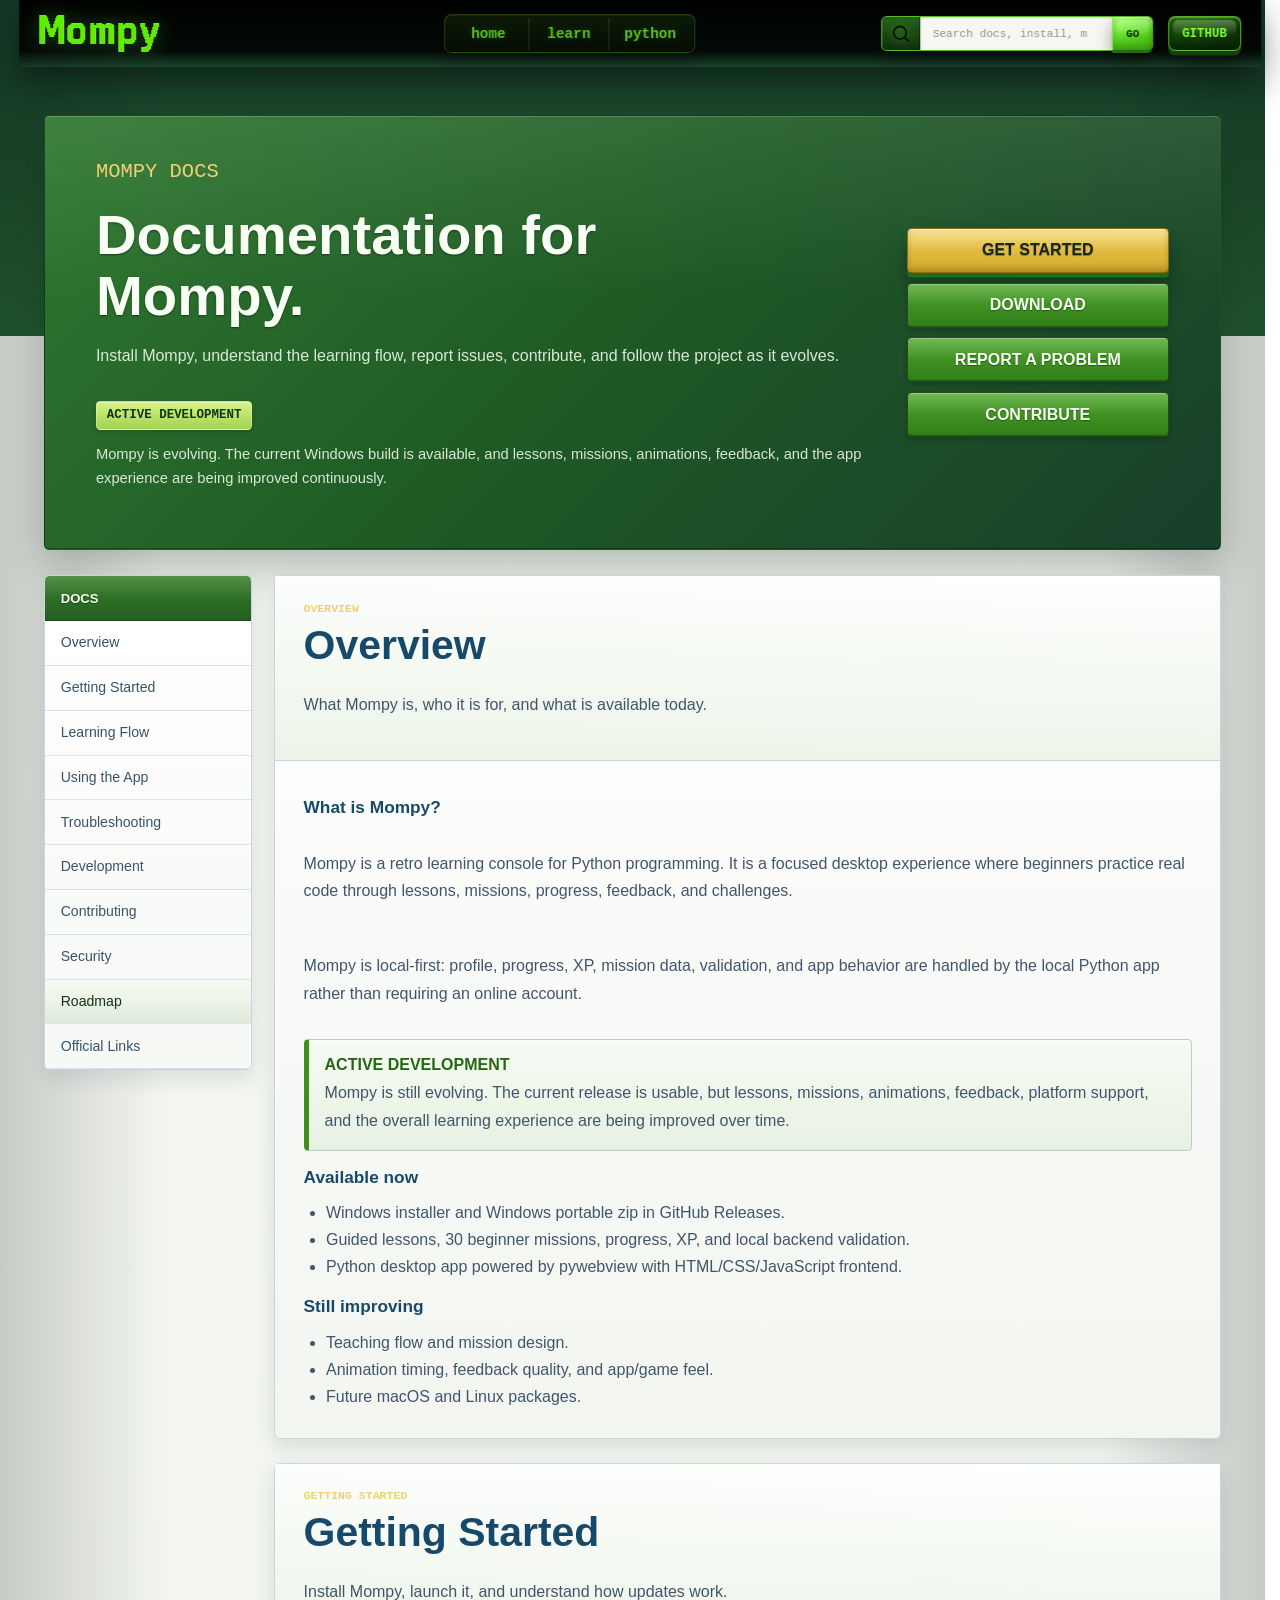
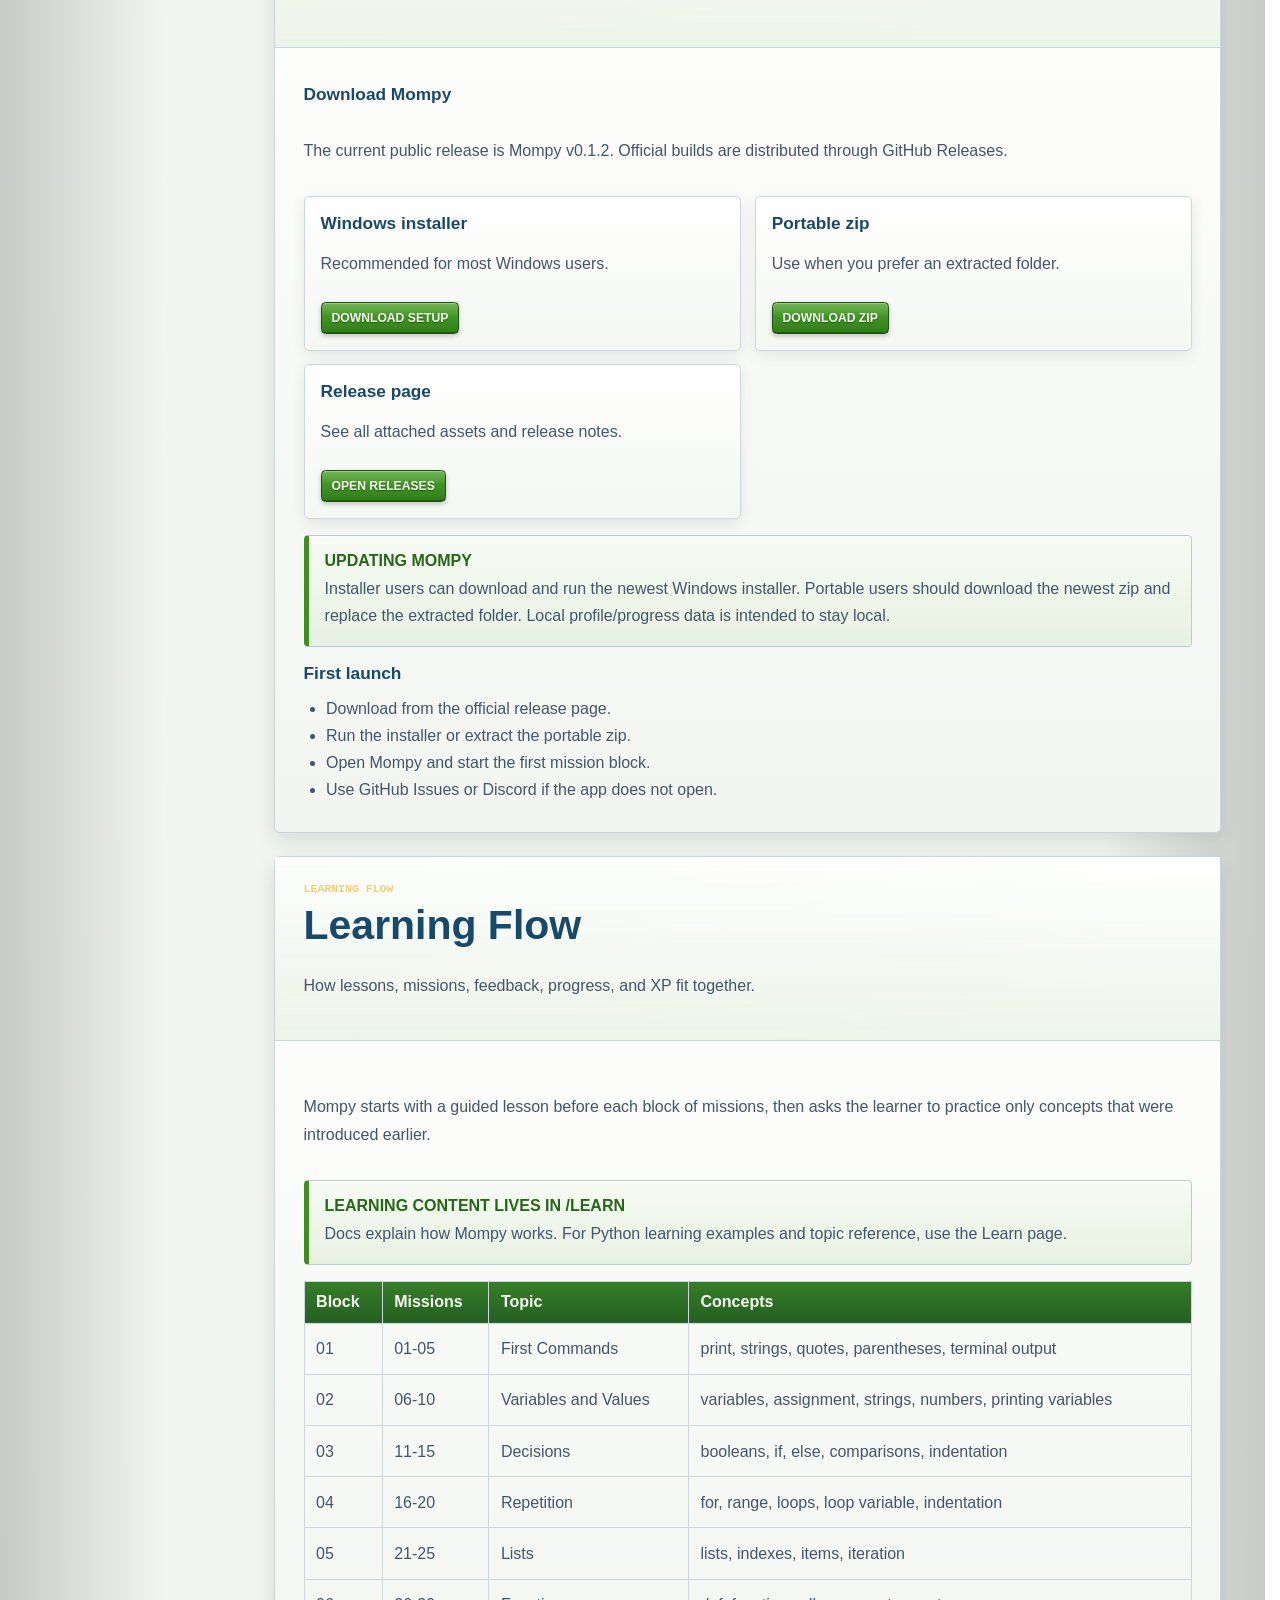
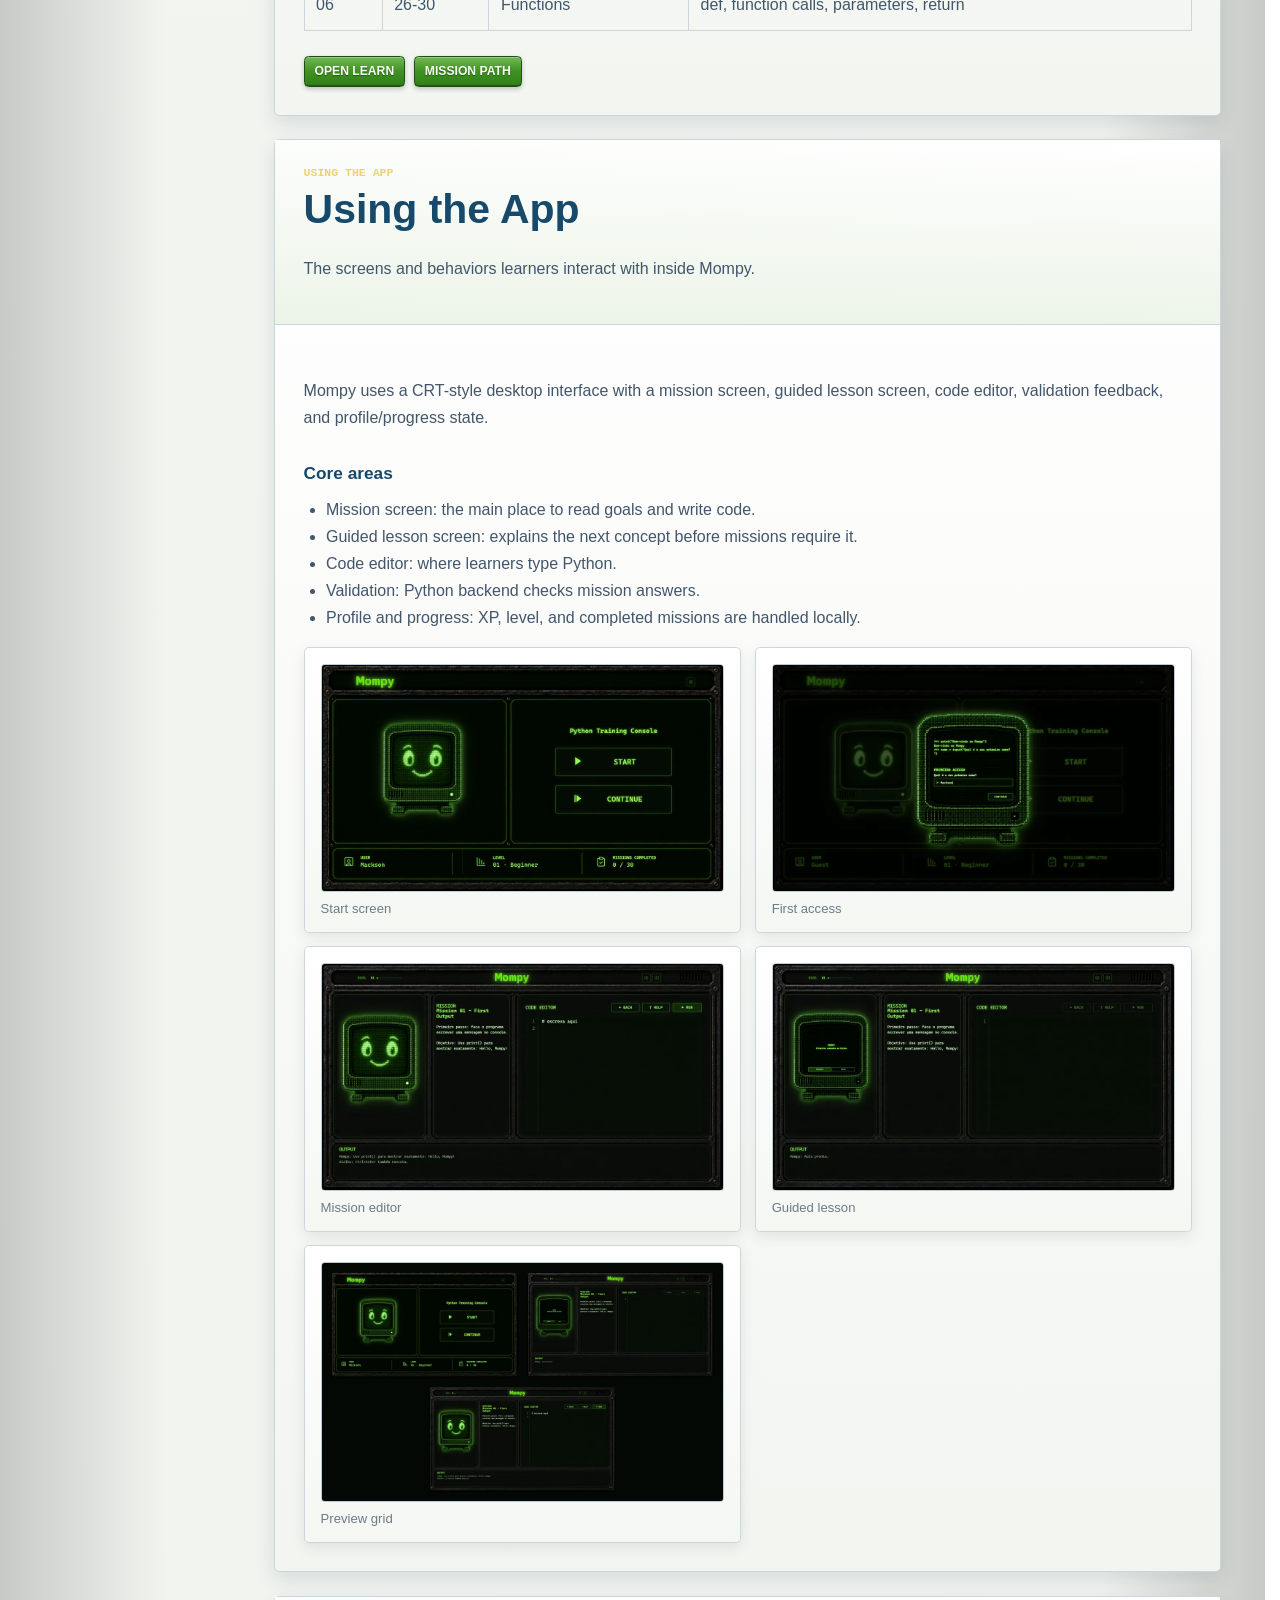
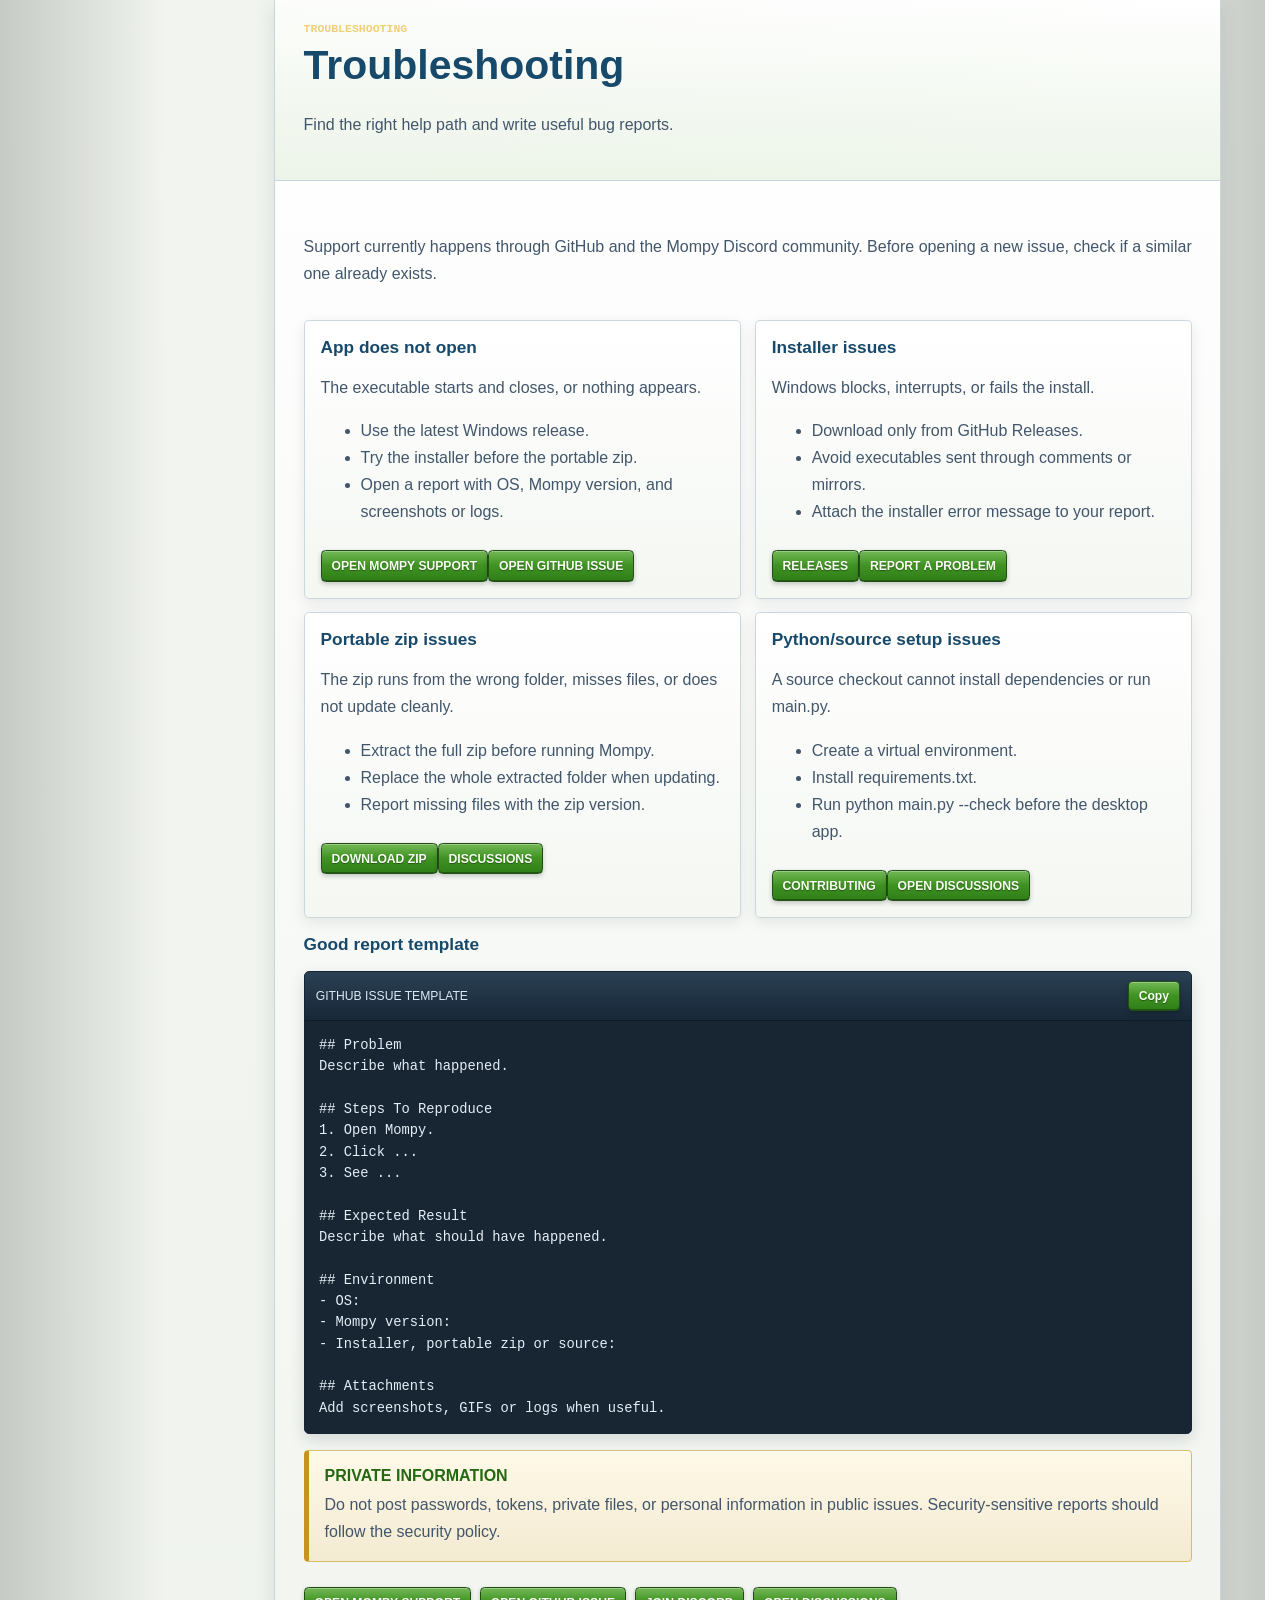
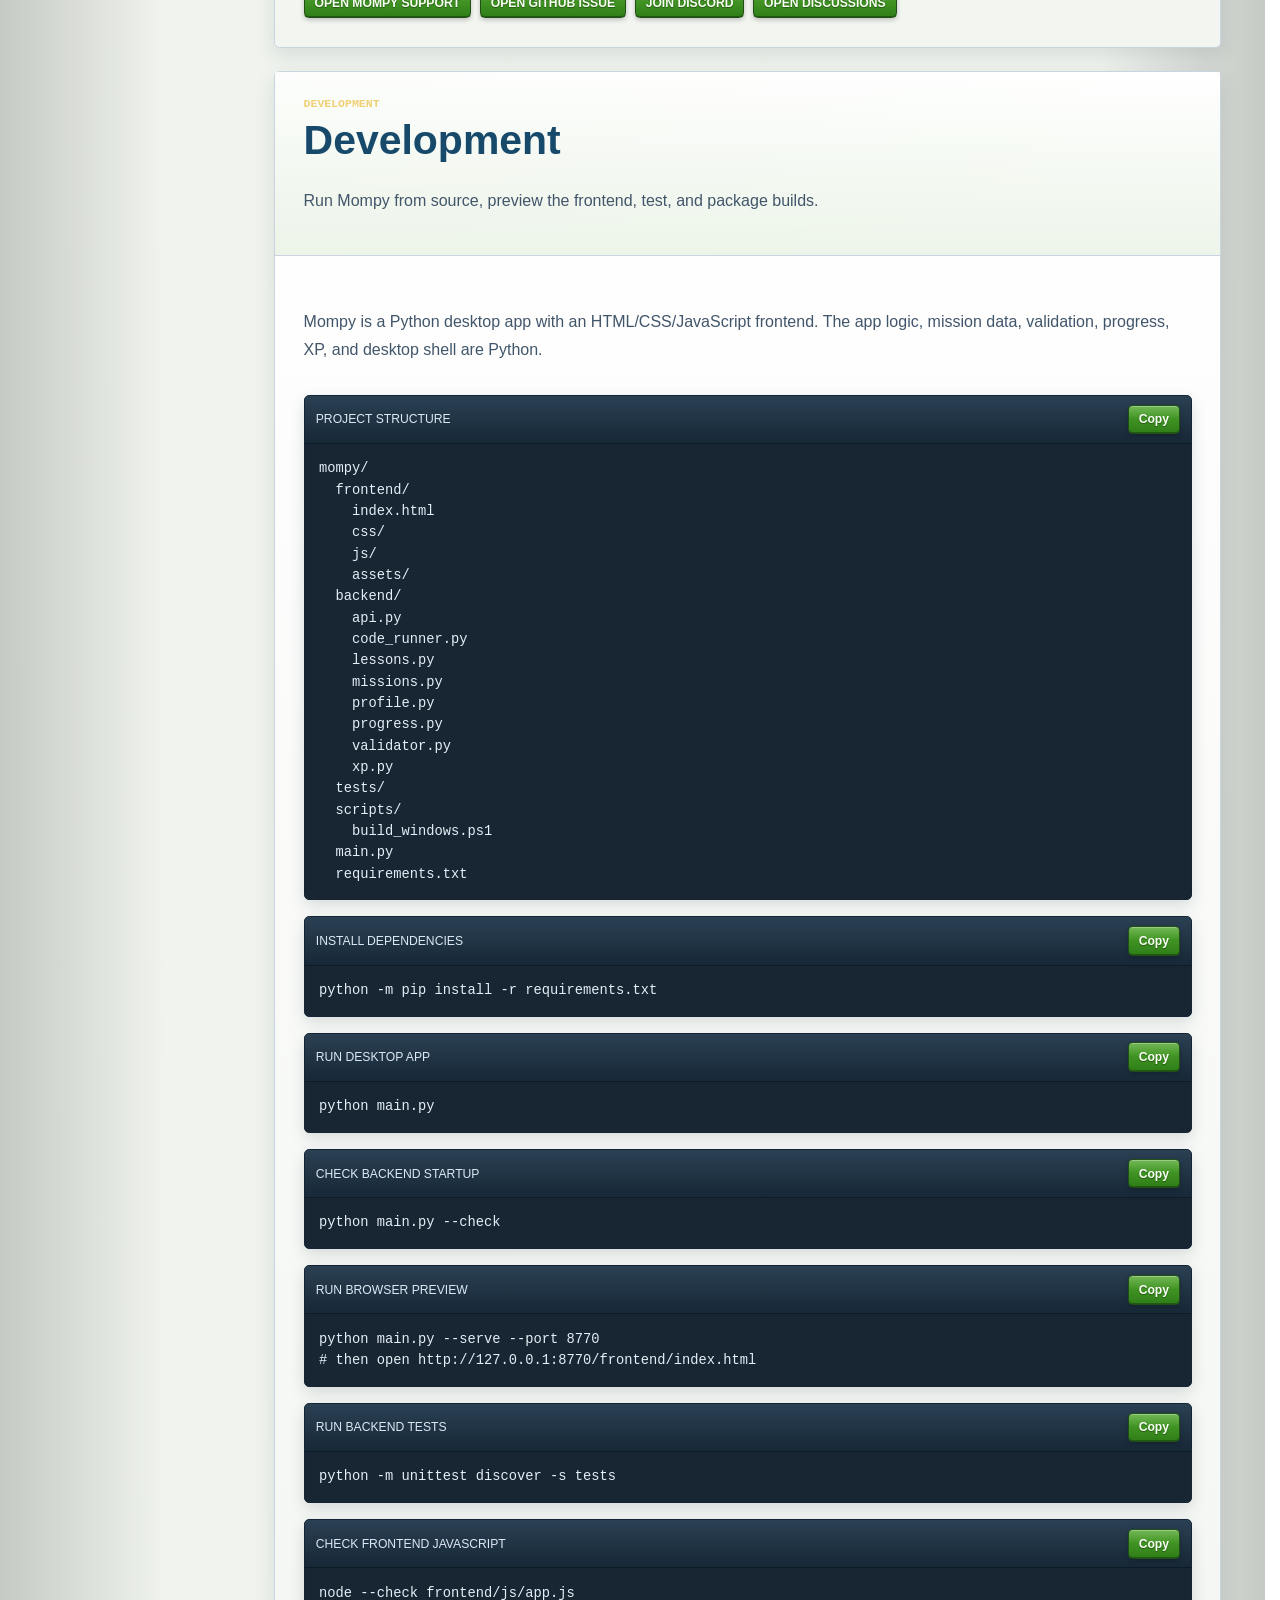
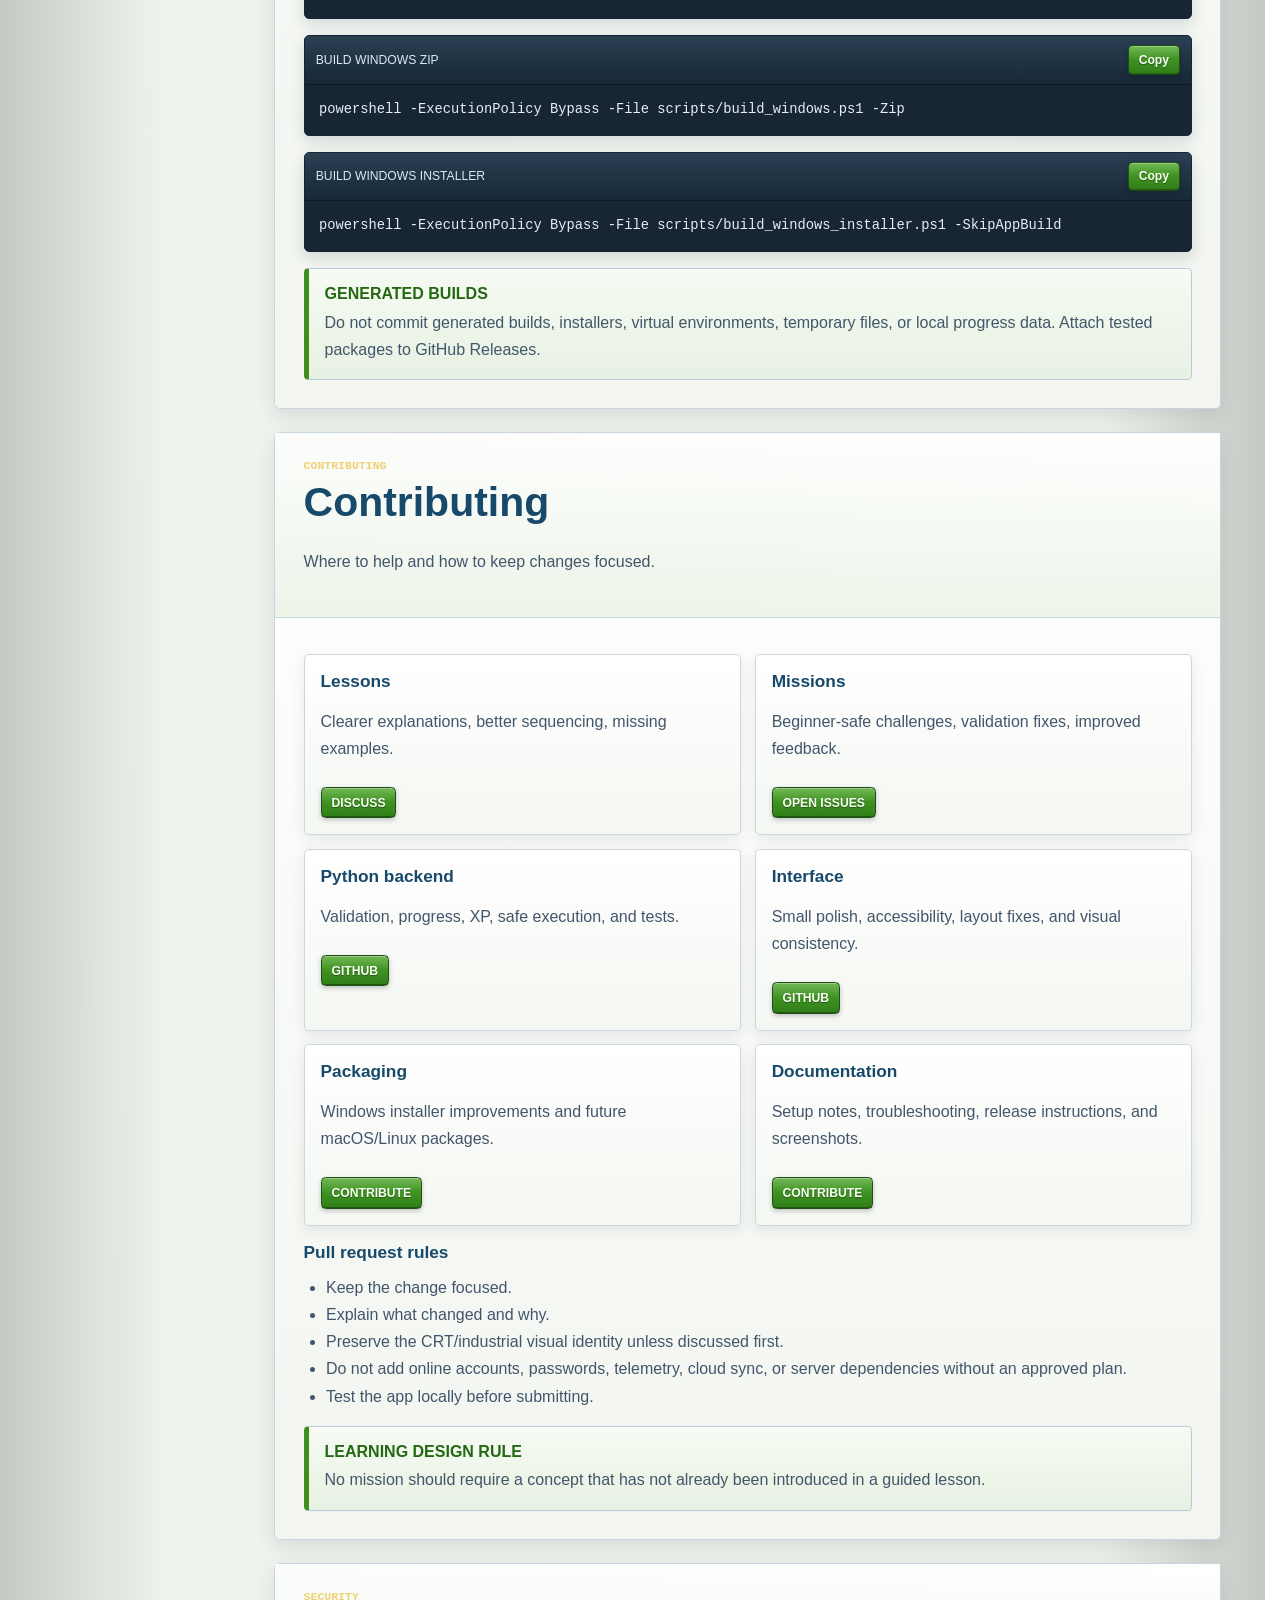
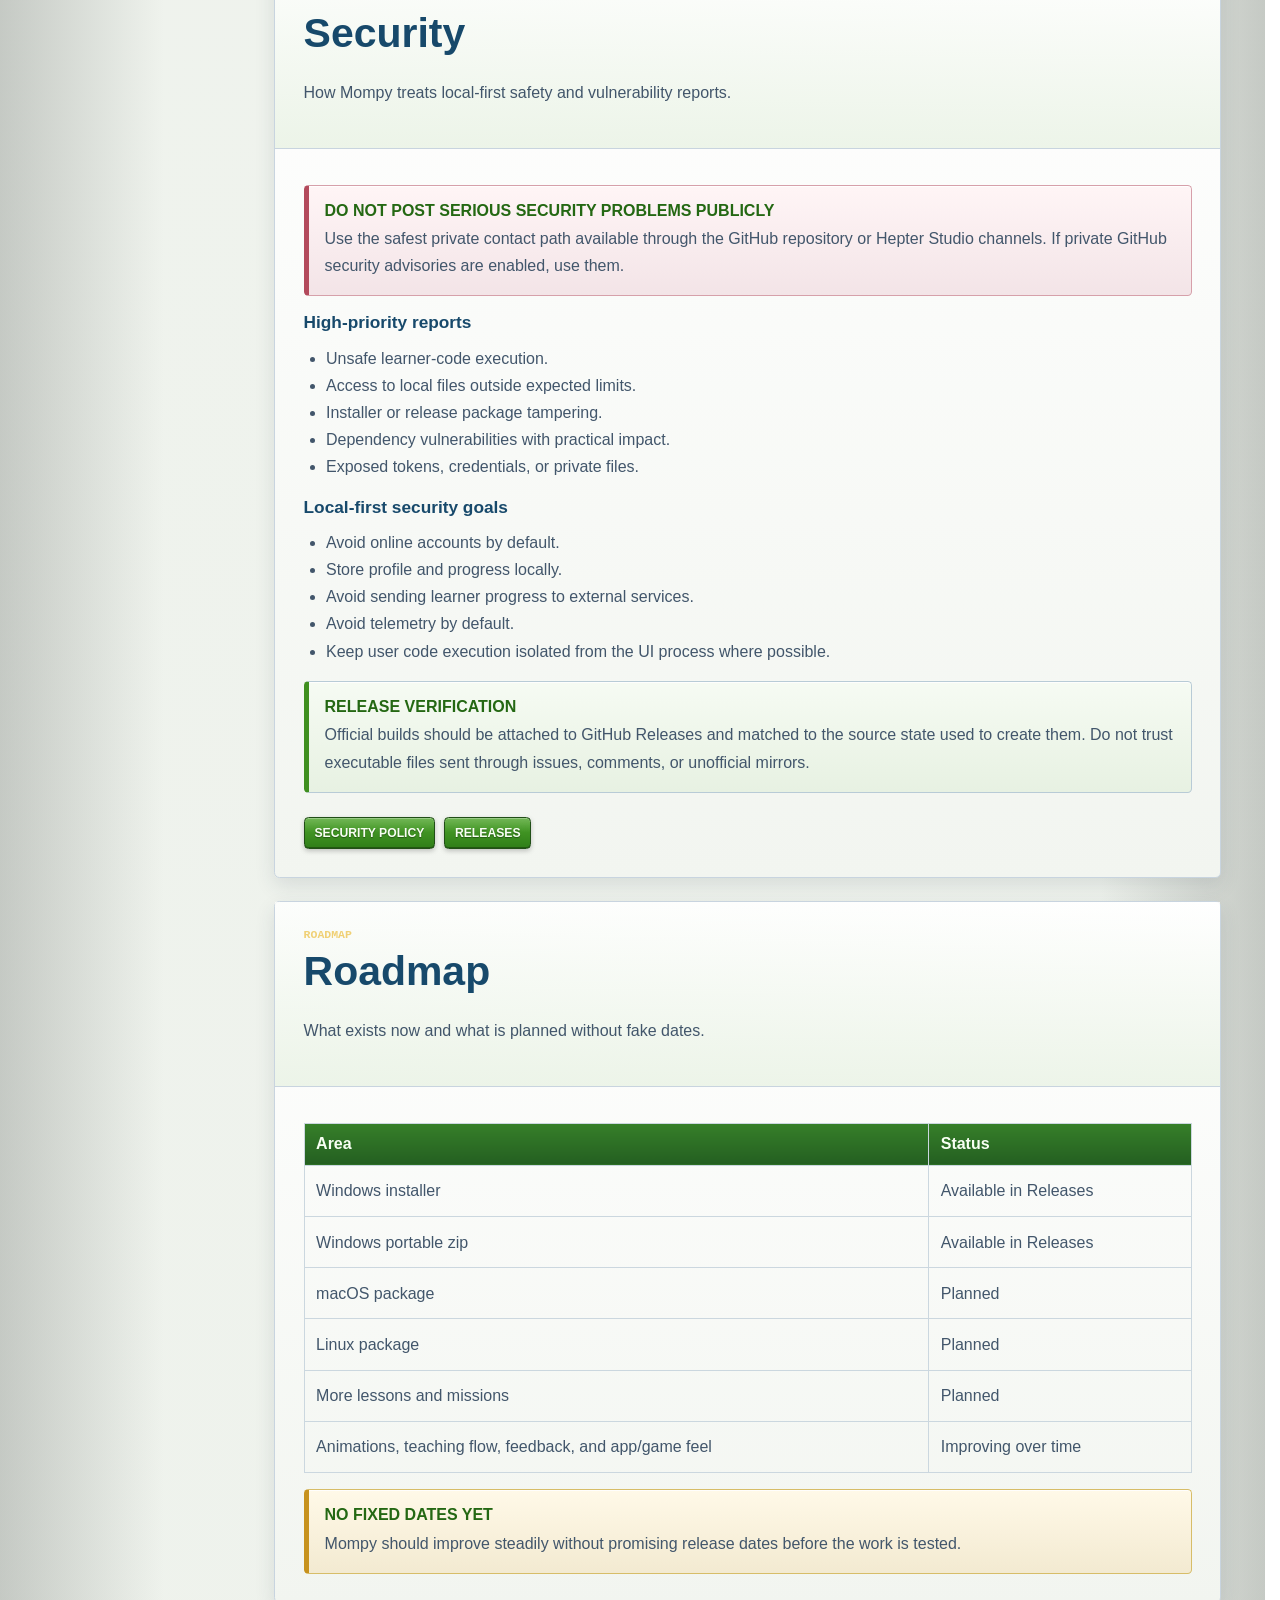
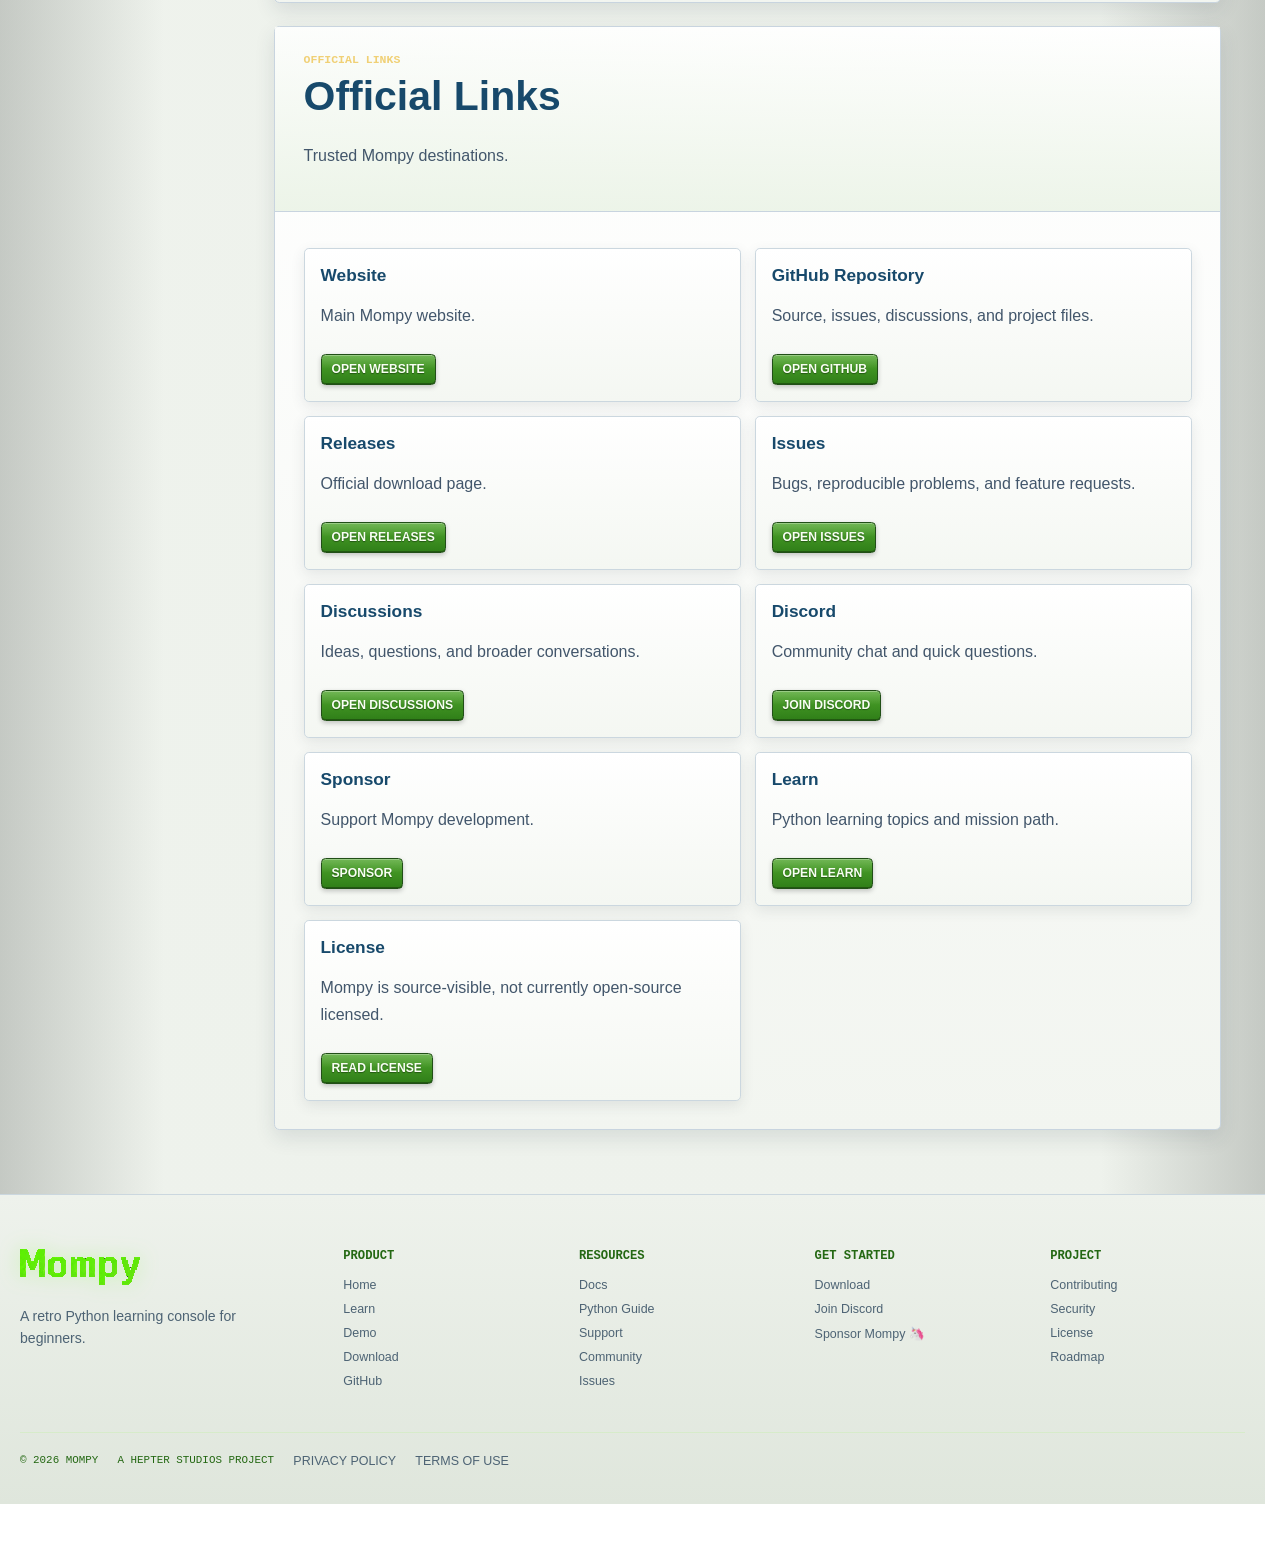
==== commit 873a710e: "Fix docs and community alignment" ====
--- a/docs.html
+++ b/docs.html
@@ -10,7 +10,7 @@
     <meta name="theme-color" content="#050905" />
     <title>Mompy Docs — Documentation for the Retro Python Learning Console</title>
     <link rel="icon" href="assets/brand/favicon.png" />
-    <link rel="stylesheet" href="styles.css?v=learn-page-1" />
+    <link rel="stylesheet" href="styles.css?v=alignment-1" />
     <link rel="stylesheet" href="docs.css?v=docs-classic-1" />
   </head>
   <body class="docs-page">
@@ -95,7 +95,7 @@
           <a href="index.html#home">Home</a>
           <a href="learn.html">Learn</a>
           <a href="index.html#demo">Demo</a>
-          <a href="https://github.com/hepter-studios/mompy/releases/download/v0.1.1/MompySetup-v0.1.1.exe" data-docs-link="download" download="MompySetup-v0.1.1.exe">Download</a>
+          <a href="https://github.com/hepter-studios/mompy/releases/download/v0.1.2/MompySetup-v0.1.2.exe" data-docs-link="download" download="MompySetup-v0.1.2.exe">Download</a>
           <a href="https://github.com/hepter-studios/mompy" data-docs-link="github">GitHub</a>
         </div>
         <div class="footer-column">
@@ -108,7 +108,7 @@
         </div>
         <div class="footer-column">
           <h3>Get Started</h3>
-          <a href="https://github.com/hepter-studios/mompy/releases/download/v0.1.1/MompySetup-v0.1.1.exe" data-docs-link="download" download="MompySetup-v0.1.1.exe">Download</a>
+          <a href="https://github.com/hepter-studios/mompy/releases/download/v0.1.2/MompySetup-v0.1.2.exe" data-docs-link="download" download="MompySetup-v0.1.2.exe">Download</a>
           <a href="https://discord.gg/fqxvyGFyfa" data-docs-link="discord">Join Discord</a>
           <a href="https://github.com/sponsors/macksonvictor" data-docs-link="sponsor">Sponsor Mompy 🦄</a>
         </div>
--- a/styles.css
+++ b/styles.css
@@ -19,6 +19,7 @@
 
 html {
   scroll-behavior: smooth;
+  scrollbar-gutter: stable;
 }
 
 body {
@@ -105,7 +106,7 @@
   left: 50%;
   top: 0;
   z-index: 50;
-  width: min(97vw, calc((100svh + clamp(0.25rem, 0.45vw, 0.7rem)) * 1.7779), 1910px);
+  width: min(97vw, calc((100dvh + clamp(0.25rem, 0.45vw, 0.7rem)) * 1.7779), 1910px);
   transform: translateX(-50%);
   display: grid;
   grid-template-columns: minmax(12.2rem, 0.72fr) auto minmax(18rem, 1fr);
@@ -496,7 +497,7 @@
 }
 
 .screen-section {
-  min-height: 100svh;
+  min-height: 100dvh;
   display: grid;
   place-items: center;
   padding: clamp(7.2rem, 8.8vw, 9.5rem) 1rem clamp(1.4rem, 3vw, 2.8rem);
@@ -509,8 +510,8 @@
   }
 
   .screen-section {
-    min-height: 100svh;
-    height: 100svh;
+    min-height: 100dvh;
+    height: 100dvh;
     scroll-margin-top: 0;
   }
 
@@ -532,9 +533,10 @@
 
 .screen-shell {
   position: relative;
-  width: min(96vw, calc((100svh - clamp(6.6rem, 10vw, 9rem)) * 1.7779), 1672px);
+  width: min(96vw, calc((100dvh - clamp(6.6rem, 10vw, 9rem)) * 1.7779), 1672px);
   aspect-ratio: 1672 / 941;
   filter: drop-shadow(0 30px 65px rgba(0, 0, 0, 0.72));
+  overflow: hidden;
 }
 
 .reveal-ready .screen-shell {
@@ -548,11 +550,11 @@
 }
 
 .screen-home .screen-shell {
-  width: min(97vw, calc((100svh + clamp(0.25rem, 0.45vw, 0.7rem)) * 1.7779), 1910px);
+  width: min(95vw, calc((100dvh + clamp(0.25rem, 0.45vw, 0.7rem)) * 1.7779), 1910px);
 }
 
 .screen-demo .screen-shell {
-  width: min(97vw, calc((100svh + clamp(0.25rem, 0.45vw, 0.7rem)) * 1.7779), 1910px);
+  width: min(95vw, calc((100dvh + clamp(0.25rem, 0.45vw, 0.7rem)) * 1.7779), 1910px);
 }
 
 .reveal-ready .screen-home .screen-shell,
@@ -1266,7 +1268,7 @@
 }
 
 .screen-support .screen-shell {
-  width: min(97vw, calc((100svh + clamp(0.25rem, 0.45vw, 0.7rem)) * 1.7779), 1910px);
+  width: min(95vw, calc((100dvh + clamp(0.25rem, 0.45vw, 0.7rem)) * 1.7779), 1910px);
 }
 
 .screen-community,
@@ -1277,7 +1279,7 @@
 
 .screen-community .screen-shell,
 .screen-docs .screen-shell {
-  width: min(97vw, calc((100svh + clamp(0.25rem, 0.45vw, 0.7rem)) * 1.7779), 1910px);
+  width: min(95vw, calc((100dvh + clamp(0.25rem, 0.45vw, 0.7rem)) * 1.7779), 1910px);
 }
 
 .screen-support .side-copy {
@@ -1468,6 +1470,25 @@
   color: var(--text);
   font-size: clamp(0.62rem, 0.8vw, 0.9rem);
   line-height: 1.45;
+}
+
+.support-message.is-thinking p::after {
+  content: "...";
+  display: inline-block;
+  width: 1.4em;
+  overflow: hidden;
+  vertical-align: bottom;
+  animation: support-thinking 1.05s steps(4, end) infinite;
+}
+
+@keyframes support-thinking {
+  0% {
+    width: 0;
+  }
+
+  100% {
+    width: 1.4em;
+  }
 }
 
 .support-action-bar {
@@ -1681,7 +1702,7 @@
 }
 
 .screen-docs .side-copy p:not(.section-tag) {
-  max-width: 22rem;
+  max-width: 18.7rem;
   font-size: clamp(0.66rem, 0.84vw, 0.94rem);
   line-height: 1.44;
 }
@@ -1819,7 +1840,9 @@
   align-self: end;
   justify-self: start;
   min-width: clamp(5.9rem, 7vw, 7.6rem);
+  min-height: clamp(1.02rem, 1.32vw, 1.42rem);
   display: inline-flex;
+  align-items: center;
   justify-content: center;
   padding: 0.32rem 0.48rem;
   color: var(--green);
@@ -1830,6 +1853,11 @@
   text-decoration: none;
   text-transform: uppercase;
   white-space: nowrap;
+  line-height: 1;
+}
+
+.community-board__item:nth-child(4) a {
+  transform: translateY(0.18rem);
 }
 
 .community-board__item a:hover,
@@ -3860,3 +3888,4 @@
     animation: none !important;
   }
 }
+
